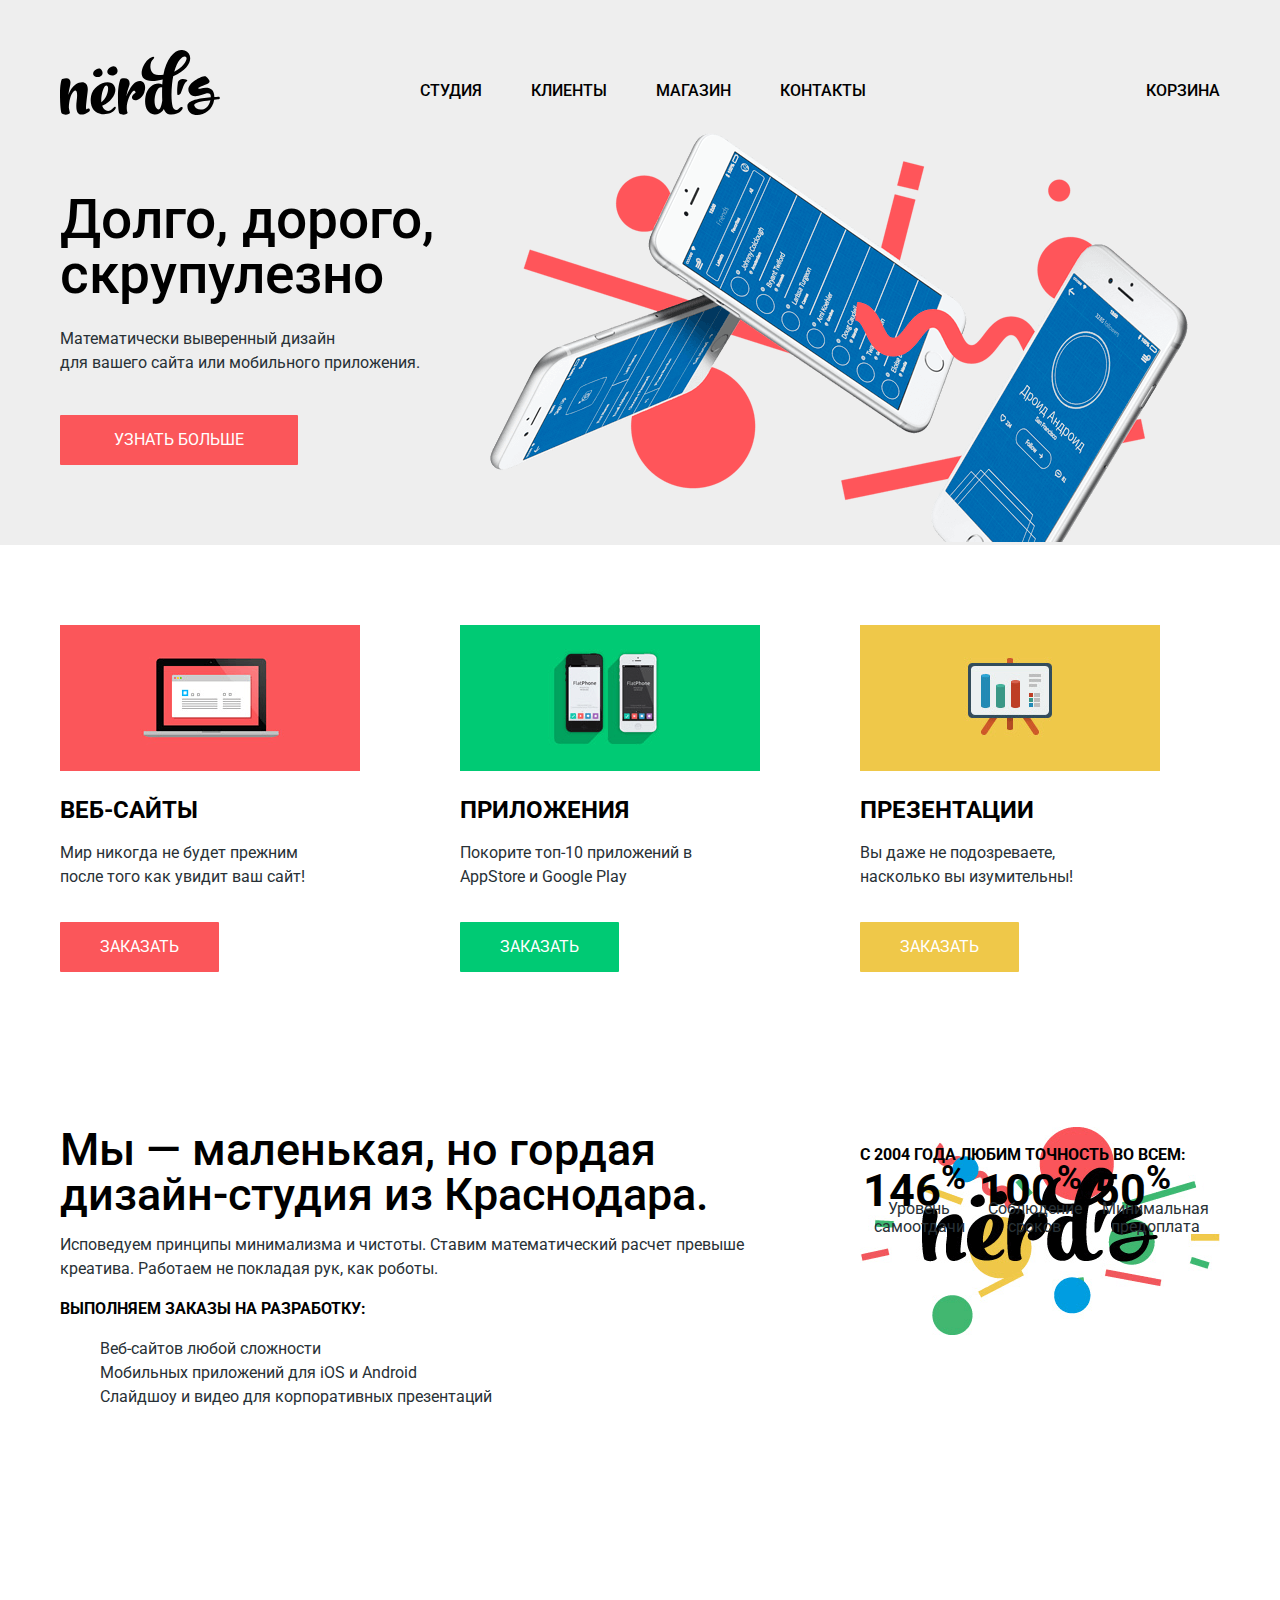
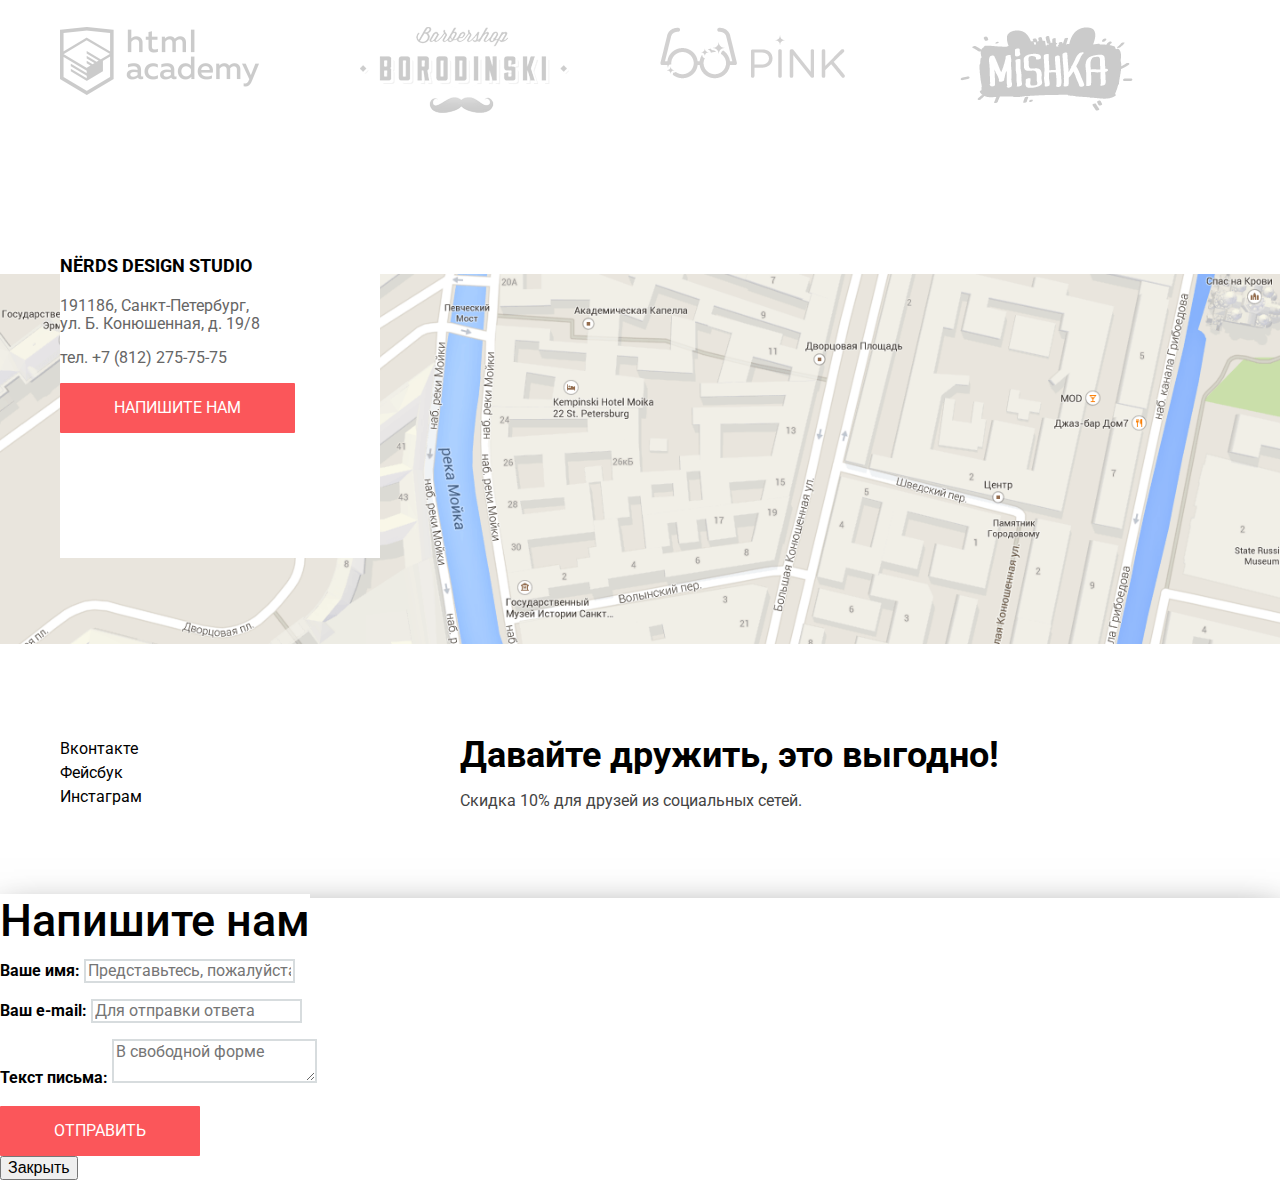
==== index.html @ 1c79da31 "Сделала сетку" ====
<!DOCTYPE html>
<html lang="ru">
  <head>
    <meta charset="utf-8">
    <title>Нёрдс</title>
    <link href="https://fonts.googleapis.com/css?family=Roboto:400,500,700&amp;subset=cyrillic" rel="stylesheet"> 
    <link href="css/normalize.css" rel="stylesheet">
    <link href="css/style.css" rel="stylesheet">
  </head>
  <body>
	<header class="main-header">
		<div class="container">
			<div class="main-header-top">
				<nav class="main-navigation">
					<a class="main-header-logo">
						<img src="img/nerds-logo.svg" alt="Нёрдс" width="160" height="65">
					</a>

					<ul class="site-navigation">
						<li><a href="#">Студия</a></li>
						<li><a href="#">Клиенты</a></li>
						<li><a href="catalog.html">Магазин</a></li>
						<li><a href="#">Контакты</a></li>

					</ul>

					<ul class="user-navigation">
						<li><a class="user-block" href="#">Корзина</a></li>
					</ul>
				</nav>
			</div>
			<div class="main-header-bottom">
				<section class="slider">
					<!--<input type="radio" id="btn-1" name="toggle" checked>
					<input type="radio" id="btn-2" name="toggle">
					<input type="radio" id="btn-3" name="toggle">-->
					<div class="slides">
						<ul>
							<li class="slide slide-1">
								<b class="slide-title">Долго, дорого,
								скрупулезно</b>
								<p>Математически выверенный дизайн<br> 
								для вашего сайта или мобильного приложения.</p>
								<a class="btn" href="#">Узнать больше</a>
							</li>
							<!--<li class="slide slide-2">
								<b class="slide-title">Любим математику
								как никто другой</b>
								<p>Никакого креатива, только математические формулы 
								для расчета идеальных пропорций.</p>
								<a class="btn" href="#">Узнать больше</a>
							</li>
							<!--<li class="slide slide-3">
								<b class="slide-title">Только ночь,
								только хардкор</b>
								<p>Работать днем, как все? Мы против этого.
								Ближе к полуночи работа только начинается.</p>
								<a class="btn" href="#">Узнать больше</a>
							</li>-->
						</ul>
					</div>
					<div class="slider-controls">
						<label for="btn-1"></label>
						<label for="btn-2"></label>
						<label for="btn-3"></label>
					</div>
				</section>
			</div>
		</div>
	</header>
	<main>
		<div class="container">
		<h1 class="main-title visually-hidden">Студия Nerd's</h1>
			<section class="services">
			<h2 class="services-title visually-hidden">Услуги</h2>
				<ul>
					<li class="services-item services-item-red">
						<h3>Веб-сайты</h3> 
						<p>Мир никогда не будет прежним 
						после того как увидит ваш сайт!</p>
						<a class="btn" href="#">Заказать</a>
					</li>
					<li class="services-item services-item-green">
						<h3>Приложения</h3>
						<p>Покорите топ-10 приложений в 
						AppStore и Google Play</p>
						<a class="btn" href="#">Заказать</a>
					</li>
					<li class="services-item services-item-yellow">
						<h3>Презентации</h3>
						<p>Вы даже не подозреваете, 
						насколько вы изумительны!</p>
						<a class="btn" href="#">Заказать</a>
					</li>
				</ul>
			</section>
			<section class="about-company">
			<h2 class="about-company-title visually-hidden">О компании</h2>
				<div class="about-company-left">
					<b class="lead">Мы — маленькая, но гордая
					дизайн-студия из Краснодара.</b>
					<p class="slogan">Исповедуем принципы минимализма и чистоты. Ставим математический расчет
					превыше креатива. Работаем не покладая рук, как роботы.</p>
					<p class="orders-title">Выполняем заказы на разработку:</p>
					<ul class="orders">
						<li class="orders-item">Веб-сайтов любой сложности</li>
						<li class="orders-item">Мобильных приложений для iOS и Android</li>
						<li class="orders-item">Слайдшоу и видео для корпоративных презентаций</li>
					</ul>
				</div>
				<div class="about-company-right">
					<p class="features-title">C 2004 года Любим точность во всем:</p>
					<table class="features">
						<tr>
							<td>146<sup>%</sup></td>
							<td>100<sup>%</sup></td>
							<td>50<sup>%</sup></td>
						</tr>
						<tr>
							<th>Уровень самоотдачи</th>
							<th>Соблюдение сроков</th>
							<th>Минимальная предоплата</th>
						</tr>
					</table>
				</div>
			</section>
			<section class="partners">
			<h2 class="partners-title visually-hidden">Партнеры</h2>
				<ul>
					<li class="partners-item">
						<a href="https://htmlacademy.ru/intensive/htmlcss">
							<img src="img/logo-1.png" alt="HtmlAcademy" width="199" height="68"> 
						</a>
					</li>
					<li class="partners-item">
						<a href="#">
							<img src="img/logo-2.png" alt="Барбершоп Бородинский" width="209" height="90">
						</a>
					</li>
					<li class="partners-item">
						<a href="#">
							<img src="img/logo-3.png" alt="Pink" width="185" height="52">
						</a>
					</li>
					<li class="partners-item">
						<a href="#">
							<img src="img/logo-4.png" alt="Mishka" width="173" height="84">
						</a>
					</li> 
				</ul>
			</section>
		</div>
	</main>
	<div class="map"> 
		<div class="container"> 
			<section class="contacts"> 
			<h2 class="contacts-title visually-hidden">Контакты</h2>
				<b class="contacts-card-title">NЁRDS DESIGN STUDIO</b> 
				<p>191186, Санкт-Петербург, <br>
				ул. Б. Конюшенная, д. 19/8 </p>
				<p>тел. +7 (812) 275-75-75</p> 
				<a href="feedback.html" class="btn">Напишите нам</a>
			</section>
		</div>
	</div>
	<footer class="main-footer">
			<section class="footer-social container">
				<div class="footer-social-left">
					<ul>
						<li><a class="social-button" href="#">Вконтакте</a></li> 
						<li><a class="social-button" href="#">Фейсбук</a></li> 
						<li><a class="social-button" href="#">Инстаграм</a></li> 
					</ul>
				</div>
				<div class="footer-social-right">
					<b class="appeal">Давайте дружить, это выгодно!</b>
					<p>Скидка 10% для друзей из социальных сетей.</p>
				</div>
			</section>
	</footer>
	<section class="modal-feedback">
	<h2 class="modal-feedback-title visually-hidden">Обратная связь</h2>
		<b class="feedback-form-title">Напишите нам</b> 
		<form class="feedback-form" action="#" method="post">
			<p><label>Ваше имя:
				<input type="text" name="name" value="" placeholder="Представьтесь, пожалуйста">
			</label></p>
			<p><label>Ваш e-mail:
				<input type="email" name="email" value="" placeholder="Для отправки ответа">
			</label></p>
			<p><label>Текст письма:
				<textarea name="message" rows="#" cols="#" placeholder="В свободной форме"></textarea>
			</label></p>
			<button class="btn" type="submit">Отправить</button>
		</form> 
		<button class="modal-close" type="button">Закрыть</button>
	</section>
  </body>
</html>
---- css/style.css ----
html, body {
	min-width: 1160px;
	min-height: 2476px;
	margin: 0;
	padding: 0;

	font-family: Roboto, Arial, sans-serif;
	font-weight: 400;
	font-size: 16px;
	line-height: 24px;
	color: #283136;

	background-color: #ffffff;
}

.container {
	width: 1160px;
	margin: 0 auto;
	padding: 0 10px;
}

.visually-hidden {
  position: absolute;
  width: 1px;
  height: 1px;
  margin: -1px;
  border: 0;
  padding: 0;
  clip: rect(0 0 0 0);
  overflow: hidden;
}

a {
	text-decoration: none;
}

.btn {
	display: inline-block;
	padding: 16px 54px;

	font: inherit;
	font-size: 16px;
	line-height: 18px;
	text-align: center;
    color: #ffffff;
    vertical-align: top;
    text-transform: uppercase;

    background-color: #fb565a;
    border: none;
	border-radius: 1px;
}

.btn:hover {
	background-color: #e74246;
}

.btn:active {
	color: rgba(255,255,255,0.3);

	background-color: #d7373b; 
}

.main-header {
	margin-bottom: 80px;

	background-color: #eeeeee;
}

.inner-page .main-header {
	margin-bottom: 57px;
}

.main-navigation {
	display: flex;
	align-items: flex-end;

	min-height: 115px; /*для сетки*/

	font-size: 16px;
	line-height: 30px;
	font-weight: 500;
	color: #000000;
	text-transform: uppercase;
}

.main-header-logo {
	width: 160px;
	height: 65px;
	margin-right: 200px;
}

.main-header-logo:hover {
	opacity: 0.8;
}

.main-header-logo:active {
	opacity: 0.3;
}

.site-navigation,
.user-navigation {
	list-style: none;
}

.site-navigation a,
.user-navigation a {
	color: #000000;
}

.site-navigation a:hover,
.user-navigation a:hover {
	color: #fb565a;
}

.site-navigation a:active,
.user-navigation a:active {
	color: #000000;
	opacity: 0.3;
}

.site-navigation {
	display: flex;
	align-items: center;

	width: 600px;
	min-height: 48px; /*для сетки*/ 
	margin: 0;
	margin-right: 40px;
	padding: 0;

	list-style: none;
}

.site-navigation a{
	margin-right: 49px;
}

.user-navigation {
	display: flex;
	justify-content: flex-end;
	align-items: center;

	width: 160px;
	min-height: 48px; /*для сетки*/
	margin: 0;
	padding: 0;

	list-style: none;
}

.main-header-bottom {
	min-height: 430px; /*для сетки*/
}

.slides ul {
	margin: 0;
	padding: 0;

	list-style: none;
}

.slide {
	padding-top: 77px;
	padding-bottom: 77px;

	background-repeat: no-repeat;
}

.slide-1 {
	background-image: url("../img/slide1.png");
	background-position: 430px 18px;	
}

.slide-2 {
	background-image: url("../img/slide2.png");
	background-position: 500px top;	
}

.slide-3 {
	background-image: url("../img/slide3.png");
	background-position: 400px 19px;
} 

.slide-title {
	display: block;
	max-width: 560px;
	margin-bottom: 25px;

	font-size: 55px;
	line-height: 55px;
	font-weight: 500;
	color: #000000;
}

.slide-3 .slide-title {
	max-width: 500px;
}

.slide p {
	max-width: 500px;
	margin-bottom: 40px;
}

.inner-page .main-header-bottom {
	min-height: 240px; /*для сетки*/
}

.inner-page .main-title {
	margin: 0;
	padding: 0;
	padding-top: 76px;
	padding-bottom: 103px;

	font-size: 55px;
	line-height: 55px;
	font-weight: 500;
	color: #000000;

	text-align: center;
}

.services ul {
	display: flex;
	justify-content: space-between;

	width: 1100px; 
	margin: 0;
	margin-bottom: 155px;
	padding: 0;

	list-style: none;
}

.services-item {
	width: 300px;
	min-height: 347px; /*для сетки*/

	background-repeat: no-repeat;
	background-position: left top;
}

.services-item-red {
	background-image: url("../img/illustration-1.png");
}

.services-item-green {
	background-image: url("../img/illustration-2.png");
}

.services-item-yellow {
	background-image: url("../img/illustration-3.png");
} 

.services-item h3 {
	margin: 0;
	padding: 0;
	padding-top: 170px;

	font-size: 24px;
	line-height: 30px;
	font-weight: 700;
	text-transform: uppercase;
	color: #000000;
}

.services-item p {
	max-width: 260px;
	margin-bottom: 33px;
}

.services-item .btn {
	padding: 16px 40px;
}

.services-item-green .btn {
	background-color: #00ca74;
}

.services-item-yellow .btn {
	background-color: #efc849;
}

.services-item-green .btn:hover {
	background-color: #00bc6c;
}

.services-item-yellow .btn:hover {
	background-color: #eab534;
}

.services-item-green .btn:active {
	color: rgba(255,255,255,0.3);
	background-color: #00aa62; 
}

.services-item-yellow .btn:active {
	color: rgba(255,255,255,0.3);

	background-color: #e5a722; 
}

.about-company {
	display: flex;

	margin-bottom: 123px;
}

.about-company-left {
	width: 760px;
	min-height: 377px; /*для сетки*/
	margin-right: 40px;
}

.about-company .lead {
	font-weight: 500;
	font-size: 45px;
	line-height: 45px;
	color: #000000;
}

.orders-title,
.features-title {
	font-weight: 700;
	font-size: 16px;
	line-height: 24px;
	color: #000000;
	text-transform: uppercase;
}

.orders {
	list-style: none
}

.about-company-right {
	width: 360px;
	min-height: 377px; /*для сетки*/
}

.about-company th {
	font-weight: 400;
	font-size: 16px;
	line-height: 18px;
	color: #283136;
}

.about-company td {
	font-weight: 700;
	font-size: 45px;
	line-height: 10.06px;
	color: #000000;
}

.about-company-right {
	background-image: url("../img/nerds-illustration.png");
	background-repeat: no-repeat;
} 

.partners ul {
	display: flex;
	justify-content: space-between;

	margin: 0;
	margin-bottom: 127px;
	padding: 0;

	list-style: none;
}

.partners-item {
	width: 260px;
	min-height: 90px; /*для сетки*/
}

.partners-item a {
	opacity: 0.2;
} 

.partners-item a:hover {
	opacity: 1;
}

.partners-item a:active {
	opacity: 0.1;
}

.catalog-content {
	display: flex;
}

.catalog-content-left {
	flex-basis: 300px;
	margin-right: 100px;
	min-height: 780px; /*для сетки*/
}

.catalog-filters fieldset {
	border: none;
}

.price-filter legend {
	font-weight: 700;
	font-size: 18px;
	line-height: 30px;
	color: #000000;
	text-transform: uppercase;
	letter-spacing: 0.01em;
}

.grid-filter legend,
.features-filter legend {
	font-weight: 700;
	font-size: 18px;
	line-height: 30px;
	color: #000000;
	text-transform: uppercase;
}

.grid-filter label,
.features-filter label {
	font-weight: 400;
	font-size: 16px;
	line-height: 20px;
	color: #283136;
}

.catalog-filters .btn {
	color: #000000;

	background-color: #eeeeee;
	padding: 16px 88px;
}

.catalog-filters .btn:hover {
	background-color: #dfdfdf;
}

.catalog-filters .btn:active {
	color: rgba(0,0,0,0.3);

	background-color: #d5d5d5;
	box-shadow: inset 0 3px 0 0 rgba(0,1,1,0.1);
}

.catalog-content-right {
	flex-basis: 760px;
}

.catalog-sorting {
	display: flex;
	min-height: 21px; /*для сетки*/
	margin-bottom: 92px;
}

.sorting-title {
	width: 160px;

	font-weight: 700;
	font-size: 18px;
	line-height: 18px;
	color: #000000;
	text-transform: uppercase;
}

.sorting-type {
	display: flex;
	justify-content: space-between;
	width: 272px;
	margin: 0;
	padding: 0;

	list-style: none;
}

.sorting-type a {
	font-weight: 400;
	font-size: 14px;
	line-height: 18px;
	color: rgba(0,0,0,0.3);
	text-transform: uppercase;
}

.sorting-type a:hover {
	font-weight: 400;
	font-size: 14px;
	line-height: 18px;
	color: rgba(0,0,0,0.6);
	text-transform: uppercase;
}

.sorting-type a.active,
.sorting-type a:active {
	font-weight: 400;
	font-size: 14px;
	line-height: 18px;
	color: rgba(0,0,0,1);
	text-transform: uppercase;
}

.pointers {
	display: flex;
	width: 40px;
	margin: 0;
	padding: 0;

	list-style: none;
}

.projects ul {
	display: flex;
	flex-wrap: wrap;
	margin: 0;
	margin-bottom: 53px;
	padding: 0; 

	list-style: none;
}

.projects-item {
	flex-basis: 360px;
	margin-bottom: 67px;
	margin-right: 39px;
}

.projects-item:nth-child(2n) {
	margin-right: 0;
}

.projects-item:nth-last-child(1),
.projects-item:nth-last-child(2) {
	margin-bottom: 0;
}

.cart-block {
	position: relative;
}

.cart-block::before {
	content: "";
	position: absolute;

	width: 360px;
	height: 40px;

	background-image: url("../img/browser.svg");
	opacity: 0.12;
	top: -40px;
}

.cart-block:hover::before {
	opacity: 1;
}

.hover-block {
	display: none;
	position: absolute;
	bottom: 7px;
	width: 360px;
	min-height: 230px;

	text-align: center;
	background-color: #eeeeee;
}

.cart-block:hover .hover-block{
	display: block;
}

.project-title {
	font-weight: 700;
	font-size: 18px;
	line-height: 30px;
	color: #000000;
	text-transform: uppercase;
}

.hover-block h3 {
	margin: 0;
	margin-top: 32px;
	margin-bottom: 21px;
	padding: 0;
}

.hover-block p {
	max-width: 240px;
	margin: 0 auto;
	margin-bottom: 30px;
}

.project-title:hover {
	color: #fb565a;
}

.project-title:active {
	color: rgba(0,0,0,0.3); 
}

.hover-block p {
	font-weight: 400;
	font-size: 16px;
	line-height: 18px;
	color: #666666;
}

.hover-block .btn {
	padding: 16px 60px;
}

.hover-block .btn:active {
	color: #ffffff;
}

.page-numbers ul {
	display: flex;
	min-height: 50px; /*для сетки*/
	margin: 0;
	margin-bottom: 60px;
	padding: 0;

	list-style: none;
}

.page-number-item{
	font-weight: 500;
	font-size: 16px;
	line-height: 18px;
	color: #000000;
	text-align: center;

	background-color: #eeeeee;
}

.page-number-item:hover {
	background-color: #dfdfdf;
}

.page-number-item:active {
	color: rgba(0,0,0,0.3);

	background-color: #d5d5d5;
	box-shadow: inset 0 3px 0 0 rgba(0,1,1,0.1)
}

.active-page {
	background-color: #ffffff;
	outline: 3px solid #dbdbdb;
}

.map {
	min-height: 416px; 
	background-image: url("../img/map.png");
	background-repeat: no-repeat;
	background-position: center center;
	background-size: 100%;
}

.contacts {
	width: 320px;
	min-height: 307px; /*для сетки*/
	background-color: #ffffff;
}

.contacts-card-title {
	font-weight: 700;
	font-size: 18px;
	line-height: 30px;
	color: #000000;
	text-transform: uppercase;
}

.contacts p {
	font-weight: 400;
	font-size: 16px;
	line-height: 18px;
	color: #666666;
}

.main-footer {
	min-height: 217px; /*для сетки*/
}

.footer-social {
	display: flex;

	padding: 70px 0;
}

.footer-social-left {
	width: 360px;
	min-height: 80px; /*для сетки*/
	margin-right: 40px;
}

.footer-social-left ul {
	margin: 0;
	padding: 0;

	list-style: none;
}

.footer-social-left a {
	color: #000000; 
}

.appeal {
	font-weight: 700;
	font-size: 36px;
	line-height: 36px;
	color: #000000;
} 

.footer-social-right {
	width: 660px;
	min-height: 80px; /*для сетки*/
}

.footer-social-right p {
	font-weight: 400;
	font-size: 16px;
	line-height: 22px;
	color: #444444;
}

.modal-feedback {
	background-color: #ffffff;
	box-shadow: 0 20px 40px rgba(0,1,1,0.75);
}

.feedback-form-title {
	font-weight: 500;
	font-size: 45px;
	line-height: 45px;
	color: #000000;

	background-color: #ffffff; 
}

.feedback-form label {
	font-weight: 700;
	font-size: 16px;
	line-height: 18px;
	color: #000000;
}

.feedback-form input,
.feedback-form textarea {
	font: inherit;

	font-weight: 400;
	font-size: 16px;
	line-height: 18px;
	color: rgba(68,68,68,0.5);

	border: 2px solid #d7dcde;
}

.feedback-form input:hover,
.feedback-form textarea:hover {
	border: 2px solid #b4b9bb;
}

.feedback-form input:focus,
.feedback-form textarea:focus {
	color: rgb(68,68,68);

	border: 2px solid #000000;
}

.feedback-form input:invalid,
.feedback-form textarea:invalid {
	color: #e74246;

	border: 2px solid #e74246;
}
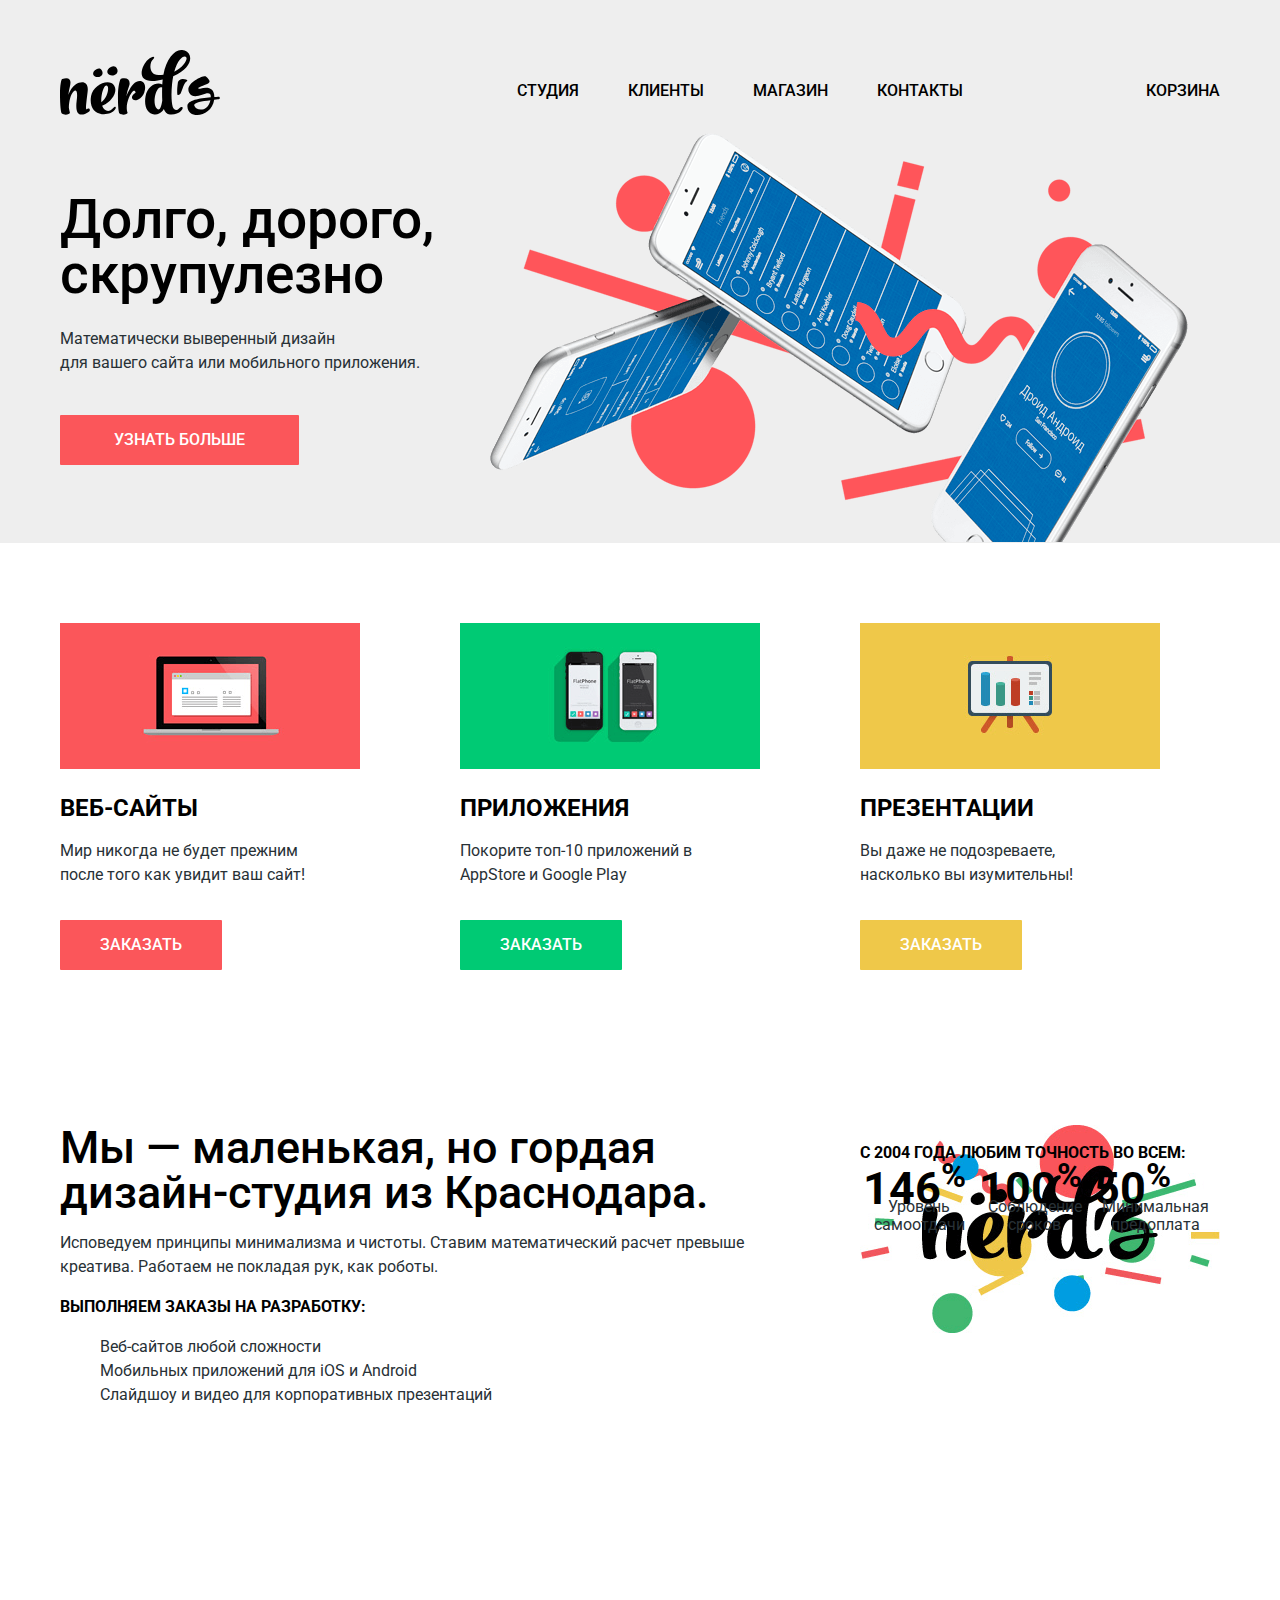
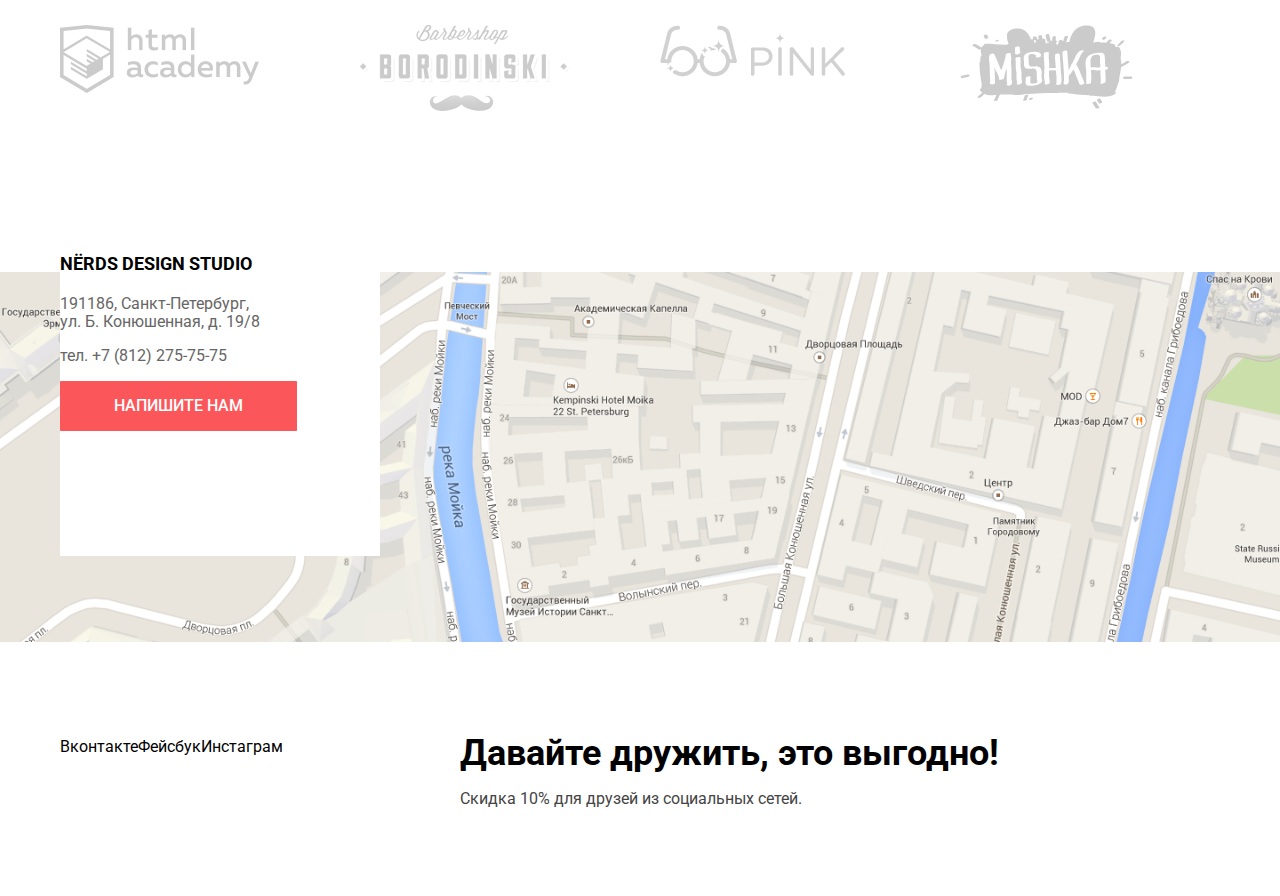
==== commit 495725ea: "Исправила сетку" ====
--- a/index.html
+++ b/index.html
@@ -10,7 +10,6 @@
   <body>
 	<header class="main-header">
 		<div class="container">
-			<div class="main-header-top">
 				<nav class="main-navigation">
 					<a class="main-header-logo">
 						<img src="img/nerds-logo.svg" alt="Нёрдс" width="160" height="65">
@@ -28,8 +27,6 @@
 						<li><a class="user-block" href="#">Корзина</a></li>
 					</ul>
 				</nav>
-			</div>
-			<div class="main-header-bottom">
 				<section class="slider">
 					<!--<input type="radio" id="btn-1" name="toggle" checked>
 					<input type="radio" id="btn-2" name="toggle">
@@ -65,7 +62,6 @@
 						<label for="btn-3"></label>
 					</div>
 				</section>
-			</div>
 		</div>
 	</header>
 	<main>
--- a/css/style.css
+++ b/css/style.css
@@ -16,7 +16,7 @@
 .container {
 	width: 1160px;
 	margin: 0 auto;
-	padding: 0 10px;
+	padding: 0 20px;
 }
 
 .visually-hidden {
@@ -39,6 +39,7 @@
 	padding: 16px 54px;
 
 	font: inherit;
+	font-weight: 500;
 	font-size: 16px;
 	line-height: 18px;
 	text-align: center;
@@ -65,6 +66,7 @@
 	margin-bottom: 80px;
 
 	background-color: #eeeeee;
+	border-bottom: 1px solid transparent;
 }
 
 .inner-page .main-header {
@@ -74,7 +76,7 @@
 .main-navigation {
 	display: flex;
 	align-items: flex-end;
-
+	justify-content: space-between;
 	min-height: 115px; /*для сетки*/
 
 	font-size: 16px;
@@ -123,10 +125,8 @@
 	display: flex;
 	align-items: center;
 
-	width: 600px;
 	min-height: 48px; /*для сетки*/ 
 	margin: 0;
-	margin-right: 40px;
 	padding: 0;
 
 	list-style: none;
@@ -136,21 +136,21 @@
 	margin-right: 49px;
 }
 
+.site-navigation li:last-child a {
+	margin-right: 0;
+}
+
 .user-navigation {
 	display: flex;
 	justify-content: flex-end;
+	flex-basis: 160px;
 	align-items: center;
 
-	width: 160px;
 	min-height: 48px; /*для сетки*/
 	margin: 0;
 	padding: 0;
 
 	list-style: none;
-}
-
-.main-header-bottom {
-	min-height: 430px; /*для сетки*/
 }
 
 .slides ul {
@@ -202,15 +202,11 @@
 	margin-bottom: 40px;
 }
 
-.inner-page .main-header-bottom {
-	min-height: 240px; /*для сетки*/
-}
-
 .inner-page .main-title {
 	margin: 0;
 	padding: 0;
-	padding-top: 76px;
-	padding-bottom: 103px;
+	margin-top: 76px;
+	margin-bottom: 107px;
 
 	font-size: 55px;
 	line-height: 55px;
@@ -254,8 +250,8 @@
 
 .services-item h3 {
 	margin: 0;
-	padding: 0;
-	padding-top: 170px;
+	margin-top: 170px;
+	padding: 0;
 
 	font-size: 24px;
 	line-height: 30px;
@@ -359,7 +355,6 @@
 .partners ul {
 	display: flex;
 	justify-content: space-between;
-
 	margin: 0;
 	margin-bottom: 127px;
 	padding: 0;
@@ -396,6 +391,8 @@
 
 .catalog-filters fieldset {
 	border: none;
+	margin: 0;
+	padding: 0;
 }
 
 .price-filter legend {
@@ -454,6 +451,7 @@
 
 .sorting-title {
 	width: 160px;
+	margin-right: 240px;
 
 	font-weight: 700;
 	font-size: 18px;
@@ -499,18 +497,21 @@
 
 .pointers {
 	display: flex;
+	justify-content: space-between;
 	width: 40px;
 	margin: 0;
-	padding: 0;
-
-	list-style: none;
-}
-
-.projects ul {
+	margin-left: auto;
+	padding: 0;
+
+	list-style: none;
+}
+
+.projects .projects-list {
 	display: flex;
 	flex-wrap: wrap;
-	margin: 0;
-	margin-bottom: 53px;
+	justify-content: space-between;
+	margin: 0;
+	margin-bottom: 60px;
 	padding: 0; 
 
 	list-style: none;
@@ -518,13 +519,9 @@
 
 .projects-item {
 	flex-basis: 360px;
-	margin-bottom: 67px;
-	margin-right: 39px;
-}
-
-.projects-item:nth-child(2n) {
-	margin-right: 0;
-}
+	margin-bottom: 73px;
+}
+
 
 .projects-item:nth-last-child(1),
 .projects-item:nth-last-child(2) {
@@ -535,6 +532,10 @@
 	position: relative;
 }
 
+.cart-block img {
+	display: block;
+}
+
 .cart-block::before {
 	content: "";
 	position: absolute;
@@ -554,7 +555,7 @@
 .hover-block {
 	display: none;
 	position: absolute;
-	bottom: 7px;
+	bottom: 0;
 	width: 360px;
 	min-height: 230px;
 
@@ -610,7 +611,7 @@
 	color: #ffffff;
 }
 
-.page-numbers ul {
+.page-numbers .page-numbers-list {
 	display: flex;
 	min-height: 50px; /*для сетки*/
 	margin: 0;
@@ -648,10 +649,11 @@
 
 .map {
 	min-height: 416px; 
+
 	background-image: url("../img/map.png");
 	background-repeat: no-repeat;
 	background-position: center center;
-	background-size: 100%;
+	background-size: contain;
 }
 
 .contacts {
@@ -681,7 +683,6 @@
 
 .footer-social {
 	display: flex;
-
 	padding: 70px 0;
 }
 
@@ -694,6 +695,7 @@
 .footer-social-left ul {
 	margin: 0;
 	padding: 0;
+	display: flex;
 
 	list-style: none;
 }
@@ -722,6 +724,7 @@
 }
 
 .modal-feedback {
+	display: none;
 	background-color: #ffffff;
 	box-shadow: 0 20px 40px rgba(0,1,1,0.75);
 }
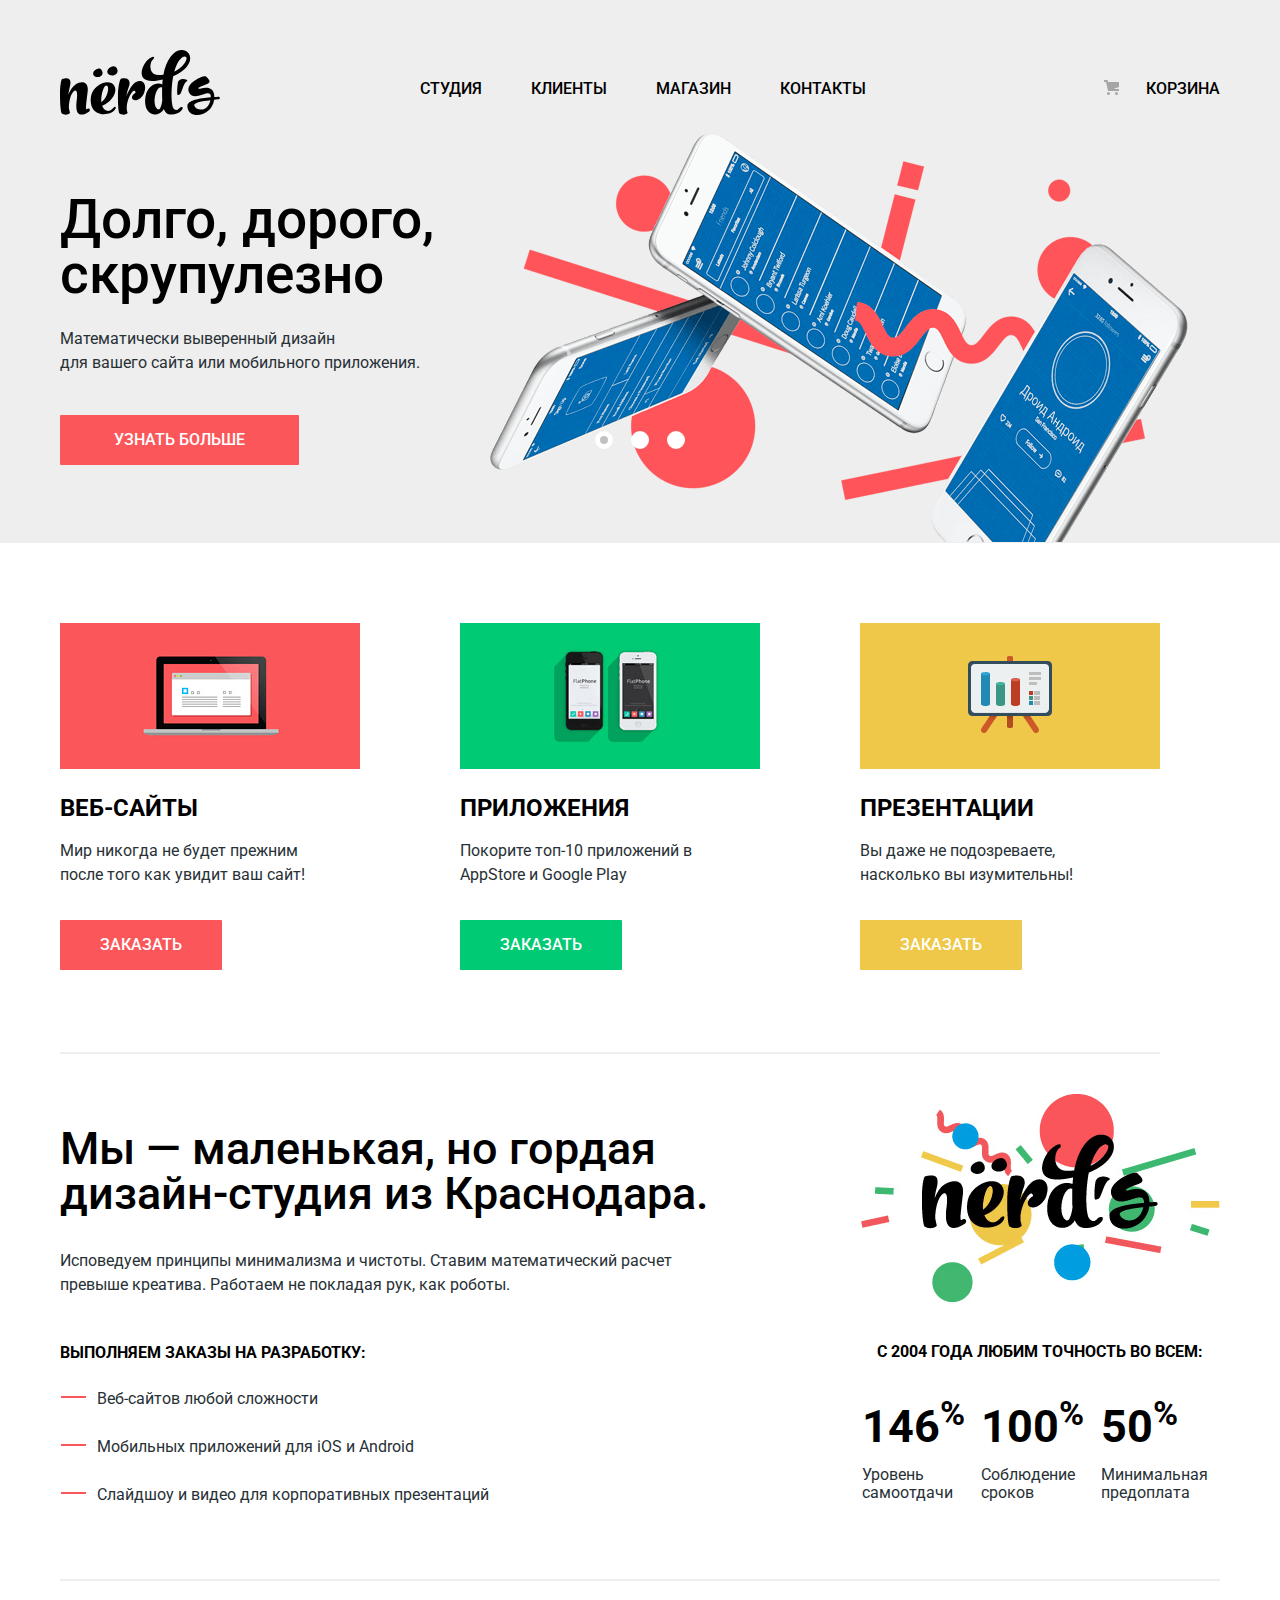
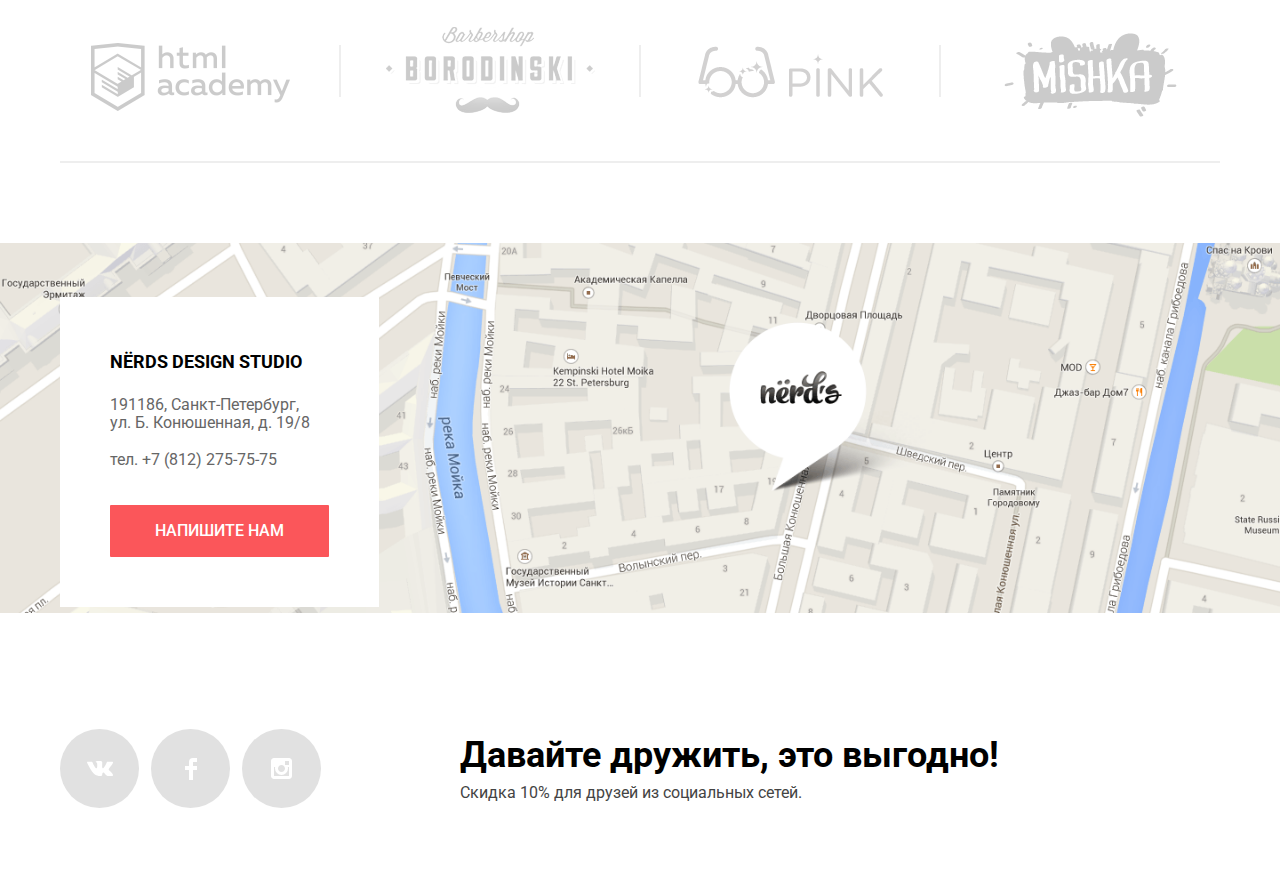
==== commit ec283d21: "Почти все дооформила" ====
--- a/index.html
+++ b/index.html
@@ -24,13 +24,21 @@
 					</ul>
 
 					<ul class="user-navigation">
-						<li><a class="user-block" href="#">Корзина</a></li>
+						<li><a class="basket-link" href="#">Корзина</a></li>
 					</ul>
 				</nav>
 				<section class="slider">
-					<!--<input type="radio" id="btn-1" name="toggle" checked>
+					<input type="radio" id="btn-1" name="toggle" checked>
 					<input type="radio" id="btn-2" name="toggle">
-					<input type="radio" id="btn-3" name="toggle">-->
+					<input type="radio" id="btn-3" name="toggle">
+					<div class="slider-controls">
+						<label for="btn-1"></label> 
+						<label for="btn-2"></label>
+						<label for="btn-3"></label>
+						<i class="active"></i>
+						<i></i>
+						<i></i>
+					</div>
 					<div class="slides">
 						<ul>
 							<li class="slide slide-1">
@@ -40,26 +48,21 @@
 								для вашего сайта или мобильного приложения.</p>
 								<a class="btn" href="#">Узнать больше</a>
 							</li>
-							<!--<li class="slide slide-2">
+							<li class="slide slide-2">
 								<b class="slide-title">Любим математику
 								как никто другой</b>
 								<p>Никакого креатива, только математические формулы 
 								для расчета идеальных пропорций.</p>
 								<a class="btn" href="#">Узнать больше</a>
 							</li>
-							<!--<li class="slide slide-3">
+							<li class="slide slide-3">
 								<b class="slide-title">Только ночь,
 								только хардкор</b>
 								<p>Работать днем, как все? Мы против этого.
 								Ближе к полуночи работа только начинается.</p>
 								<a class="btn" href="#">Узнать больше</a>
-							</li>-->
+							</li>
 						</ul>
-					</div>
-					<div class="slider-controls">
-						<label for="btn-1"></label>
-						<label for="btn-2"></label>
-						<label for="btn-3"></label>
 					</div>
 				</section>
 		</div>
@@ -123,22 +126,22 @@
 			<section class="partners">
 			<h2 class="partners-title visually-hidden">Партнеры</h2>
 				<ul>
-					<li class="partners-item">
+					<li class="partners-item htmlacademy-partner">
 						<a href="https://htmlacademy.ru/intensive/htmlcss">
 							<img src="img/logo-1.png" alt="HtmlAcademy" width="199" height="68"> 
 						</a>
 					</li>
-					<li class="partners-item">
+					<li class="partners-item barbershop-partner">
 						<a href="#">
 							<img src="img/logo-2.png" alt="Барбершоп Бородинский" width="209" height="90">
 						</a>
 					</li>
-					<li class="partners-item">
+					<li class="partners-item pink-partner">
 						<a href="#">
 							<img src="img/logo-3.png" alt="Pink" width="185" height="52">
 						</a>
 					</li>
-					<li class="partners-item">
+					<li class="partners-item mishka-partner">
 						<a href="#">
 							<img src="img/logo-4.png" alt="Mishka" width="173" height="84">
 						</a>
@@ -163,9 +166,9 @@
 			<section class="footer-social container">
 				<div class="footer-social-left">
 					<ul>
-						<li><a class="social-button" href="#">Вконтакте</a></li> 
-						<li><a class="social-button" href="#">Фейсбук</a></li> 
-						<li><a class="social-button" href="#">Инстаграм</a></li> 
+						<li><a class="social-button vk-social" href="#"><span class="visually-hidden">Вконтакте</span></a></li> 
+						<li><a class="social-button fb-social" href="#"><span class="visually-hidden">Фейсбук</span></a></li> 
+						<li><a class="social-button insta-social" href="#"><span class="visually-hidden">Инстаграм</span></a></li> 
 					</ul>
 				</div>
 				<div class="footer-social-right">
--- a/css/style.css
+++ b/css/style.css
@@ -19,19 +19,31 @@
 	padding: 0 20px;
 }
 
-.visually-hidden {
+.visually-hidden:not(:focus):not(:active),
+input[type="checkbox"].visually-hidden,
+input[type="radio"].visually-hidden {
   position: absolute;
+
   width: 1px;
   height: 1px;
   margin: -1px;
   border: 0;
   padding: 0;
+
+  white-space: nowrap;
+
+  clip-path: inset(100%);
   clip: rect(0 0 0 0);
   overflow: hidden;
 }
 
 a {
 	text-decoration: none;
+}
+
+img {
+  max-width: 100%;
+  height: auto;
 }
 
 .btn {
@@ -63,6 +75,7 @@
 }
 
 .main-header {
+	border-top: 1px solid transparent;
 	margin-bottom: 80px;
 
 	background-color: #eeeeee;
@@ -77,7 +90,7 @@
 	display: flex;
 	align-items: flex-end;
 	justify-content: space-between;
-	min-height: 115px; /*для сетки*/
+	margin-top: 49px;
 
 	font-size: 16px;
 	line-height: 30px;
@@ -89,7 +102,6 @@
 .main-header-logo {
 	width: 160px;
 	height: 65px;
-	margin-right: 200px;
 }
 
 .main-header-logo:hover {
@@ -100,13 +112,9 @@
 	opacity: 0.3;
 }
 
-.site-navigation,
-.user-navigation {
-	list-style: none;
-}
-
 .site-navigation a,
 .user-navigation a {
+	position: relative;
 	color: #000000;
 }
 
@@ -121,13 +129,26 @@
 	opacity: 0.3;
 }
 
+.site-navigation a.active::after,
+.user-navigation a.active::after {
+	position: absolute;
+	bottom: -12px;
+	left: -2px;
+	content: "";
+	width: 100%;
+	height: 3px;
+
+	background-image: linear-gradient(to right, #fb565a, #fb565a);
+    background-position: 0 0;
+    background-repeat: no-repeat;
+}
+
 .site-navigation {
 	display: flex;
-	align-items: center;
-
-	min-height: 48px; /*для сетки*/ 
-	margin: 0;
-	padding: 0;
+	flex-wrap: wrap;
+	margin: 0;
+	padding: 0;
+	padding: 11px 0;
 
 	list-style: none;
 }
@@ -142,15 +163,89 @@
 
 .user-navigation {
 	display: flex;
-	justify-content: flex-end;
-	flex-basis: 160px;
-	align-items: center;
-
-	min-height: 48px; /*для сетки*/
-	margin: 0;
-	padding: 0;
+	margin: 0;
+	padding: 0;
+	padding-top: 11px;
+	padding-bottom: 11px;
+	padding-left: 38px;
 
 	list-style: none;
+}
+
+.user-navigation .basket-link {
+	display: block;
+	position: relative;
+	padding-left: 42px;
+}
+
+.basket-link::before {
+	content: "";
+
+	position: absolute;
+	top: 6px;
+	left: 0px;
+	width: 15px;
+	height: 15px;
+
+	background-image: url("../img/cart-icon.svg");
+	background-repeat: no-repeat;
+    background-position: 0 0;
+}
+
+.slider {
+	position: relative;
+	width: 1160px;
+}
+
+.slider input[type=radio] {
+	position: absolute;
+	opacity: 0;
+}
+
+.slider-controls {
+	font-size: 0;
+	position: absolute;
+	bottom: 93px;
+	left: 50%;
+	width: 200px;
+	height: 18px;
+	margin-left: -100px;
+	text-align: center;
+	z-index: 100;
+}
+    
+.slider-controls label {
+	display: inline-block;
+	width: 8px;
+	height: 8px;
+	margin: 0 9px;
+	background-color: white;
+	border: 5px solid white;
+	vertical-align: top;
+	border-radius: 50%;
+	cursor:pointer;
+}
+
+#btn-1:checked ~ .slider-controls label[for="btn-1"],
+#btn-2:checked ~ .slider-controls label[for="btn-2"],
+#btn-3:checked ~ .slider-controls label[for="btn-3"] { 
+    background:#c1c1c1;
+}
+
+.slide{
+    display:none;
+}
+
+#btn-1:checked ~ .slides .slide:nth-child(1) { 
+    display: block;
+}
+
+#btn-2:checked ~ .slides .slide:nth-child(2) { 
+    display: block;
+}
+
+#btn-3:checked ~ .slides .slide:nth-child(3) { 
+    display: block;
 }
 
 .slides ul {
@@ -222,15 +317,15 @@
 
 	width: 1100px; 
 	margin: 0;
-	margin-bottom: 155px;
-	padding: 0;
-
+	padding: 0;
+	padding-bottom: 82px;
+
+	border-bottom: 2px solid #eeeeee;
 	list-style: none;
 }
 
 .services-item {
 	width: 300px;
-	min-height: 347px; /*для сетки*/
 
 	background-repeat: no-repeat;
 	background-position: left top;
@@ -298,14 +393,15 @@
 
 .about-company {
 	display: flex;
-
-	margin-bottom: 123px;
+	padding-bottom: 72px;
+
+	border-bottom: 2px solid #eeeeee;
 }
 
 .about-company-left {
 	width: 760px;
-	min-height: 377px; /*для сетки*/
 	margin-right: 40px;
+	margin-top: 72px;
 }
 
 .about-company .lead {
@@ -313,6 +409,13 @@
 	font-size: 45px;
 	line-height: 45px;
 	color: #000000;
+}
+
+.slogan {
+	max-width: 660px;
+	margin: 0;
+	margin-top: 33px;
+	margin-bottom: 44px;
 }
 
 .orders-title,
@@ -325,15 +428,69 @@
 }
 
 .orders {
-	list-style: none
+	margin: 0;
+	margin-top: 22px;
+	padding: 0;
+	padding-left: 37px;
+
+	list-style: none;
+}
+
+.orders-item {
+	position: relative;
+	margin-bottom: 24px;
+}
+
+.orders-item:last-child {
+	margin-bottom: 0;
+}
+
+.orders-item::before {
+	position: absolute;
+	width: 25px;
+	height: 2px;
+	top: 9px;
+	left: -36px;
+	content: "";
+
+    background-image: linear-gradient(to right, #fb565a, #fb565a);
+    background-position: 0 0;
+    background-repeat: no-repeat;
 }
 
 .about-company-right {
+	margin-top: 40px;
 	width: 360px;
-	min-height: 377px; /*для сетки*/
-}
-
+
+	background-image: url("../img/nerds-illustration.png");
+	background-repeat: no-repeat;
+	background-position: 0 0;
+}
+
+.features-title {
+	margin: 0;
+	margin-top: 246px;
+	margin-left: 17px;
+
+}
+
+.about-company table {
+	width: 100%;
+	margin-top: 56px;
+}
+
+.about-company td,
 .about-company th {
+	width: 33.3%;
+	padding: 0;
+
+	text-align: left;
+
+}
+
+.about-company th {
+	padding-top: 32px;
+
 	font-weight: 400;
 	font-size: 16px;
 	line-height: 18px;
@@ -356,20 +513,59 @@
 	display: flex;
 	justify-content: space-between;
 	margin: 0;
-	margin-bottom: 127px;
-	padding: 0;
-
+	padding: 0;
+	padding-top: 46px;
+	padding-bottom: 44px;
+
+	border-bottom: 2px solid #eeeeee;
 	list-style: none;
 }
 
 .partners-item {
+	position: relative;
+	display: flex;
 	width: 260px;
-	min-height: 90px; /*для сетки*/
+}
+
+.partners-item::after {
+	position: absolute;
+	top: 18px;
+	left: 279px;
+	content: "";
+	width: 2px;
+	height: 52px; 
+
+	background-image: linear-gradient(to bottom, #eeeeee, #eeeeee);
+    background-position: 0 0;
+    background-repeat: no-repeat;
+}
+
+.partners-item:last-child::after {
+	content: none;
+}
+
+.partners-item img {
+	display: block;
 }
 
 .partners-item a {
 	opacity: 0.2;
+	margin: auto;
 } 
+
+.htmlacademy-partner a {
+	margin-top: 16px;
+	margin-bottom: 6px;
+}
+
+.mishka-partner a {
+	margin-top: 6px;
+}
+
+.partners-item:first-child a {
+	margin-top: 16px;
+	margin-bottom: 6px;
+}
 
 .partners-item a:hover {
 	opacity: 1;
@@ -386,7 +582,6 @@
 .catalog-content-left {
 	flex-basis: 300px;
 	margin-right: 100px;
-	min-height: 780px; /*для сетки*/
 }
 
 .catalog-filters fieldset {
@@ -396,6 +591,8 @@
 }
 
 .price-filter legend {
+	margin-bottom: 47px;
+
 	font-weight: 700;
 	font-size: 18px;
 	line-height: 30px;
@@ -404,13 +601,131 @@
 	letter-spacing: 0.01em;
 }
 
+.price-filter .range-filter {
+	width: 260px;
+	margin-bottom: 106px;
+}
+
+.range-controls {
+	border-top: 1px solid transparent;
+	position: relative;
+	height: 80px;
+	margin-bottom: 13px;
+	padding: 0 20px;
+	background-color: #eeeeee;
+	border-radius: 5px;
+}
+
+.range-controls .scale {
+	margin-top: 38px;
+	height: 2px;
+	background-color: #d7dcde;
+}
+
+.range-controls .bar {
+	height: 2px;
+	background-color: #00ca74;
+}
+
+.range-controls .toggle {
+	position: absolute;
+	top: 29px;
+	width: 20px;
+	height: 23px;
+
+	background-image: url("../img/filter-button.svg");
+	background-repeat: no-repeat;
+	cursor: pointer;
+}
+
+.range-controls .min-toggle {
+	left: 18px;
+}
+
+.range-controls .max-toggle {
+	left: 160px;
+}
+
+.price-controls {
+	position: relative;
+	text-transform: uppercase;
+}
+
+.price-controls input {
+	width: 60px;
+	padding: 9px 10px;
+	margin-left: 9px;
+
+	font-family: Roboto, Arial, sans-serif;
+	font-weight: 400;
+	font-size: 16px;
+	line-height: 22px;
+	text-align: center;
+	color: #283136;
+
+	border: 0;
+	border-radius: 5px;
+	background-color: #eeeeee;
+}
+
+.price-controls .min-price {
+	position: absolute;
+	left: 0;
+} 
+
+.price-controls .max-price {
+	position: absolute;
+	right: 0;
+}  
+
 .grid-filter legend,
 .features-filter legend {
+	margin: 0;
+	margin-bottom: 12px;
+
 	font-weight: 700;
 	font-size: 18px;
 	line-height: 30px;
 	color: #000000;
 	text-transform: uppercase;
+}
+
+.filters-item {
+	position: relative;
+	margin: 0;
+	padding-top: 1px;
+	margin-bottom: 15px;
+	padding-left: 36px;
+}
+
+.grid-filter .filters-item:last-child {
+	margin-bottom: 44px;
+}
+
+.grid-filter .filters-item::before {
+	position: absolute;
+	left: 0;
+	content: "";
+	width: 25px;
+	height: 25px;
+
+	background-image: url("../img/radio-off.svg");
+	background-repeat: no-repeat;
+	background-position: 0 0;
+	opacity: 0.4;
+}
+
+.features-filter .filters-item::before {
+	position: absolute;
+	left: 0;
+	content: "";
+	width: 23px;
+	height: 23px;
+
+	background-image: url("../img/checkbox-off.svg");
+	background-repeat: no-repeat;
+	background-position: 0 0;
+	opacity: 0.4;
 }
 
 .grid-filter label,
@@ -422,10 +737,11 @@
 }
 
 .catalog-filters .btn {
-	color: #000000;
-
+	margin-top: 33px;
+	padding: 16px 88px;
+
+	color: #000000;
 	background-color: #eeeeee;
-	padding: 16px 88px;
 }
 
 .catalog-filters .btn:hover {
@@ -445,7 +761,6 @@
 
 .catalog-sorting {
 	display: flex;
-	min-height: 21px; /*для сетки*/
 	margin-bottom: 92px;
 }
 
@@ -501,9 +816,44 @@
 	width: 40px;
 	margin: 0;
 	margin-left: auto;
-	padding: 0;
 
 	list-style: none;
+}
+
+.pointer {
+	display: inline-block;
+	width: 0;
+	height: 0;
+}
+
+.pointer-down {
+	border-left: 5px solid transparent;
+	border-right: 5px solid transparent;
+	border-top: 10px solid rgba(0,0,0,0.3);
+}
+
+.pointer-up {
+	border-left: 5px solid transparent;
+	border-right: 5px solid transparent;
+	border-bottom: 10px solid rgba(0,0,0,0.3);
+}
+
+.pointer-down:hover {
+	border-top: 10px solid rgba(0,0,0,0.6);
+}
+
+.pointer-up:hover {
+	border-bottom: 10px solid rgba(0,0,0,0.6);
+}
+
+.pointer-down.active,
+.pointer-down:active {
+	border-top: 10px solid rgba(0,0,0,1);
+}
+
+.pointer-up.active,
+.pointer-up:active {
+	border-bottom: 10px solid rgba(0,0,0,1);
 }
 
 .projects .projects-list {
@@ -511,7 +861,7 @@
 	flex-wrap: wrap;
 	justify-content: space-between;
 	margin: 0;
-	margin-bottom: 60px;
+	margin-bottom: 61px;
 	padding: 0; 
 
 	list-style: none;
@@ -521,7 +871,6 @@
 	flex-basis: 360px;
 	margin-bottom: 73px;
 }
-
 
 .projects-item:nth-last-child(1),
 .projects-item:nth-last-child(2) {
@@ -611,22 +960,28 @@
 	color: #ffffff;
 }
 
-.page-numbers .page-numbers-list {
-	display: flex;
-	min-height: 50px; /*для сетки*/
-	margin: 0;
-	margin-bottom: 60px;
+.page-numbers-list {
+	display: flex;
+	align-items: center;
+	margin: 0;
 	padding: 0;
 
 	list-style: none;
 }
 
-.page-number-item{
+.page-number-item {
+	display: block;
+	height: 18px;
+	min-width: 10px;
+	padding: 15px 20px;
+	margin-right: 11px;
+
 	font-weight: 500;
 	font-size: 16px;
 	line-height: 18px;
 	color: #000000;
 	text-align: center;
+	text-transform: uppercase;
 
 	background-color: #eeeeee;
 }
@@ -643,22 +998,38 @@
 }
 
 .active-page {
+	height: 18px;
+	min-width: 12px;
+	padding: 13px 16px;
+
 	background-color: #ffffff;
-	outline: 3px solid #dbdbdb;
+	border: 3px solid #dbdbdb;
+}
+
+.next-page {
+	padding: 15px 79px;
 }
 
 .map {
+	position: relative;
 	min-height: 416px; 
-
-	background-image: url("../img/map.png");
-	background-repeat: no-repeat;
-	background-position: center center;
-	background-size: contain;
+	margin-top: 80px;
+
+	background-image: url("../img/map-and-marker.png");
+	background-repeat: no-repeat;
+	background-position: top center;
+	background-size: 100%;
+}
+
+.inner-page .map {
+	margin-top: 60px;
 }
 
 .contacts {
-	width: 320px;
-	min-height: 307px; /*для сетки*/
+	position: absolute;
+	top: 54px;
+	padding: 50px;
+
 	background-color: #ffffff;
 }
 
@@ -671,14 +1042,18 @@
 }
 
 .contacts p {
+	margin: 0;
+	margin-top: 19px;
+
 	font-weight: 400;
 	font-size: 16px;
 	line-height: 18px;
 	color: #666666;
 }
 
-.main-footer {
-	min-height: 217px; /*для сетки*/
+.contacts .btn {
+	margin-top: 36px;
+	padding: 17px 45px;
 }
 
 .footer-social {
@@ -688,35 +1063,87 @@
 
 .footer-social-left {
 	width: 360px;
-	min-height: 80px; /*для сетки*/
 	margin-right: 40px;
 }
 
 .footer-social-left ul {
-	margin: 0;
-	padding: 0;
-	display: flex;
+	display: flex;
+	margin: 0;
+	padding: 0;
 
 	list-style: none;
 }
 
-.footer-social-left a {
+.footer-social-left .social-button {
+	display: block;
+	width: 79px;
+	height: 79px;
+	margin-right: 12px;
+
+	border-radius: 50%;
 	color: #000000; 
-}
-
-.appeal {
+	background-color: #e1e1e1;
+}
+
+.footer-social-left .vk-social {
+	background-image: url("../img/vk-icon.svg");
+	background-repeat: no-repeat;
+	background-position: center center;
+}
+
+.footer-social-left .fb-social {
+	background-image: url("../img/fb-icon.svg");
+	background-repeat: no-repeat;
+	background-position: center center;
+}
+
+.footer-social-left .insta-social {
+	background-image: url("../img/insta-icon.svg");
+	background-repeat: no-repeat;
+	background-position: center center;
+}
+
+.footer-social-left .social-button:hover {
+	background-color: #e74246;
+}
+
+.footer-social-left .vk-social:active {
+	background-color: #d7373b;
+	background-image: url("../img/vk-icon-active.svg");
+	background-repeat: no-repeat;
+	background-position: center center;
+}
+
+.footer-social-left .fb-social:active {
+	background-color: #d7373b;
+	background-image: url("../img/fb-icon-active.svg");
+	background-repeat: no-repeat;
+	background-position: center center;
+}
+
+.footer-social-left .insta-social:active {
+	background-color: #d7373b;
+	background-image: url("../img/insta-icon-active.svg");
+	background-repeat: no-repeat;
+	background-position: center center;
+}
+
+.footer-social-right {
+	margin-top: 8px;
+	width: 660px;
+}
+
+.footer-social-right .appeal {
 	font-weight: 700;
 	font-size: 36px;
 	line-height: 36px;
 	color: #000000;
 } 
 
-.footer-social-right {
-	width: 660px;
-	min-height: 80px; /*для сетки*/
-}
-
 .footer-social-right p {
+	margin: 0;
+	margin-top: 8px;
+
 	font-weight: 400;
 	font-size: 16px;
 	line-height: 22px;
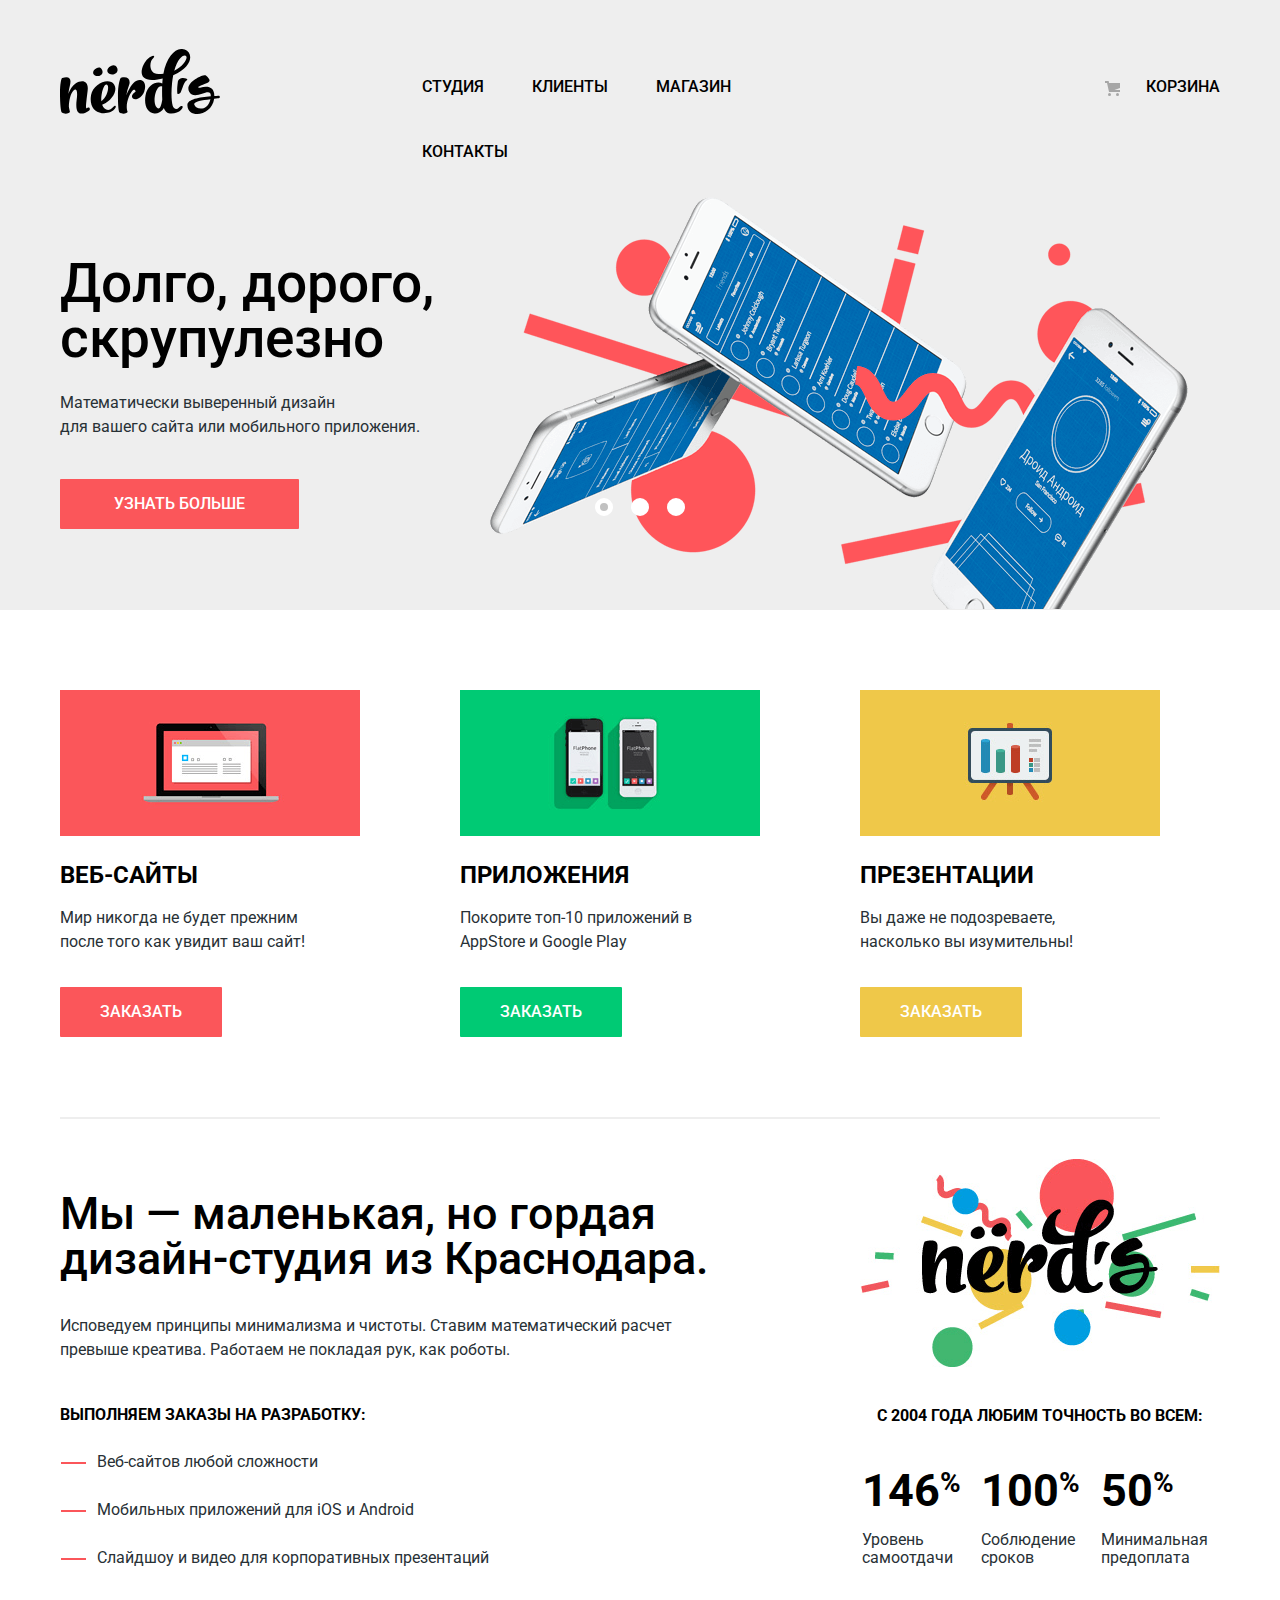
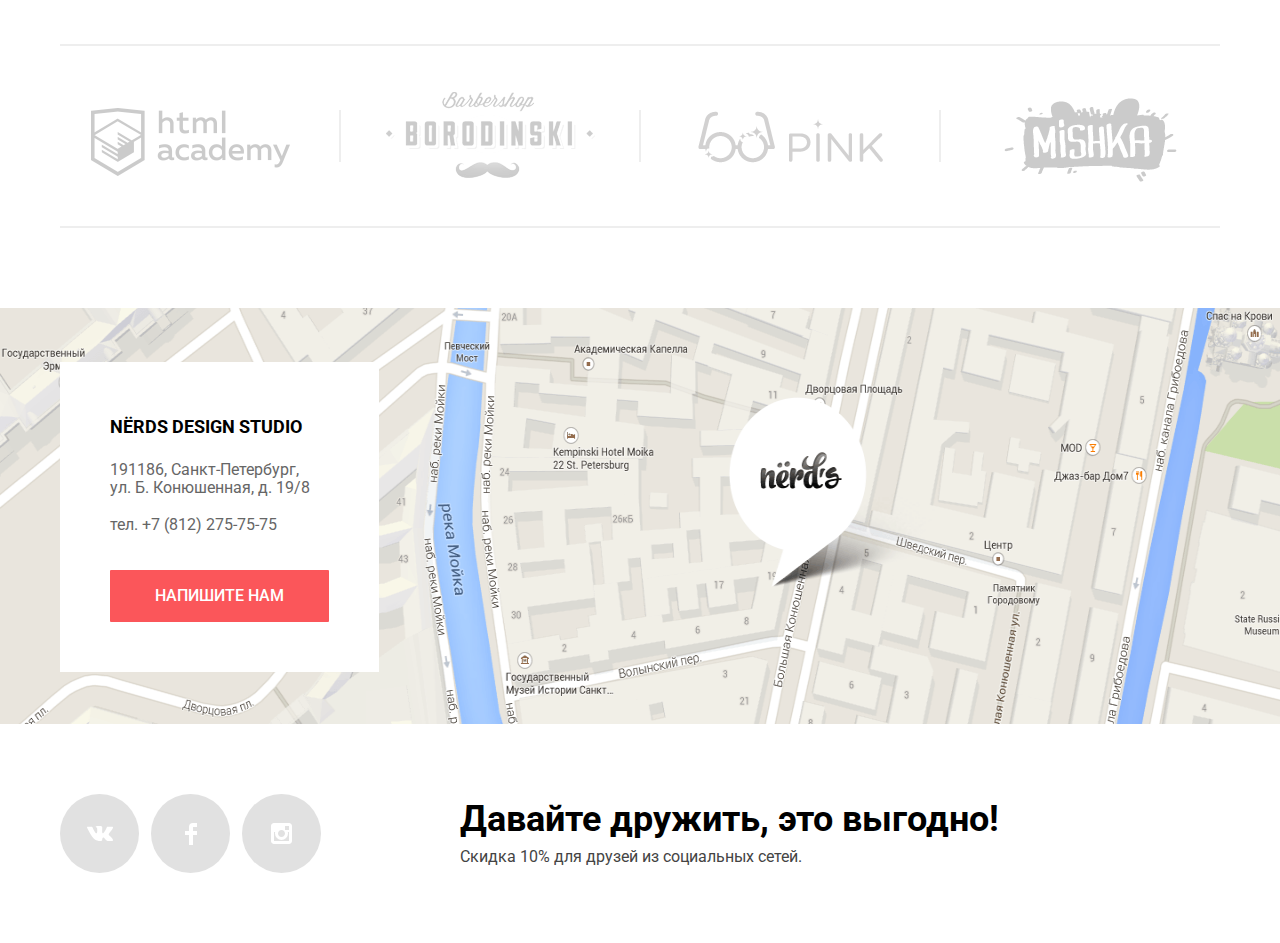
==== commit 0244aa29: "доделала оформление" ====
--- a/index.html
+++ b/index.html
@@ -4,8 +4,8 @@
     <meta charset="utf-8">
     <title>Нёрдс</title>
     <link href="https://fonts.googleapis.com/css?family=Roboto:400,500,700&amp;subset=cyrillic" rel="stylesheet"> 
-    <link href="css/normalize.css" rel="stylesheet">
-    <link href="css/style.css" rel="stylesheet">
+    <link rel="stylesheet" href="css/normalize.css">
+    <link rel="stylesheet" href="css/style.css">
   </head>
   <body>
 	<header class="main-header">
@@ -20,7 +20,6 @@
 						<li><a href="#">Клиенты</a></li>
 						<li><a href="catalog.html">Магазин</a></li>
 						<li><a href="#">Контакты</a></li>
-
 					</ul>
 
 					<ul class="user-navigation">
@@ -35,9 +34,6 @@
 						<label for="btn-1"></label> 
 						<label for="btn-2"></label>
 						<label for="btn-3"></label>
-						<i class="active"></i>
-						<i></i>
-						<i></i>
 					</div>
 					<div class="slides">
 						<ul>
@@ -181,15 +177,17 @@
 	<h2 class="modal-feedback-title visually-hidden">Обратная связь</h2>
 		<b class="feedback-form-title">Напишите нам</b> 
 		<form class="feedback-form" action="#" method="post">
-			<p><label>Ваше имя:
-				<input type="text" name="name" value="" placeholder="Представьтесь, пожалуйста">
-			</label></p>
-			<p><label>Ваш e-mail:
-				<input type="email" name="email" value="" placeholder="Для отправки ответа">
-			</label></p>
-			<p><label>Текст письма:
-				<textarea name="message" rows="#" cols="#" placeholder="В свободной форме"></textarea>
-			</label></p>
+			<div class="customer-information">
+				<p><label for="name-field">Ваше имя:</label>
+					<input type="text" name="name" id="name-field" placeholder="Представьтесь, пожалуйста">
+				</p>
+				<p><label for="email-field">Ваш e-mail:</label>
+					<input type="email" name="email" id="email-field" placeholder="Для отправки ответа">
+				</p>
+			</div>
+			<p><label for="message-field">Текст письма:</label>
+				<textarea name="message" id="message-field" placeholder="В свободной форме"></textarea>
+			</p>
 			<button class="btn" type="submit">Отправить</button>
 		</form> 
 		<button class="modal-close" type="button">Закрыть</button>
--- a/css/style.css
+++ b/css/style.css
@@ -68,6 +68,11 @@
 	background-color: #e74246;
 }
 
+.btn:focus {
+	outline: none;  
+	box-shadow: 0 0 2px 3px #85cbe9; 
+}
+
 .btn:active {
 	color: rgba(255,255,255,0.3);
 
@@ -76,9 +81,11 @@
 
 .main-header {
 	border-top: 1px solid transparent;
+	padding-top: 48px;
 	margin-bottom: 80px;
 
 	background-color: #eeeeee;
+	background-size: 100%;
 	border-bottom: 1px solid transparent;
 }
 
@@ -88,9 +95,7 @@
 
 .main-navigation {
 	display: flex;
-	align-items: flex-end;
-	justify-content: space-between;
-	margin-top: 49px;
+	align-items: flex-start;
 
 	font-size: 16px;
 	line-height: 30px;
@@ -99,9 +104,15 @@
 	text-transform: uppercase;
 }
 
+.main-navigation a:focus {
+	outline: none;  
+	box-shadow: 0 6px 2px -3px #85cbe9;
+}
+
 .main-header-logo {
 	width: 160px;
 	height: 65px;
+	margin-right: 178px;
 }
 
 .main-header-logo:hover {
@@ -114,8 +125,15 @@
 
 .site-navigation a,
 .user-navigation a {
+	display: block;
 	position: relative;
 	color: #000000;
+	padding-top: 23px;
+	padding-bottom: 12px;
+}
+
+.site-navigation li {
+	padding: 0 24px;
 }
 
 .site-navigation a:hover,
@@ -132,11 +150,11 @@
 .site-navigation a.active::after,
 .user-navigation a.active::after {
 	position: absolute;
-	bottom: -12px;
-	left: -2px;
+	bottom: 4px;
+	left: 1px;
 	content: "";
 	width: 100%;
-	height: 3px;
+	height: 2px;
 
 	background-image: linear-gradient(to right, #fb565a, #fb565a);
     background-position: 0 0;
@@ -146,27 +164,18 @@
 .site-navigation {
 	display: flex;
 	flex-wrap: wrap;
-	margin: 0;
-	padding: 0;
-	padding: 11px 0;
+	width: 484px;
+	margin: 0;
+	padding: 0;
 
 	list-style: none;
 }
 
-.site-navigation a{
-	margin-right: 49px;
-}
-
-.site-navigation li:last-child a {
-	margin-right: 0;
-}
-
 .user-navigation {
 	display: flex;
 	margin: 0;
-	padding: 0;
-	padding-top: 11px;
-	padding-bottom: 11px;
+	margin-left: auto;
+	padding: 0;
 	padding-left: 38px;
 
 	list-style: none;
@@ -182,8 +191,8 @@
 	content: "";
 
 	position: absolute;
-	top: 6px;
-	left: 0px;
+	top: 32px;
+	left: 1px;
 	width: 15px;
 	height: 15px;
 
@@ -229,11 +238,15 @@
 #btn-1:checked ~ .slider-controls label[for="btn-1"],
 #btn-2:checked ~ .slider-controls label[for="btn-2"],
 #btn-3:checked ~ .slider-controls label[for="btn-3"] { 
-    background:#c1c1c1;
-}
-
-.slide{
-    display:none;
+    background-color: #c1c1c1;   
+}
+
+#btn-1:focus ~ .slider-controls label[for="btn-1"],
+#btn-2:focus ~ .slider-controls label[for="btn-2"],
+#btn-3:focus ~ .slider-controls label[for="btn-3"] {
+	outline: none;  
+	box-shadow: 0 0 2px 3px #85cbe9;
+
 }
 
 #btn-1:checked ~ .slides .slide:nth-child(1) { 
@@ -256,8 +269,10 @@
 }
 
 .slide {
+	display:none;
+
 	padding-top: 77px;
-	padding-bottom: 77px;
+	padding-bottom: 80px;
 
 	background-repeat: no-repeat;
 }
@@ -301,7 +316,7 @@
 	margin: 0;
 	padding: 0;
 	margin-top: 76px;
-	margin-bottom: 107px;
+	margin-bottom: 109px;
 
 	font-size: 55px;
 	line-height: 55px;
@@ -318,7 +333,7 @@
 	width: 1100px; 
 	margin: 0;
 	padding: 0;
-	padding-bottom: 82px;
+	padding-bottom: 80px;
 
 	border-bottom: 2px solid #eeeeee;
 	list-style: none;
@@ -393,7 +408,7 @@
 
 .about-company {
 	display: flex;
-	padding-bottom: 72px;
+	padding-bottom: 74px;
 
 	border-bottom: 2px solid #eeeeee;
 }
@@ -415,7 +430,7 @@
 	max-width: 660px;
 	margin: 0;
 	margin-top: 33px;
-	margin-bottom: 44px;
+	margin-bottom: 41px;
 }
 
 .orders-title,
@@ -429,7 +444,7 @@
 
 .orders {
 	margin: 0;
-	margin-top: 22px;
+	margin-top: 23px;
 	padding: 0;
 	padding-left: 37px;
 
@@ -449,7 +464,7 @@
 	position: absolute;
 	width: 25px;
 	height: 2px;
-	top: 9px;
+	top: 12px;
 	left: -36px;
 	content: "";
 
@@ -469,7 +484,7 @@
 
 .features-title {
 	margin: 0;
-	margin-top: 246px;
+	margin-top: 245px;
 	margin-left: 17px;
 
 }
@@ -486,6 +501,11 @@
 
 	text-align: left;
 
+}
+
+.about-company sup {
+	font-size: 28px;
+	vertical-align: center;
 }
 
 .about-company th {
@@ -565,6 +585,12 @@
 .partners-item:first-child a {
 	margin-top: 16px;
 	margin-bottom: 6px;
+}
+
+.partners-item a:focus {
+	outline: none;  
+	box-shadow: 0 0 2px 3px #85cbe9;
+	opacity: 1;
 }
 
 .partners-item a:hover {
@@ -690,58 +716,115 @@
 	text-transform: uppercase;
 }
 
+.features-filter legend {
+	margin-bottom: 13px;
+}
+
 .filters-item {
+	margin: 0;
+	margin-bottom: 18px;
+	padding-top: 2px;
+}
+
+.grid-filter .filters-item:last-child {
+	margin-bottom: 45px;
+}
+
+.grid-filters-item,
+.features-filters-item {
 	position: relative;
-	margin: 0;
-	padding-top: 1px;
-	margin-bottom: 15px;
 	padding-left: 36px;
-}
-
-.grid-filter .filters-item:last-child {
-	margin-bottom: 44px;
-}
-
-.grid-filter .filters-item::before {
-	position: absolute;
-	left: 0;
-	content: "";
-	width: 25px;
-	height: 25px;
-
-	background-image: url("../img/radio-off.svg");
-	background-repeat: no-repeat;
-	background-position: 0 0;
-	opacity: 0.4;
-}
-
-.features-filter .filters-item::before {
-	position: absolute;
-	left: 0;
-	content: "";
-	width: 23px;
-	height: 23px;
-
-	background-image: url("../img/checkbox-off.svg");
-	background-repeat: no-repeat;
-	background-position: 0 0;
-	opacity: 0.4;
-}
-
-.grid-filter label,
-.features-filter label {
+
 	font-weight: 400;
 	font-size: 16px;
 	line-height: 20px;
 	color: #283136;
 }
 
+.filters-item label {
+	cursor: pointer;
+}
+
+.filters-item input:disabled + label {
+	cursor: default;
+}
+
+.filters-item:hover input:not(:disabled) + label {
+	color: #000000;
+}
+
+.filters-item input:disabled + label {
+	opacity: 0.3;
+}
+
+.grid-filters-item input + label .radio-indicator {
+	position: absolute;
+	left: 0;
+	top: 0;
+	width: 25px;
+	height: 25px;
+
+	background-image: url("../img/radio-off.svg");
+	background-position: 0 0;
+	background-repeat: no-repeat;
+	opacity: 0.4;
+}
+
+.grid-filters-item:hover input:not(:disabled) + label .radio-indicator {
+	opacity: 1;
+}
+
+.grid-filters-item input:focus + label .radio-indicator {
+    outline: none;  
+	box-shadow: 0 0 2px 3px #85cbe9; 
+	opacity: 1;
+} 
+
+grid-filters-item input:focus + label {
+	color: #000000;
+}
+
+.grid-filters-item input:checked + label .radio-indicator {
+	background-image: url("../img/radio-on.svg");
+}
+
+.features-filters-item input + label .checkbox-indicator {
+	position: absolute;
+	left: 0;
+	top: 1px;
+	width: 25px;
+	height: 25px;
+
+	background-image: url("../img/checkbox-off.svg");
+	background-position: 0 0;
+	background-repeat: no-repeat;
+	opacity: 0.4;
+}
+
+.features-filters-item:hover input:not(:disabled) + label .checkbox-indicator {
+	opacity: 1;
+}
+
+.features-filters-item input:hover + label .checkbox-indicator {
+	opacity: 1;
+}
+
+.features-filters-item input:focus + label .checkbox-indicator {
+    outline: none;  
+	box-shadow: 0 0 2px 3px #85cbe9; 
+} 
+
+.features-filters-item input:checked + label .checkbox-indicator {
+	background-image: url("../img/checkbox-on.svg");
+}
+
 .catalog-filters .btn {
 	margin-top: 33px;
 	padding: 16px 88px;
 
 	color: #000000;
 	background-color: #eeeeee;
+	cursor: pointer;
 }
 
 .catalog-filters .btn:hover {
@@ -793,21 +876,19 @@
 	text-transform: uppercase;
 }
 
+.sorting-type a:focus {
+	outline: none;  
+	box-shadow: 0 0 2px 3px #85cbe9;
+	color: rgba(0,0,0,0.6); 
+}
+
 .sorting-type a:hover {
-	font-weight: 400;
-	font-size: 14px;
-	line-height: 18px;
 	color: rgba(0,0,0,0.6);
-	text-transform: uppercase;
 }
 
 .sorting-type a.active,
 .sorting-type a:active {
-	font-weight: 400;
-	font-size: 14px;
-	line-height: 18px;
 	color: rgba(0,0,0,1);
-	text-transform: uppercase;
 }
 
 .pointers {
@@ -824,18 +905,31 @@
 	display: inline-block;
 	width: 0;
 	height: 0;
+	/*vertical-align: top;*/
 }
 
 .pointer-down {
-	border-left: 5px solid transparent;
-	border-right: 5px solid transparent;
+	border-left: 6px solid transparent;
+	border-right: 6px solid transparent;
 	border-top: 10px solid rgba(0,0,0,0.3);
 }
 
 .pointer-up {
-	border-left: 5px solid transparent;
-	border-right: 5px solid transparent;
+	border-left: 6px solid transparent;
+	border-right: 6px solid transparent;
 	border-bottom: 10px solid rgba(0,0,0,0.3);
+}
+
+.pointer-down:focus {
+	outline: none;
+	box-shadow: 0 0 2px 3px #85cbe9; 
+	border-top: 10px solid rgba(0,0,0,0.6);
+}
+
+.pointer-up:focus {
+	outline: none;
+	box-shadow: 0 0 2px 3px #85cbe9; 
+	border-bottom: 10px solid rgba(0,0,0,0.6);
 }
 
 .pointer-down:hover {
@@ -916,44 +1010,50 @@
 	display: block;
 }
 
-.project-title {
+.hover-block .project-title {
 	font-weight: 700;
 	font-size: 18px;
 	line-height: 30px;
 	color: #000000;
 	text-transform: uppercase;
-}
-
-.hover-block h3 {
-	margin: 0;
-	margin-top: 32px;
-	margin-bottom: 21px;
+
+	margin: 0;
+	margin-top: 26px;
+	margin-bottom: 16px;
 	padding: 0;
 }
 
 .hover-block p {
 	max-width: 240px;
+	max-height: 380px;
 	margin: 0 auto;
 	margin-bottom: 30px;
-}
-
-.project-title:hover {
-	color: #fb565a;
-}
-
-.project-title:active {
-	color: rgba(0,0,0,0.3); 
-}
-
-.hover-block p {
+
 	font-weight: 400;
 	font-size: 16px;
 	line-height: 18px;
 	color: #666666;
+
+	overflow: auto;
+}
+
+.projects-item:nth-child(1) .hover-block p,
+.projects-item:nth-child(3) .hover-block p,
+.projects-item:nth-child(4) .hover-block p {
+	max-width: 200px;
+}
+
+.project-title:hover {
+	color: #fb565a;
+}
+
+.project-title:active {
+	color: rgba(0,0,0,0.3); 
 }
 
 .hover-block .btn {
 	padding: 16px 60px;
+	margin-bottom: 43px;
 }
 
 .hover-block .btn:active {
@@ -962,7 +1062,6 @@
 
 .page-numbers-list {
 	display: flex;
-	align-items: center;
 	margin: 0;
 	padding: 0;
 
@@ -986,11 +1085,17 @@
 	background-color: #eeeeee;
 }
 
-.page-number-item:hover {
+.page-number-item:not(.active-page):focus {
+	outline: none;
+	box-shadow: 0 0 2px 3px #85cbe9;
 	background-color: #dfdfdf;
-}
-
-.page-number-item:active {
+} 
+
+.page-number-item:not(.active-page):hover {
+	background-color: #dfdfdf;
+}
+
+.page-number-item:not(.active-page):active {
 	color: rgba(0,0,0,0.3);
 
 	background-color: #d5d5d5;
@@ -1018,7 +1123,7 @@
 	background-image: url("../img/map-and-marker.png");
 	background-repeat: no-repeat;
 	background-position: top center;
-	background-size: 100%;
+	background-size: 100% 100%;
 }
 
 .inner-page .map {
@@ -1103,7 +1208,13 @@
 	background-position: center center;
 }
 
-.footer-social-left .social-button:hover {
+.footer-social-left .social-button:focus {
+	outline: none;  
+	box-shadow: 0 0 2px 3px #85cbe9;
+}
+
+.footer-social-left .social-button:hover,
+.footer-social-left .social-button:focus {
 	background-color: #e74246;
 }
 
@@ -1129,7 +1240,7 @@
 }
 
 .footer-social-right {
-	margin-top: 8px;
+	margin-top: 7px;
 	width: 660px;
 }
 
@@ -1152,11 +1263,23 @@
 
 .modal-feedback {
 	display: none;
+	position: fixed;
+	top: 20px; /**/
+	left: 50%;
+	width: 760px;
+	padding: 67px 100px 83px 100px;
+	margin-left: -480px;
+
 	background-color: #ffffff;
 	box-shadow: 0 20px 40px rgba(0,1,1,0.75);
+	z-index: 1000;
 }
 
 .feedback-form-title {
+	display: block;
+	margin: 0;
+	margin-bottom: 40px;
+
 	font-weight: 500;
 	font-size: 45px;
 	line-height: 45px;
@@ -1165,7 +1288,22 @@
 	background-color: #ffffff; 
 }
 
+.feedback-form .customer-information {
+	display: flex;
+	flex-direction: row;
+	justify-content: space-between;
+
+	margin-bottom: 34px;
+}
+
+.feedback-form p {
+	margin: 0;
+}
+
 .feedback-form label {
+	display: block;
+	margin-bottom: 10px;
+
 	font-weight: 700;
 	font-size: 16px;
 	line-height: 18px;
@@ -1184,6 +1322,24 @@
 	border: 2px solid #d7dcde;
 }
 
+.feedback-form input[type="text"],
+.feedback-form input[type="email"] {
+	box-sizing: border-box;
+	width: 360px;
+	padding: 15px;
+}
+
+.feedback-form textarea {
+	box-sizing: border-box;
+	width: 760px;
+	min-height: 116px;
+	padding-top: 9px;
+	padding-left: 15px;
+	margin-bottom: 44px;
+
+	resize: none;
+}
+
 .feedback-form input:hover,
 .feedback-form textarea:hover {
 	border: 2px solid #b4b9bb;
@@ -1203,23 +1359,33 @@
 	border: 2px solid #e74246;
 }
 
-
-
-
-
-
-
-
-
-
-
-
-
-
-
-
-
-
-
-
-
+.feedback-form .btn {
+	padding: 16px 85px;
+}
+
+.modal-close {
+	position: absolute;
+	right: 89px;
+	top: 78px;
+	width: 21px;
+	height: 21px;
+
+	font-size: 0;
+
+	background-color: transparent;
+	background-image: url("../img/close-cross.svg");
+	background-repeat: no-repeat;
+	background-position: 0 0;
+	opacity: 0.3;
+	border: 0;
+	cursor: pointer;
+}
+
+.modal-close:hover {
+	opacity: 1;
+}
+
+.modal-close:active {
+	opacity: 0.1;
+}
+
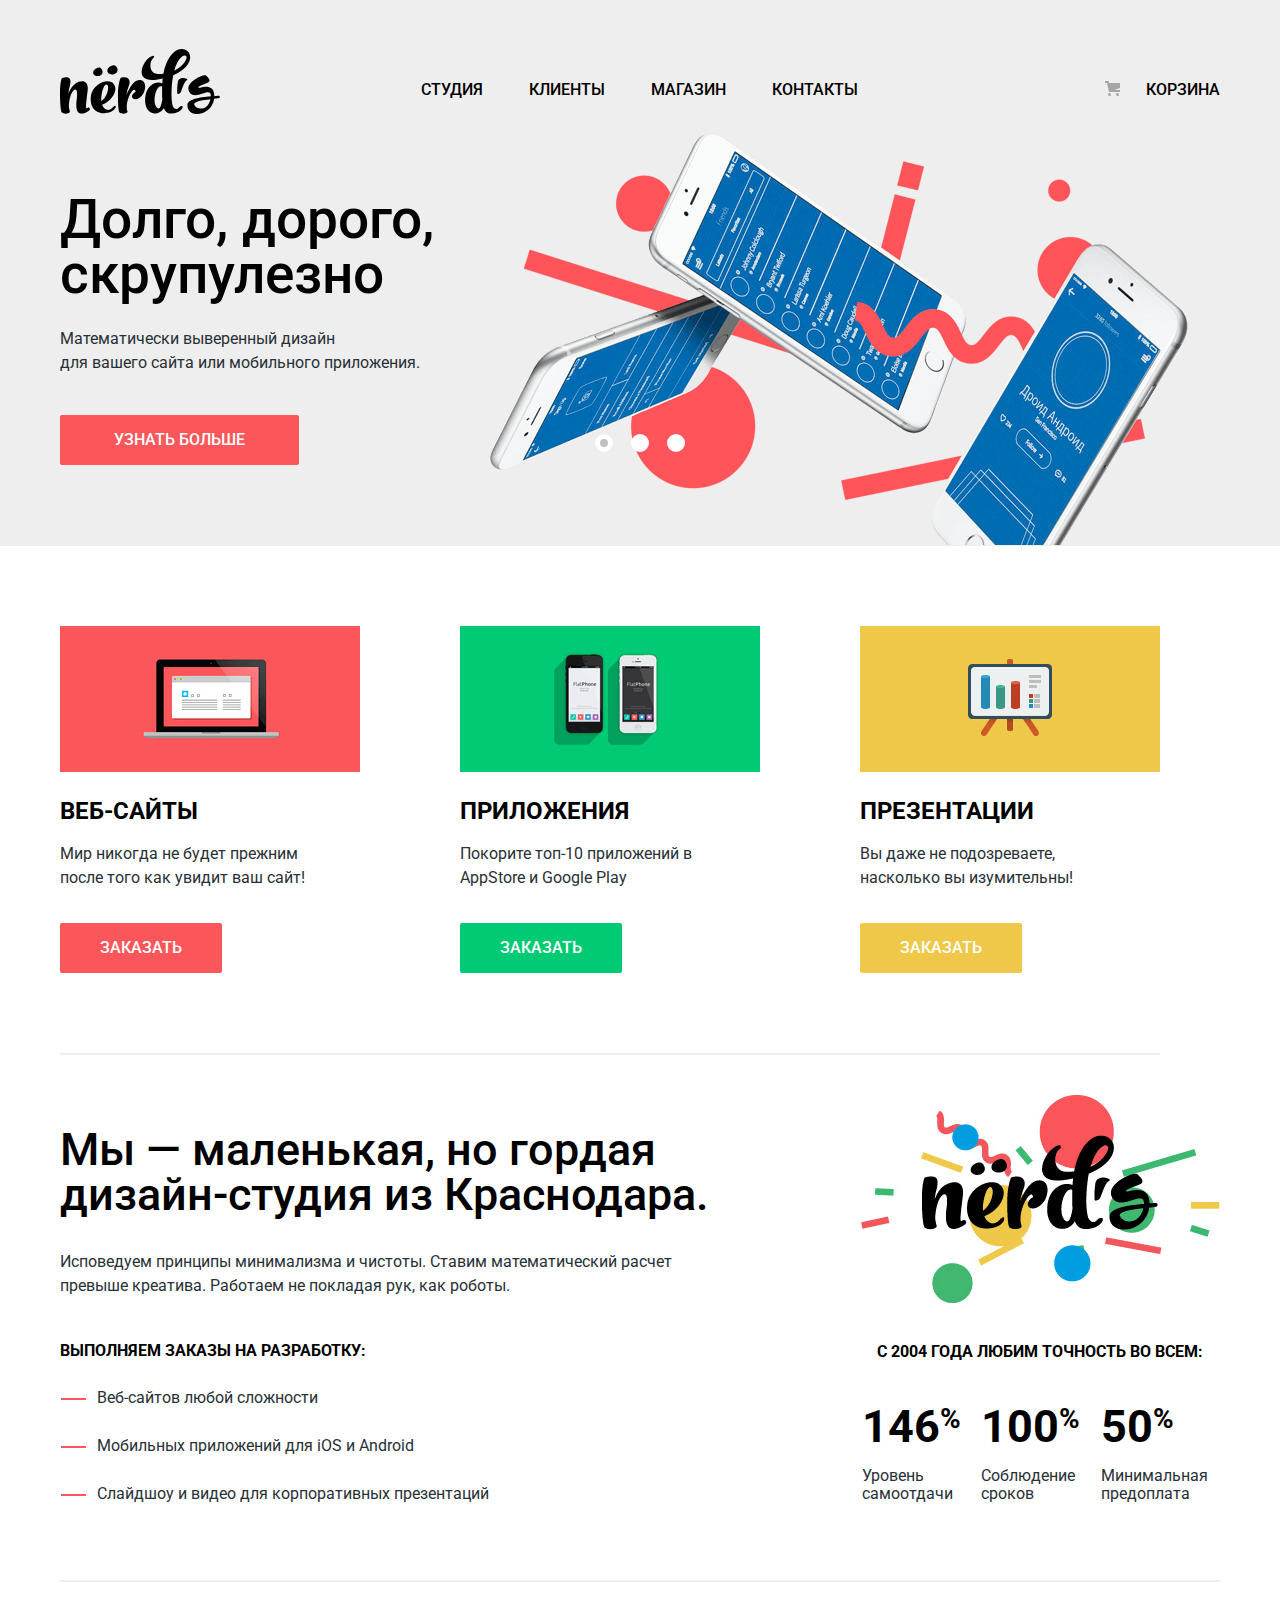
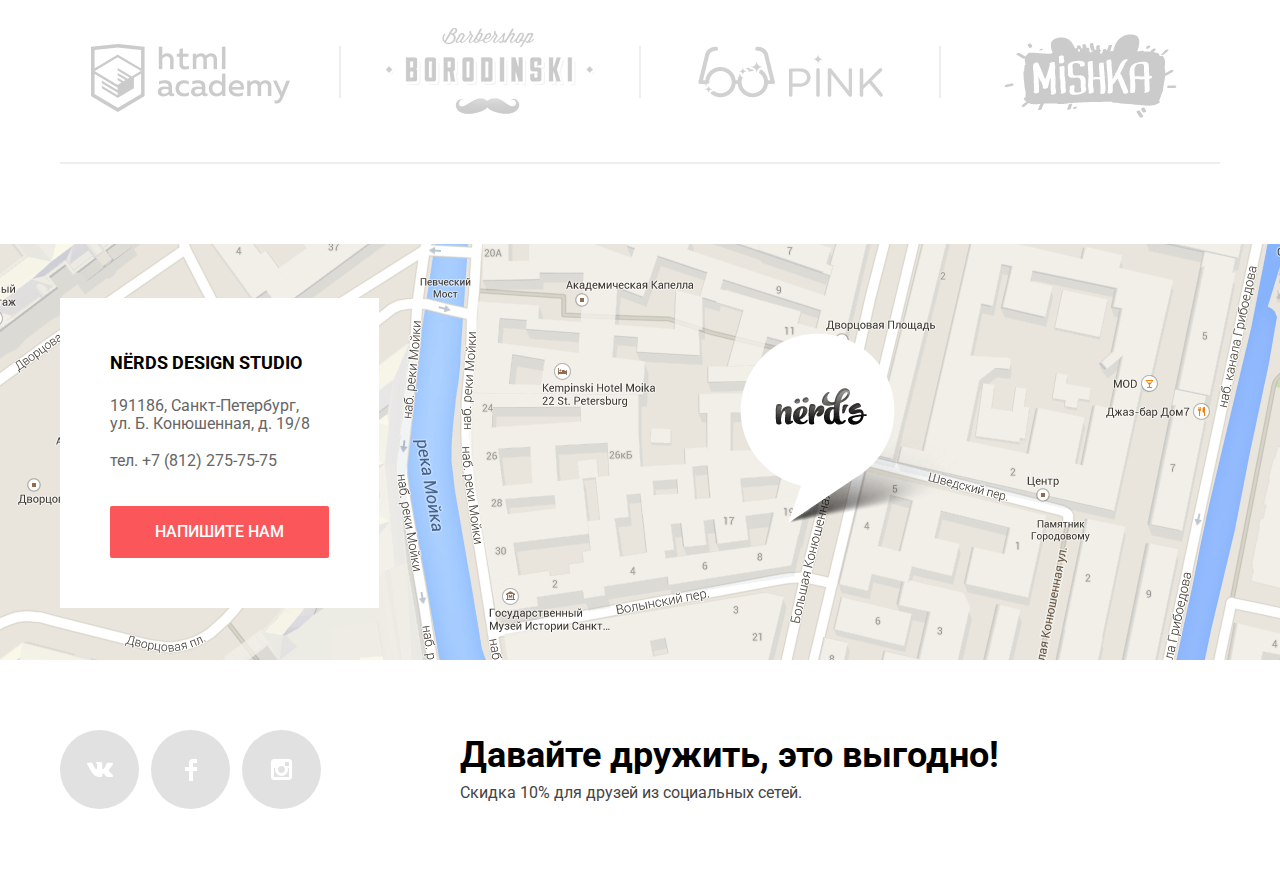
==== commit e4d0f63d: "Исправила ошибки, добавила минимайзер, оформила код" ====
--- a/index.html
+++ b/index.html
@@ -1,196 +1,199 @@
 <!DOCTYPE html>
 <html lang="ru">
-  <head>
+<head>
     <meta charset="utf-8">
     <title>Нёрдс</title>
-    <link href="https://fonts.googleapis.com/css?family=Roboto:400,500,700&amp;subset=cyrillic" rel="stylesheet"> 
+    <link href="https://fonts.googleapis.com/css?family=Roboto:400,500,700&amp;subset=cyrillic" rel="stylesheet">
     <link rel="stylesheet" href="css/normalize.css">
     <link rel="stylesheet" href="css/style.css">
-  </head>
-  <body>
-	<header class="main-header">
-		<div class="container">
-				<nav class="main-navigation">
-					<a class="main-header-logo">
-						<img src="img/nerds-logo.svg" alt="Нёрдс" width="160" height="65">
-					</a>
-
-					<ul class="site-navigation">
-						<li><a href="#">Студия</a></li>
-						<li><a href="#">Клиенты</a></li>
-						<li><a href="catalog.html">Магазин</a></li>
-						<li><a href="#">Контакты</a></li>
-					</ul>
-
-					<ul class="user-navigation">
-						<li><a class="basket-link" href="#">Корзина</a></li>
-					</ul>
-				</nav>
-				<section class="slider">
-					<input type="radio" id="btn-1" name="toggle" checked>
-					<input type="radio" id="btn-2" name="toggle">
-					<input type="radio" id="btn-3" name="toggle">
-					<div class="slider-controls">
-						<label for="btn-1"></label> 
-						<label for="btn-2"></label>
-						<label for="btn-3"></label>
-					</div>
-					<div class="slides">
-						<ul>
-							<li class="slide slide-1">
-								<b class="slide-title">Долго, дорого,
+</head>
+<body>
+    <header class="main-header">
+        <div class="container">
+            <nav class="main-navigation">
+                <a class="main-header-logo">
+                    <img src="img/nerds-logo.svg" alt="Нёрдс" width="160" height="65">
+                </a>
+                <ul class="site-navigation">
+                    <li><a href="#">Студия</a>
+                    </li>
+                    <li><a href="#">Клиенты</a>
+                    </li>
+                    <li><a href="catalog.html">Магазин</a>
+                    </li>
+                    <li><a href="#">Контакты</a>
+                    </li>
+                </ul>
+                <ul class="user-navigation">
+                    <li><a class="basket-link" href="#">Корзина</a>
+                    </li>
+                </ul>
+            </nav>
+            <section class="slider">
+                <input type="radio" id="btn-1" name="toggle" checked>
+                <input type="radio" id="btn-2" name="toggle">
+                <input type="radio" id="btn-3" name="toggle">
+                <div class="slider-controls">
+                    <label for="btn-1"></label>
+                    <label for="btn-2"></label>
+                    <label for="btn-3"></label>
+                </div>
+                <div class="slides">
+                    <ul>
+                        <li class="slide slide-1">
+                            <b class="slide-title">Долго, дорого,
 								скрупулезно</b>
-								<p>Математически выверенный дизайн<br> 
-								для вашего сайта или мобильного приложения.</p>
-								<a class="btn" href="#">Узнать больше</a>
-							</li>
-							<li class="slide slide-2">
-								<b class="slide-title">Любим математику
+                            <p>Математически выверенный дизайн для&#160;вашего сайта или мобильного приложения.</p>
+                            <a class="btn" href="#">Узнать больше</a>
+                        </li>
+                        <li class="slide slide-2">
+                            <b class="slide-title">Любим математику
 								как никто другой</b>
-								<p>Никакого креатива, только математические формулы 
-								для расчета идеальных пропорций.</p>
-								<a class="btn" href="#">Узнать больше</a>
-							</li>
-							<li class="slide slide-3">
-								<b class="slide-title">Только ночь,
+                            <p>Никакого креатива, только математические формулы для расчета идеальных пропорций.</p>
+                            <a class="btn" href="#">Узнать больше</a>
+                        </li>
+                        <li class="slide slide-3">
+                            <b class="slide-title">Только ночь,
 								только хардкор</b>
-								<p>Работать днем, как все? Мы против этого.
-								Ближе к полуночи работа только начинается.</p>
-								<a class="btn" href="#">Узнать больше</a>
-							</li>
-						</ul>
-					</div>
-				</section>
-		</div>
-	</header>
-	<main>
-		<div class="container">
-		<h1 class="main-title visually-hidden">Студия Nerd's</h1>
-			<section class="services">
-			<h2 class="services-title visually-hidden">Услуги</h2>
-				<ul>
-					<li class="services-item services-item-red">
-						<h3>Веб-сайты</h3> 
-						<p>Мир никогда не будет прежним 
-						после того как увидит ваш сайт!</p>
-						<a class="btn" href="#">Заказать</a>
-					</li>
-					<li class="services-item services-item-green">
-						<h3>Приложения</h3>
-						<p>Покорите топ-10 приложений в 
-						AppStore и Google Play</p>
-						<a class="btn" href="#">Заказать</a>
-					</li>
-					<li class="services-item services-item-yellow">
-						<h3>Презентации</h3>
-						<p>Вы даже не подозреваете, 
-						насколько вы изумительны!</p>
-						<a class="btn" href="#">Заказать</a>
-					</li>
-				</ul>
-			</section>
-			<section class="about-company">
-			<h2 class="about-company-title visually-hidden">О компании</h2>
-				<div class="about-company-left">
-					<b class="lead">Мы — маленькая, но гордая
+                            <p>Работать днем, как все? Мы против этого.<br> Ближе к полуночи работа только начинается.</p>
+                            <a class="btn" href="#">Узнать больше</a>
+                        </li>
+                    </ul>
+                </div>
+            </section>
+        </div>
+    </header>
+    <main class="container">
+        <h1 class="main-title visually-hidden">Студия Nerd's</h1>
+        <section class="services">
+            <h2 class="services-title visually-hidden">Услуги</h2>
+            <ul>
+                <li class="services-item services-item-red">
+                    <h3>Веб-сайты</h3>
+                    <p>Мир никогда не будет прежним после того как увидит ваш сайт!</p>
+                    <a class="btn" href="#">Заказать</a>
+                </li>
+                <li class="services-item services-item-green">
+                    <h3>Приложения</h3>
+                    <p>Покорите топ-10 приложений в AppStore и Google Play</p>
+                    <a class="btn" href="#">Заказать</a>
+                </li>
+                <li class="services-item services-item-yellow">
+                    <h3>Презентации</h3>
+                    <p>Вы даже не подозреваете, насколько вы изумительны!</p>
+                    <a class="btn" href="#">Заказать</a>
+                </li>
+            </ul>
+        </section>
+        <section class="about-company">
+            <h2 class="about-company-title visually-hidden">О компании</h2>
+            <div class="about-company-left">
+                <b class="lead">Мы — маленькая, но гордая
 					дизайн-студия из Краснодара.</b>
-					<p class="slogan">Исповедуем принципы минимализма и чистоты. Ставим математический расчет
-					превыше креатива. Работаем не покладая рук, как роботы.</p>
-					<p class="orders-title">Выполняем заказы на разработку:</p>
-					<ul class="orders">
-						<li class="orders-item">Веб-сайтов любой сложности</li>
-						<li class="orders-item">Мобильных приложений для iOS и Android</li>
-						<li class="orders-item">Слайдшоу и видео для корпоративных презентаций</li>
-					</ul>
-				</div>
-				<div class="about-company-right">
-					<p class="features-title">C 2004 года Любим точность во всем:</p>
-					<table class="features">
-						<tr>
-							<td>146<sup>%</sup></td>
-							<td>100<sup>%</sup></td>
-							<td>50<sup>%</sup></td>
-						</tr>
-						<tr>
-							<th>Уровень самоотдачи</th>
-							<th>Соблюдение сроков</th>
-							<th>Минимальная предоплата</th>
-						</tr>
-					</table>
-				</div>
-			</section>
-			<section class="partners">
-			<h2 class="partners-title visually-hidden">Партнеры</h2>
-				<ul>
-					<li class="partners-item htmlacademy-partner">
-						<a href="https://htmlacademy.ru/intensive/htmlcss">
-							<img src="img/logo-1.png" alt="HtmlAcademy" width="199" height="68"> 
-						</a>
-					</li>
-					<li class="partners-item barbershop-partner">
-						<a href="#">
-							<img src="img/logo-2.png" alt="Барбершоп Бородинский" width="209" height="90">
-						</a>
-					</li>
-					<li class="partners-item pink-partner">
-						<a href="#">
-							<img src="img/logo-3.png" alt="Pink" width="185" height="52">
-						</a>
-					</li>
-					<li class="partners-item mishka-partner">
-						<a href="#">
-							<img src="img/logo-4.png" alt="Mishka" width="173" height="84">
-						</a>
-					</li> 
-				</ul>
-			</section>
-		</div>
-	</main>
-	<div class="map"> 
-		<div class="container"> 
-			<section class="contacts"> 
-			<h2 class="contacts-title visually-hidden">Контакты</h2>
-				<b class="contacts-card-title">NЁRDS DESIGN STUDIO</b> 
-				<p>191186, Санкт-Петербург, <br>
-				ул. Б. Конюшенная, д. 19/8 </p>
-				<p>тел. +7 (812) 275-75-75</p> 
-				<a href="feedback.html" class="btn">Напишите нам</a>
-			</section>
-		</div>
-	</div>
-	<footer class="main-footer">
-			<section class="footer-social container">
-				<div class="footer-social-left">
-					<ul>
-						<li><a class="social-button vk-social" href="#"><span class="visually-hidden">Вконтакте</span></a></li> 
-						<li><a class="social-button fb-social" href="#"><span class="visually-hidden">Фейсбук</span></a></li> 
-						<li><a class="social-button insta-social" href="#"><span class="visually-hidden">Инстаграм</span></a></li> 
-					</ul>
-				</div>
-				<div class="footer-social-right">
-					<b class="appeal">Давайте дружить, это выгодно!</b>
-					<p>Скидка 10% для друзей из социальных сетей.</p>
-				</div>
-			</section>
-	</footer>
-	<section class="modal-feedback">
-	<h2 class="modal-feedback-title visually-hidden">Обратная связь</h2>
-		<b class="feedback-form-title">Напишите нам</b> 
-		<form class="feedback-form" action="#" method="post">
-			<div class="customer-information">
-				<p><label for="name-field">Ваше имя:</label>
-					<input type="text" name="name" id="name-field" placeholder="Представьтесь, пожалуйста">
-				</p>
-				<p><label for="email-field">Ваш e-mail:</label>
-					<input type="email" name="email" id="email-field" placeholder="Для отправки ответа">
-				</p>
-			</div>
-			<p><label for="message-field">Текст письма:</label>
-				<textarea name="message" id="message-field" placeholder="В свободной форме"></textarea>
-			</p>
-			<button class="btn" type="submit">Отправить</button>
-		</form> 
-		<button class="modal-close" type="button">Закрыть</button>
-	</section>
-  </body>
-</html>
+                <p class="slogan">Исповедуем принципы минимализма и чистоты. Ставим математический расчет превыше креатива. Работаем не покладая рук, как роботы.</p>
+                <p class="orders-title">Выполняем заказы на разработку:</p>
+                <ul class="orders">
+                    <li class="orders-item">Веб-сайтов любой сложности</li>
+                    <li class="orders-item">Мобильных приложений для iOS и Android</li>
+                    <li class="orders-item">Слайдшоу и видео для корпоративных презентаций</li>
+                </ul>
+            </div>
+            <div class="about-company-right">
+                <p class="features-title">C 2004 года Любим точность во всем:</p>
+                <table class="features">
+                    <tr>
+                        <td>146<sup>%</sup>
+                        </td>
+                        <td>100<sup>%</sup>
+                        </td>
+                        <td>50<sup>%</sup>
+                        </td>
+                    </tr>
+                    <tr>
+                        <th>Уровень самоотдачи</th>
+                        <th>Соблюдение сроков</th>
+                        <th>Минимальная предоплата</th>
+                    </tr>
+                </table>
+            </div>
+        </section>
+        <section class="partners">
+            <h2 class="partners-title visually-hidden">Партнеры</h2>
+            <ul>
+                <li class="partners-item htmlacademy-partner">
+                    <a href="https://htmlacademy.ru/intensive/htmlcss">
+                        <img src="img/logo-1.png" alt="HtmlAcademy" width="199" height="68">
+                    </a>
+                </li>
+                <li class="partners-item barbershop-partner">
+                    <a href="#">
+                        <img src="img/logo-2.png" alt="Барбершоп Бородинский" width="209" height="90">
+                    </a>
+                </li>
+                <li class="partners-item pink-partner">
+                    <a href="#">
+                        <img src="img/logo-3.png" alt="Pink" width="185" height="52">
+                    </a>
+                </li>
+                <li class="partners-item mishka-partner">
+                    <a href="#">
+                        <img src="img/logo-4.png" alt="Mishka" width="173" height="84">
+                    </a>
+                </li>
+            </ul>
+        </section>
+    </main>
+    <div class="map">
+        <div class="container">
+            <section class="contacts">
+                <h2 class="contacts-title visually-hidden">Контакты</h2>
+                <b class="contacts-card-title">NЁRDS DESIGN STUDIO</b>
+                <p>191186, Санкт-Петербург,<br>
+                   ул. Б. Конюшенная, д. 19/8 </p>
+                <p>тел. +7 (812) 275-75-75</p>
+                <a href="feedback.html" class="btn">Напишите нам</a>
+            </section>
+        </div>
+    </div>
+    <footer class="main-footer">
+        <section class="footer-social container">
+            <div class="footer-social-left">
+                <ul>
+                    <li><a class="social-button vk-social" href="#"><span class="visually-hidden">Вконтакте</span></a>
+                    </li>
+                    <li><a class="social-button fb-social" href="#"><span class="visually-hidden">Фейсбук</span></a>
+                    </li>
+                    <li><a class="social-button insta-social" href="#"><span class="visually-hidden">Инстаграм</span></a>
+                    </li>
+                </ul>
+            </div>
+            <div class="footer-social-right">
+                <b class="appeal">Давайте дружить, это выгодно!</b>
+                <p>Скидка 10% для друзей из социальных сетей.</p>
+            </div>
+        </section>
+    </footer>
+    <section class="modal-feedback">
+        <h2 class="modal-feedback-title visually-hidden">Обратная связь</h2>
+        <b class="feedback-form-title">Напишите нам</b>
+        <form class="feedback-form" action="#" method="post">
+            <div class="customer-information">
+                <p>
+                    <label for="name-field">Ваше имя:</label>
+                    <input type="text" name="name" id="name-field" placeholder="Представьтесь, пожалуйста">
+                </p>
+                <p>
+                    <label for="email-field">Ваш e-mail:</label>
+                    <input type="email" name="email" id="email-field" placeholder="Для отправки ответа">
+                </p>
+            </div>
+            <p>
+                <label for="message-field">Текст письма:</label>
+                <textarea name="message" id="message-field" placeholder="В свободной форме"></textarea>
+            </p>
+            <button class="btn" type="submit">Отправить</button>
+        </form>
+        <button class="modal-close" type="button">Закрыть</button>
+    </section>
+</body>
+</html>--- a/css/style.css
+++ b/css/style.css
@@ -1,1391 +1,1475 @@
-html, body {
-	min-width: 1160px;
-	min-height: 2476px;
-	margin: 0;
-	padding: 0;
-
-	font-family: Roboto, Arial, sans-serif;
-	font-weight: 400;
-	font-size: 16px;
-	line-height: 24px;
-	color: #283136;
-
-	background-color: #ffffff;
+html,
+body {
+    min-width: 1200px;
+    min-height: 2476px;
+    margin: 0;
+    padding: 0;
+  
+    font-family: Roboto, Arial, sans-serif;
+    font-weight: 400;
+    font-size: 16px;
+    line-height: 24px;
+    color: #283136;
+  
+    background-color: #ffffff;
 }
 
 .container {
-	width: 1160px;
-	margin: 0 auto;
-	padding: 0 20px;
+    width: 1160px;
+    margin: 0 auto;
+    padding: 0 20px;
 }
 
 .visually-hidden:not(:focus):not(:active),
 input[type="checkbox"].visually-hidden,
 input[type="radio"].visually-hidden {
-  position: absolute;
-
-  width: 1px;
-  height: 1px;
-  margin: -1px;
-  border: 0;
-  padding: 0;
-
-  white-space: nowrap;
-
-  clip-path: inset(100%);
-  clip: rect(0 0 0 0);
-  overflow: hidden;
+    position: absolute;
+    width: 1px;
+    height: 1px;
+    margin: -1px;
+    border: 0;
+    padding: 0;
+    white-space: nowrap;
+    -webkit-clip-path: inset(100%);
+   	        clip-path: inset(100%);
+    clip: rect(0 0 0 0);
+    overflow: hidden;
 }
 
 a {
-	text-decoration: none;
+    text-decoration: none;
 }
 
 img {
-  max-width: 100%;
-  height: auto;
+    max-width: 100%;
+    height: auto;
 }
 
 .btn {
-	display: inline-block;
-	padding: 16px 54px;
-
-	font: inherit;
-	font-weight: 500;
-	font-size: 16px;
-	line-height: 18px;
-	text-align: center;
+    display: inline-block;
+    padding: 16px 54px;
+  
+    font: inherit;
+    font-weight: 500;
+    font-size: 16px;
+    line-height: 18px;
+    text-align: center;
     color: #ffffff;
     vertical-align: top;
     text-transform: uppercase;
-
+  
     background-color: #fb565a;
     border: none;
-	border-radius: 1px;
+    border-radius: 2px;
+}
+
+.btn:focus {
+    outline: none;
+    -webkit-box-shadow: 0 0 2px 3px #85cbe9;
+  		    box-shadow: 0 0 2px 3px #85cbe9;
 }
 
 .btn:hover {
-	background-color: #e74246;
-}
-
-.btn:focus {
-	outline: none;  
-	box-shadow: 0 0 2px 3px #85cbe9; 
+    background-color: #e74246;
 }
 
 .btn:active {
-	color: rgba(255,255,255,0.3);
-
-	background-color: #d7373b; 
+    color: rgba(255, 255, 255, 0.3);
+    background-color: #d7373b;
 }
 
 .main-header {
-	border-top: 1px solid transparent;
-	padding-top: 48px;
-	margin-bottom: 80px;
-
-	background-color: #eeeeee;
-	background-size: 100%;
-	border-bottom: 1px solid transparent;
+    padding-top: 48px;
+    margin-bottom: 80px;
+  
+    background-color: #eeeeee;
+    background-size: 100%;
+    border-bottom: 1px solid transparent;
+    border-top: 1px solid transparent;
 }
 
 .inner-page .main-header {
-	margin-bottom: 57px;
-}
-
-.main-navigation {
-	display: flex;
-	align-items: flex-start;
-
-	font-size: 16px;
-	line-height: 30px;
-	font-weight: 500;
-	color: #000000;
-	text-transform: uppercase;
+    margin-bottom: 55px;
+}
+
+.main-header .main-navigation {
+    display: -webkit-box;
+    display: -ms-flexbox;
+ 		   display: flex;
+    -webkit-box-align: start;
+       -ms-flex-align: start;
+     align-items: flex-start;
+  
+    font-size: 16px;
+    line-height: 30px;
+    font-weight: 500;
+    color: #000000;
+    text-transform: uppercase;
 }
 
 .main-navigation a:focus {
-	outline: none;  
-	box-shadow: 0 6px 2px -3px #85cbe9;
+    outline: none;
+    -webkit-box-shadow: 0 6px 2px -3px #85cbe9;
+   		    box-shadow: 0 6px 2px -3px #85cbe9;
 }
 
 .main-header-logo {
-	width: 160px;
-	height: 65px;
-	margin-right: 178px;
+    width: 160px;
+    height: 65px;
+    margin-right: 178px;
 }
 
 .main-header-logo:hover {
-	opacity: 0.8;
+    opacity: 0.8;
 }
 
 .main-header-logo:active {
-	opacity: 0.3;
+    opacity: 0.3;
 }
 
 .site-navigation a,
 .user-navigation a {
-	display: block;
-	position: relative;
-	color: #000000;
-	padding-top: 23px;
-	padding-bottom: 12px;
+    position: relative;
+    display: block;
+    padding-top: 26px;
+    padding-bottom: 10px;
+  
+    color: #000000;
 }
 
 .site-navigation li {
-	padding: 0 24px;
+    padding: 0 23px;
 }
 
 .site-navigation a:hover,
 .user-navigation a:hover {
-	color: #fb565a;
+    color: #fb565a;
 }
 
 .site-navigation a:active,
 .user-navigation a:active {
-	color: #000000;
-	opacity: 0.3;
+    color: #000000;
+    opacity: 0.3;
+}
+
+.site-navigation a.active,
+.user-navigation a.active {
+    cursor: default;
 }
 
 .site-navigation a.active::after,
 .user-navigation a.active::after {
-	position: absolute;
-	bottom: 4px;
-	left: 1px;
-	content: "";
-	width: 100%;
-	height: 2px;
-
-	background-image: linear-gradient(to right, #fb565a, #fb565a);
+    position: absolute;
+    content: "";
+    bottom: 4px;
+    left: 1px;
+    width: 100%;
+    height: 2px;
+  
+    background-image: -webkit-gradient(linear, left top, right top, from(#fb565a), to(#fb565a));
+  							  background-image: -webkit-linear-gradient(left, #fb565a, #fb565a);
+							       background-image: -o-linear-gradient(left, #fb565a, #fb565a);
+ 							      background-image: linear-gradient(to right, #fb565a, #fb565a);
     background-position: 0 0;
     background-repeat: no-repeat;
 }
 
 .site-navigation {
-	display: flex;
-	flex-wrap: wrap;
-	width: 484px;
-	margin: 0;
-	padding: 0;
-
-	list-style: none;
+    display: -webkit-box;
+    display: -ms-flexbox;
+    	   display: flex;
+    -ms-flex-wrap: wrap;
+        flex-wrap: wrap;
+    margin: 0;
+    padding: 0;
+  
+    list-style: none;
 }
 
 .user-navigation {
-	display: flex;
-	margin: 0;
-	margin-left: auto;
-	padding: 0;
-	padding-left: 38px;
-
-	list-style: none;
+    display: -webkit-box;
+    display: -ms-flexbox;
+   		   display: flex;
+    margin: 0;
+    margin-left: auto;
+    padding: 0;
+    padding-left: 38px;
+  
+    list-style: none;
 }
 
 .user-navigation .basket-link {
-	display: block;
-	position: relative;
-	padding-left: 42px;
+    position: relative;  
+    display: block;
+    padding-left: 42px;
 }
 
 .basket-link::before {
-	content: "";
-
-	position: absolute;
-	top: 32px;
-	left: 1px;
-	width: 15px;
-	height: 15px;
-
-	background-image: url("../img/cart-icon.svg");
-	background-repeat: no-repeat;
+    position: absolute;
+    content: "";
+    top: 32px;
+    left: 1px;
+    width: 15px;
+    height: 15px;
+  
+    background-image: url("../img/cart-icon.svg");
+    background-repeat: no-repeat;
     background-position: 0 0;
 }
 
 .slider {
-	position: relative;
-	width: 1160px;
+    position: relative;
+    width: 1160px;
 }
 
 .slider input[type=radio] {
-	position: absolute;
-	opacity: 0;
-}
-
-.slider-controls {
-	font-size: 0;
-	position: absolute;
-	bottom: 93px;
-	left: 50%;
-	width: 200px;
-	height: 18px;
-	margin-left: -100px;
-	text-align: center;
-	z-index: 100;
-}
-    
+    position: absolute;
+    opacity: 0;
+}
+
+.slider-controls { 
+    position: absolute;
+    bottom: 93px;
+    left: 50%;
+    z-index: 100;
+    width: 200px;
+    height: 18px;
+    margin-left: -100px;
+  
+    text-align: center;
+    font-size: 0;
+}
+
 .slider-controls label {
-	display: inline-block;
-	width: 8px;
-	height: 8px;
-	margin: 0 9px;
-	background-color: white;
-	border: 5px solid white;
-	vertical-align: top;
-	border-radius: 50%;
-	cursor:pointer;
+    display: inline-block;
+    width: 8px;
+    height: 8px;
+    margin: 0 9px;
+  
+    background-color: white;
+    border: 5px solid white;
+    border-radius: 50%;
+    vertical-align: top;
+    cursor: pointer;
 }
 
 #btn-1:checked ~ .slider-controls label[for="btn-1"],
 #btn-2:checked ~ .slider-controls label[for="btn-2"],
-#btn-3:checked ~ .slider-controls label[for="btn-3"] { 
-    background-color: #c1c1c1;   
+#btn-3:checked ~ .slider-controls label[for="btn-3"] {
+    background-color: #c1c1c1;
 }
 
 #btn-1:focus ~ .slider-controls label[for="btn-1"],
 #btn-2:focus ~ .slider-controls label[for="btn-2"],
 #btn-3:focus ~ .slider-controls label[for="btn-3"] {
-	outline: none;  
-	box-shadow: 0 0 2px 3px #85cbe9;
-
-}
-
-#btn-1:checked ~ .slides .slide:nth-child(1) { 
+    outline: none;
+    -webkit-box-shadow: 0 0 2px 3px #85cbe9;
+    		box-shadow: 0 0 2px 3px #85cbe9;
+}
+
+#btn-1:checked ~ .slides .slide:nth-child(1) {
     display: block;
 }
 
-#btn-2:checked ~ .slides .slide:nth-child(2) { 
+#btn-2:checked ~ .slides .slide:nth-child(2) {
     display: block;
 }
 
-#btn-3:checked ~ .slides .slide:nth-child(3) { 
+#btn-3:checked ~ .slides .slide:nth-child(3) {
     display: block;
 }
 
 .slides ul {
-	margin: 0;
-	padding: 0;
-
-	list-style: none;
+    margin: 0;
+    padding: 0;
+  
+    list-style: none;
 }
 
 .slide {
-	display:none;
-
-	padding-top: 77px;
-	padding-bottom: 80px;
-
-	background-repeat: no-repeat;
+    display: none;
+    padding-top: 77px;
+    padding-bottom: 80px;
+  
+    background-repeat: no-repeat;
 }
 
 .slide-1 {
-	background-image: url("../img/slide1.png");
-	background-position: 430px 18px;	
+    background-image: url("../img/slide1.png");
+    background-position: 430px 18px;
 }
 
 .slide-2 {
-	background-image: url("../img/slide2.png");
-	background-position: 500px top;	
+    background-image: url("../img/slide2.png");
+    background-position: 500px top;
 }
 
 .slide-3 {
-	background-image: url("../img/slide3.png");
-	background-position: 400px 19px;
-} 
+    background-image: url("../img/slide3.png");
+    background-position: 400px 19px;
+}
 
 .slide-title {
-	display: block;
-	max-width: 560px;
-	margin-bottom: 25px;
-
-	font-size: 55px;
-	line-height: 55px;
-	font-weight: 500;
-	color: #000000;
+    display: block;
+    max-width: 560px;
+    margin-bottom: 25px;
+  
+    font-size: 55px;
+    line-height: 55px;
+    font-weight: 500;
+    color: #000000;
 }
 
 .slide-3 .slide-title {
-	max-width: 500px;
+    max-width: 500px;
 }
 
 .slide p {
-	max-width: 500px;
-	margin-bottom: 40px;
+    max-width: 365px;
+    margin-bottom: 40px;
+}
+
+.slide-2 p {
+    max-width: 420px;
 }
 
 .inner-page .main-title {
-	margin: 0;
-	padding: 0;
-	margin-top: 76px;
-	margin-bottom: 109px;
-
-	font-size: 55px;
-	line-height: 55px;
-	font-weight: 500;
-	color: #000000;
-
-	text-align: center;
+    margin: 0;
+    padding: 0;
+    margin-top: 76px;
+    margin-bottom: 109px;
+  
+    font-size: 55px;
+    line-height: 55px;
+    font-weight: 500;
+    color: #000000;
+    text-align: center;
 }
 
 .services ul {
-	display: flex;
-	justify-content: space-between;
-
-	width: 1100px; 
-	margin: 0;
-	padding: 0;
-	padding-bottom: 80px;
-
-	border-bottom: 2px solid #eeeeee;
-	list-style: none;
+    display: -webkit-box;
+    display: -ms-flexbox;
+  		   display: flex;
+   	     -webkit-box-pack: justify;
+   		    -ms-flex-pack: justify;
+    justify-content: space-between;
+    width: 1100px;
+    margin: 0;
+    padding: 0;
+    padding-bottom: 80px;
+  
+    border-bottom: 2px solid #eeeeee;
+    list-style: none;
 }
 
 .services-item {
-	width: 300px;
-
-	background-repeat: no-repeat;
-	background-position: left top;
+    width: 300px;
+  
+    background-repeat: no-repeat;
+    background-position: left top;
 }
 
 .services-item-red {
-	background-image: url("../img/illustration-1.png");
+    background-image: url("../img/illustration-1.png");
 }
 
 .services-item-green {
-	background-image: url("../img/illustration-2.png");
+    background-image: url("../img/illustration-2.png");
 }
 
 .services-item-yellow {
-	background-image: url("../img/illustration-3.png");
-} 
+    background-image: url("../img/illustration-3.png");
+}
 
 .services-item h3 {
-	margin: 0;
-	margin-top: 170px;
-	padding: 0;
-
-	font-size: 24px;
-	line-height: 30px;
-	font-weight: 700;
-	text-transform: uppercase;
-	color: #000000;
+    margin: 0;
+    margin-top: 170px;
+    padding: 0;
+  
+    font-size: 24px;
+    line-height: 30px;
+    font-weight: 700;
+    text-transform: uppercase;
+    color: #000000;
 }
 
 .services-item p {
-	max-width: 260px;
-	margin-bottom: 33px;
+    max-width: 260px;
+    margin-bottom: 33px;
 }
 
 .services-item .btn {
-	padding: 16px 40px;
+    padding: 16px 40px;
 }
 
 .services-item-green .btn {
-	background-color: #00ca74;
+    background-color: #00ca74;
 }
 
 .services-item-yellow .btn {
-	background-color: #efc849;
+    background-color: #efc849;
 }
 
 .services-item-green .btn:hover {
-	background-color: #00bc6c;
+    background-color: #00bc6c;
 }
 
 .services-item-yellow .btn:hover {
-	background-color: #eab534;
+    background-color: #eab534;
 }
 
 .services-item-green .btn:active {
-	color: rgba(255,255,255,0.3);
-	background-color: #00aa62; 
+    color: rgba(255, 255, 255, 0.3);
+    background-color: #00aa62;
 }
 
 .services-item-yellow .btn:active {
-	color: rgba(255,255,255,0.3);
-
-	background-color: #e5a722; 
+    color: rgba(255, 255, 255, 0.3);
+    background-color: #e5a722;
 }
 
 .about-company {
-	display: flex;
-	padding-bottom: 74px;
-
-	border-bottom: 2px solid #eeeeee;
+    display: -webkit-box;
+    display: -ms-flexbox;
+   		   display: flex;
+    padding-bottom: 74px;
+  
+    border-bottom: 2px solid #eeeeee;
 }
 
 .about-company-left {
-	width: 760px;
-	margin-right: 40px;
-	margin-top: 72px;
-}
-
-.about-company .lead {
-	font-weight: 500;
-	font-size: 45px;
-	line-height: 45px;
-	color: #000000;
-}
-
-.slogan {
-	max-width: 660px;
-	margin: 0;
-	margin-top: 33px;
-	margin-bottom: 41px;
-}
-
-.orders-title,
-.features-title {
-	font-weight: 700;
-	font-size: 16px;
-	line-height: 24px;
-	color: #000000;
-	text-transform: uppercase;
+    width: 760px;
+    margin-right: 40px;
+    margin-top: 72px;
+}
+
+.about-company-left .lead {
+    font-weight: 500;
+    font-size: 45px;
+    line-height: 45px;
+    color: #000000;
+}
+
+.about-company-left .slogan {
+    max-width: 660px;
+    margin: 0;
+    margin-top: 33px;
+    margin-bottom: 41px;
+}
+
+.about-company-left .orders-title,
+.about-company-right .features-title {
+    font-weight: 700;
+    font-size: 16px;
+    line-height: 24px;
+    color: #000000;
+    text-transform: uppercase;
 }
 
 .orders {
-	margin: 0;
-	margin-top: 23px;
-	padding: 0;
-	padding-left: 37px;
-
-	list-style: none;
+    margin: 0;
+    margin-top: 23px;
+    padding: 0;
+    padding-left: 37px;
+  
+    list-style: none;
 }
 
 .orders-item {
-	position: relative;
-	margin-bottom: 24px;
+    position: relative;
+    margin-bottom: 24px;
 }
 
 .orders-item:last-child {
-	margin-bottom: 0;
+    margin-bottom: 0;
 }
 
 .orders-item::before {
-	position: absolute;
-	width: 25px;
-	height: 2px;
-	top: 12px;
-	left: -36px;
-	content: "";
-
-    background-image: linear-gradient(to right, #fb565a, #fb565a);
+    position: absolute;
+    content: "";
+    top: 12px;
+    left: -36px;
+    width: 25px;
+    height: 2px;
+    
+    background-image: -webkit-gradient(linear, left top, right top, from(#fb565a), to(#fb565a));
+   							  background-image: -webkit-linear-gradient(left, #fb565a, #fb565a);
+ 								   background-image: -o-linear-gradient(left, #fb565a, #fb565a);
+ 							      background-image: linear-gradient(to right, #fb565a, #fb565a);
     background-position: 0 0;
     background-repeat: no-repeat;
 }
 
 .about-company-right {
-	margin-top: 40px;
-	width: 360px;
-
-	background-image: url("../img/nerds-illustration.png");
-	background-repeat: no-repeat;
-	background-position: 0 0;
-}
-
-.features-title {
-	margin: 0;
-	margin-top: 245px;
-	margin-left: 17px;
-
-}
-
-.about-company table {
-	width: 100%;
-	margin-top: 56px;
-}
-
-.about-company td,
-.about-company th {
-	width: 33.3%;
-	padding: 0;
-
-	text-align: left;
-
-}
-
-.about-company sup {
-	font-size: 28px;
-	vertical-align: center;
-}
-
-.about-company th {
-	padding-top: 32px;
-
-	font-weight: 400;
-	font-size: 16px;
-	line-height: 18px;
-	color: #283136;
-}
-
-.about-company td {
-	font-weight: 700;
-	font-size: 45px;
-	line-height: 10.06px;
-	color: #000000;
-}
-
-.about-company-right {
-	background-image: url("../img/nerds-illustration.png");
-	background-repeat: no-repeat;
-} 
+    width: 360px;
+    margin-top: 40px;
+  
+    background-image: url("../img/nerds-illustration.png");
+    background-repeat: no-repeat;
+    background-position: 0 0;
+}
+
+.about-company-right .features-title {
+    margin: 0;
+    margin-top: 245px;
+    margin-left: 17px;
+}
+
+.about-company-right table {
+    width: 100%;
+    margin-top: 56px;
+}
+
+.about-company-right td,
+.about-company-right th {
+    width: 33.3%;
+    padding: 0;
+  
+    text-align: left;
+}
+
+.about-company-right sup {
+    font-size: 28px;
+    vertical-align: center;
+}
+
+.about-company-right th {
+    padding-top: 32px;
+  
+    font-weight: 400;
+    font-size: 16px;
+    line-height: 18px;
+    color: #283136;
+}
+
+.about-company-right td {
+    font-weight: 700;
+    font-size: 45px;
+    line-height: 10.06px;
+    color: #000000;
+}
 
 .partners ul {
-	display: flex;
-	justify-content: space-between;
-	margin: 0;
-	padding: 0;
-	padding-top: 46px;
-	padding-bottom: 44px;
-
-	border-bottom: 2px solid #eeeeee;
-	list-style: none;
+    display: -webkit-box;
+    display: -ms-flexbox;
+   		   display: flex;
+   		 -webkit-box-pack: justify;
+   		    -ms-flex-pack: justify;
+    justify-content: space-between;
+    margin: 0;
+    padding: 0;
+    padding-top: 46px;
+    padding-bottom: 44px;
+  
+    border-bottom: 2px solid #eeeeee;
+    list-style: none;
 }
 
 .partners-item {
-	position: relative;
-	display: flex;
-	width: 260px;
+    position: relative;
+    display: -webkit-box;
+    display: -ms-flexbox;
+   		   display: flex;
+    width: 260px;
 }
 
 .partners-item::after {
-	position: absolute;
-	top: 18px;
-	left: 279px;
-	content: "";
-	width: 2px;
-	height: 52px; 
-
-	background-image: linear-gradient(to bottom, #eeeeee, #eeeeee);
+    position: absolute;
+    content: "";
+    top: 18px;
+    left: 279px;
+    width: 2px;
+    height: 52px;
+  
+    background-image: -webkit-gradient(linear, left top, left bottom, from(#eeeeee), to(#eeeeee));
+    							 background-image: -webkit-linear-gradient(top, #eeeeee, #eeeeee);
+  									  background-image: -o-linear-gradient(top, #eeeeee, #eeeeee);
+							       background-image: linear-gradient(to bottom, #eeeeee, #eeeeee);
     background-position: 0 0;
     background-repeat: no-repeat;
 }
 
 .partners-item:last-child::after {
-	content: none;
+    content: none;
 }
 
 .partners-item img {
-	display: block;
+    display: block;
 }
 
 .partners-item a {
-	opacity: 0.2;
-	margin: auto;
-} 
+    margin: auto;
+    opacity: 0.2;
+}
 
 .htmlacademy-partner a {
-	margin-top: 16px;
-	margin-bottom: 6px;
+    margin-top: 16px;
+    margin-bottom: 6px;
 }
 
 .mishka-partner a {
-	margin-top: 6px;
+    margin-top: 6px;
+}
+
+.pink-partner a {
+    margin-top: 18px;
 }
 
 .partners-item:first-child a {
-	margin-top: 16px;
-	margin-bottom: 6px;
+    margin-top: 16px;
+    margin-bottom: 6px;
 }
 
 .partners-item a:focus {
-	outline: none;  
-	box-shadow: 0 0 2px 3px #85cbe9;
-	opacity: 1;
+    outline: none;
+    -webkit-box-shadow: 0 0 2px 3px #85cbe9;
+            box-shadow: 0 0 2px 3px #85cbe9;
+    opacity: 1;
 }
 
 .partners-item a:hover {
-	opacity: 1;
+    opacity: 1;
 }
 
 .partners-item a:active {
-	opacity: 0.1;
+    opacity: 0.1;
 }
 
 .catalog-content {
-	display: flex;
+    display: -webkit-box;
+    display: -ms-flexbox;
+  	       display: flex;
 }
 
 .catalog-content-left {
-	flex-basis: 300px;
-	margin-right: 100px;
+    -ms-flex-preferred-size: 300px;
+                 flex-basis: 300px;
+    margin-right: 100px;
 }
 
 .catalog-filters fieldset {
-	border: none;
-	margin: 0;
-	padding: 0;
+    margin: 0;
+    padding: 0;
+  
+    border: none;
 }
 
 .price-filter legend {
-	margin-bottom: 47px;
-
-	font-weight: 700;
-	font-size: 18px;
-	line-height: 30px;
-	color: #000000;
-	text-transform: uppercase;
-	letter-spacing: 0.01em;
+    margin-bottom: 47px;
+  
+    font-weight: 700;
+    font-size: 18px;
+    line-height: 30px;
+    color: #000000;
+    text-transform: uppercase;
+    letter-spacing: 0.01em;
 }
 
 .price-filter .range-filter {
-	width: 260px;
-	margin-bottom: 106px;
+    width: 260px;
+    margin-bottom: 106px;
 }
 
 .range-controls {
-	border-top: 1px solid transparent;
-	position: relative;
-	height: 80px;
-	margin-bottom: 13px;
-	padding: 0 20px;
-	background-color: #eeeeee;
-	border-radius: 5px;
+    position: relative;
+    height: 80px;
+    margin-bottom: 13px;
+    padding: 0 20px;
+  
+    background-color: #eeeeee;
+    border-radius: 5px;
+    border-top: 1px solid transparent;
 }
 
 .range-controls .scale {
-	margin-top: 38px;
-	height: 2px;
-	background-color: #d7dcde;
+    margin-top: 38px;
+    height: 2px;
+  
+    background-color: #d7dcde;
 }
 
 .range-controls .bar {
-	height: 2px;
-	background-color: #00ca74;
+    height: 2px;
+    background-color: #00ca74;
 }
 
 .range-controls .toggle {
-	position: absolute;
-	top: 29px;
-	width: 20px;
-	height: 23px;
-
-	background-image: url("../img/filter-button.svg");
-	background-repeat: no-repeat;
-	cursor: pointer;
+    position: absolute;
+    top: 29px;
+    width: 20px;
+    height: 23px;
+  
+    background-image: url("../img/filter-button.svg");
+    background-repeat: no-repeat;
+    cursor: pointer;
 }
 
 .range-controls .min-toggle {
-	left: 18px;
+    left: 18px;
 }
 
 .range-controls .max-toggle {
-	left: 160px;
+    left: 160px;
 }
 
 .price-controls {
-	position: relative;
-	text-transform: uppercase;
+    position: relative;
+    text-transform: uppercase;
 }
 
 .price-controls input {
-	width: 60px;
-	padding: 9px 10px;
-	margin-left: 9px;
-
-	font-family: Roboto, Arial, sans-serif;
-	font-weight: 400;
-	font-size: 16px;
-	line-height: 22px;
-	text-align: center;
-	color: #283136;
-
-	border: 0;
-	border-radius: 5px;
-	background-color: #eeeeee;
+    width: 60px;
+    padding: 9px 10px;
+    margin-left: 9px;
+  
+    font-family: Roboto, Arial, sans-serif;
+    font-weight: 400;
+    font-size: 16px;
+    line-height: 22px;
+    text-align: center;
+    color: #283136;
+  
+    border: 0;
+    border-radius: 5px;
+    background-color: #eeeeee;
 }
 
 .price-controls .min-price {
-	position: absolute;
-	left: 0;
-} 
+    position: absolute;
+    left: 0;
+}
 
 .price-controls .max-price {
-	position: absolute;
-	right: 0;
-}  
+    position: absolute;
+    right: 0;
+}
 
 .grid-filter legend,
 .features-filter legend {
-	margin: 0;
-	margin-bottom: 12px;
-
-	font-weight: 700;
-	font-size: 18px;
-	line-height: 30px;
-	color: #000000;
-	text-transform: uppercase;
+    margin: 0;
+    margin-bottom: 12px;
+  
+    font-weight: 700;
+    font-size: 18px;
+    line-height: 30px;
+    color: #000000;
+    text-transform: uppercase;
 }
 
 .features-filter legend {
-	margin-bottom: 13px;
+    margin-bottom: 13px;
 }
 
 .filters-item {
-	margin: 0;
-	margin-bottom: 18px;
-	padding-top: 2px;
+    margin: 0;
+    margin-bottom: 18px;
+    padding-top: 2px;
 }
 
 .grid-filter .filters-item:last-child {
-	margin-bottom: 45px;
+    margin-bottom: 45px;
 }
 
 .grid-filters-item,
 .features-filters-item {
-	position: relative;
-	padding-left: 36px;
-
-	font-weight: 400;
-	font-size: 16px;
-	line-height: 20px;
-	color: #283136;
+    position: relative;
+    padding-left: 36px;
+  
+    font-weight: 400;
+    font-size: 16px;
+    line-height: 20px;
+    color: #283136;
 }
 
 .filters-item label {
-	cursor: pointer;
+    cursor: pointer;
 }
 
 .filters-item input:disabled + label {
-	cursor: default;
+    cursor: default;
 }
 
 .filters-item:hover input:not(:disabled) + label {
-	color: #000000;
+    color: #000000;
 }
 
 .filters-item input:disabled + label {
-	opacity: 0.3;
+    opacity: 0.3;
 }
 
 .grid-filters-item input + label .radio-indicator {
-	position: absolute;
-	left: 0;
-	top: 0;
-	width: 25px;
-	height: 25px;
-
-	background-image: url("../img/radio-off.svg");
-	background-position: 0 0;
-	background-repeat: no-repeat;
-	opacity: 0.4;
+    position: absolute;
+    left: 0;
+    top: 0;
+    width: 25px;
+    height: 25px;
+  
+    background-image: url("../img/radio-off.svg");
+    background-position: 0 0;
+    background-repeat: no-repeat;
+    opacity: 0.4;
 }
 
 .grid-filters-item:hover input:not(:disabled) + label .radio-indicator {
-	opacity: 1;
+    opacity: 1;
 }
 
 .grid-filters-item input:focus + label .radio-indicator {
-    outline: none;  
-	box-shadow: 0 0 2px 3px #85cbe9; 
-	opacity: 1;
-} 
+    outline: none;
+    -webkit-box-shadow: 0 0 2px 3px #85cbe9;
+            box-shadow: 0 0 2px 3px #85cbe9;
+    opacity: 1;
+}
 
 grid-filters-item input:focus + label {
-	color: #000000;
+    color: #000000;
 }
 
 .grid-filters-item input:checked + label .radio-indicator {
-	background-image: url("../img/radio-on.svg");
+    background-image: url("../img/radio-on.svg");
 }
 
 .features-filters-item input + label .checkbox-indicator {
-	position: absolute;
-	left: 0;
-	top: 1px;
-	width: 25px;
-	height: 25px;
-
-	background-image: url("../img/checkbox-off.svg");
-	background-position: 0 0;
-	background-repeat: no-repeat;
-	opacity: 0.4;
+    position: absolute;
+    left: 0;
+    top: 1px;
+    width: 25px;
+    height: 25px;
+  
+    background-image: url("../img/checkbox-off.svg");
+    background-position: 0 0;
+    background-repeat: no-repeat;
+    opacity: 0.4;
 }
 
 .features-filters-item:hover input:not(:disabled) + label .checkbox-indicator {
-	opacity: 1;
+    opacity: 1;
 }
 
 .features-filters-item input:hover + label .checkbox-indicator {
-	opacity: 1;
+    opacity: 1;
 }
 
 .features-filters-item input:focus + label .checkbox-indicator {
-    outline: none;  
-	box-shadow: 0 0 2px 3px #85cbe9; 
-} 
+    outline: none;
+    -webkit-box-shadow: 0 0 2px 3px #85cbe9;
+            box-shadow: 0 0 2px 3px #85cbe9;
+}
 
 .features-filters-item input:checked + label .checkbox-indicator {
-	background-image: url("../img/checkbox-on.svg");
+    background-image: url("../img/checkbox-on.svg");
 }
 
 .catalog-filters .btn {
-	margin-top: 33px;
-	padding: 16px 88px;
-
-	color: #000000;
-	background-color: #eeeeee;
-	cursor: pointer;
+    margin-top: 33px;
+    padding: 16px 88px;
+  
+    color: #000000;
+    background-color: #eeeeee;
+    cursor: pointer;
 }
 
 .catalog-filters .btn:hover {
-	background-color: #dfdfdf;
+    background-color: #dfdfdf;
 }
 
 .catalog-filters .btn:active {
-	color: rgba(0,0,0,0.3);
-
-	background-color: #d5d5d5;
-	box-shadow: inset 0 3px 0 0 rgba(0,1,1,0.1);
+    color: rgba(0, 0, 0, 0.3);
+    background-color: #d5d5d5;
+    -webkit-box-shadow: inset 0 3px 0 0 rgba(0, 1, 1, 0.1);
+            box-shadow: inset 0 3px 0 0 rgba(0, 1, 1, 0.1);
 }
 
 .catalog-content-right {
-	flex-basis: 760px;
+    -ms-flex-preferred-size: 760px;
+                 flex-basis: 760px;
 }
 
 .catalog-sorting {
-	display: flex;
-	margin-bottom: 92px;
+    display: -webkit-box;
+    display: -ms-flexbox;
+           display: flex;
+    margin-bottom: 92px;
 }
 
 .sorting-title {
-	width: 160px;
-	margin-right: 240px;
-
-	font-weight: 700;
-	font-size: 18px;
-	line-height: 18px;
-	color: #000000;
-	text-transform: uppercase;
+    width: 160px;
+    margin-right: 240px;
+  
+    font-weight: 700;
+    font-size: 18px;
+    line-height: 18px;
+    color: #000000;
+    text-transform: uppercase;
 }
 
 .sorting-type {
-	display: flex;
-	justify-content: space-between;
-	width: 272px;
-	margin: 0;
-	padding: 0;
-
-	list-style: none;
+    display: -webkit-box;
+    display: -ms-flexbox;
+           display: flex;
+         -webkit-box-pack: justify;
+            -ms-flex-pack: justify;
+    justify-content: space-between;
+    width: 272px;
+    margin: 0;
+    padding: 0;
+  
+    list-style: none;
 }
 
 .sorting-type a {
-	font-weight: 400;
-	font-size: 14px;
-	line-height: 18px;
-	color: rgba(0,0,0,0.3);
-	text-transform: uppercase;
+    font-weight: 400;
+    font-size: 14px;
+    line-height: 18px;
+    color: rgba(0, 0, 0, 0.3);
+    text-transform: uppercase;
 }
 
 .sorting-type a:focus {
-	outline: none;  
-	box-shadow: 0 0 2px 3px #85cbe9;
-	color: rgba(0,0,0,0.6); 
+    outline: none;
+    -webkit-box-shadow: 0 0 2px 3px #85cbe9;
+            box-shadow: 0 0 2px 3px #85cbe9;
+    color: rgba(0, 0, 0, 0.6);
 }
 
 .sorting-type a:hover {
-	color: rgba(0,0,0,0.6);
+    color: rgba(0, 0, 0, 0.6);
 }
 
 .sorting-type a.active,
 .sorting-type a:active {
-	color: rgba(0,0,0,1);
+    color: rgba(0, 0, 0, 1);
 }
 
 .pointers {
-	display: flex;
-	justify-content: space-between;
-	width: 40px;
-	margin: 0;
-	margin-left: auto;
-
-	list-style: none;
-}
-
+    display: -webkit-box;
+    display: -ms-flexbox;
+           display: flex;
+         -webkit-box-pack: justify;
+            -ms-flex-pack: justify;
+    justify-content: space-between;
+    width: 40px;
+    margin: 0;
+    margin-left: auto;
+  
+    list-style: none;
+}
 .pointer {
-	display: inline-block;
-	width: 0;
-	height: 0;
-	/*vertical-align: top;*/
+    display: inline-block;
+    width: 0;
+    height: 0;
 }
 
 .pointer-down {
-	border-left: 6px solid transparent;
-	border-right: 6px solid transparent;
-	border-top: 10px solid rgba(0,0,0,0.3);
+    border-left: 6px solid transparent;
+    border-right: 6px solid transparent;
+    border-top: 10px solid rgba(0, 0, 0, 0.3);
 }
 
 .pointer-up {
-	border-left: 6px solid transparent;
-	border-right: 6px solid transparent;
-	border-bottom: 10px solid rgba(0,0,0,0.3);
+    border-left: 6px solid transparent;
+    border-right: 6px solid transparent;
+    border-bottom: 10px solid rgba(0, 0, 0, 0.3);
 }
 
 .pointer-down:focus {
-	outline: none;
-	box-shadow: 0 0 2px 3px #85cbe9; 
-	border-top: 10px solid rgba(0,0,0,0.6);
+    outline: none;
+    -webkit-box-shadow: 0 0 2px 3px #85cbe9;
+            box-shadow: 0 0 2px 3px #85cbe9;
+    border-top: 10px solid rgba(0, 0, 0, 0.6);
 }
 
 .pointer-up:focus {
-	outline: none;
-	box-shadow: 0 0 2px 3px #85cbe9; 
-	border-bottom: 10px solid rgba(0,0,0,0.6);
+    outline: none;
+    -webkit-box-shadow: 0 0 2px 3px #85cbe9;
+            box-shadow: 0 0 2px 3px #85cbe9;
+    border-bottom: 10px solid rgba(0, 0, 0, 0.6);
 }
 
 .pointer-down:hover {
-	border-top: 10px solid rgba(0,0,0,0.6);
+    border-top: 10px solid rgba(0, 0, 0, 0.6);
 }
 
 .pointer-up:hover {
-	border-bottom: 10px solid rgba(0,0,0,0.6);
+    border-bottom: 10px solid rgba(0, 0, 0, 0.6);
 }
 
 .pointer-down.active,
 .pointer-down:active {
-	border-top: 10px solid rgba(0,0,0,1);
+    border-top: 10px solid rgba(0, 0, 0, 1);
 }
 
 .pointer-up.active,
 .pointer-up:active {
-	border-bottom: 10px solid rgba(0,0,0,1);
+    border-bottom: 10px solid rgba(0, 0, 0, 1);
 }
 
 .projects .projects-list {
-	display: flex;
-	flex-wrap: wrap;
-	justify-content: space-between;
-	margin: 0;
-	margin-bottom: 61px;
-	padding: 0; 
-
-	list-style: none;
+    display: -webkit-box;
+    display: -ms-flexbox;
+   		   display: flex;
+    -ms-flex-wrap: wrap;
+   	    flex-wrap: wrap;
+   		 -webkit-box-pack: justify;
+   		    -ms-flex-pack: justify;
+    justify-content: space-between;
+    margin: 0;
+    margin-bottom: 61px;
+    padding: 0;
+  
+    list-style: none;
 }
 
 .projects-item {
-	flex-basis: 360px;
-	margin-bottom: 73px;
+    -ms-flex-preferred-size: 360px;
+  			     flex-basis: 360px;
+    margin-bottom: 73px;
 }
 
 .projects-item:nth-last-child(1),
 .projects-item:nth-last-child(2) {
-	margin-bottom: 0;
-}
-
-.cart-block {
-	position: relative;
+    margin-bottom: 0;
+}
+
+.projects-item .cart-block {
+    position: relative;
 }
 
 .cart-block img {
-	display: block;
+    display: block;
 }
 
 .cart-block::before {
-	content: "";
-	position: absolute;
-
-	width: 360px;
-	height: 40px;
-
-	background-image: url("../img/browser.svg");
-	opacity: 0.12;
-	top: -40px;
+    position: absolute;
+    content: "";
+    top: -40px;
+    width: 360px;
+    height: 40px;
+  
+    background-image: url("../img/browser.svg");
+    opacity: 0.12;
 }
 
 .cart-block:hover::before {
-	opacity: 1;
-}
-
-.hover-block {
-	display: none;
-	position: absolute;
-	bottom: 0;
-	width: 360px;
-	min-height: 230px;
-
-	text-align: center;
-	background-color: #eeeeee;
-}
-
-.cart-block:hover .hover-block{
-	display: block;
+    opacity: 1;
+}
+
+.cart-block .hover-block {
+    position: absolute;
+    bottom: 0;
+    display: none;
+    width: 360px;
+    min-height: 230px;
+  
+    text-align: center;
+    background-color: #eeeeee;
+}
+
+.cart-block:hover .hover-block {
+    display: block;
 }
 
 .hover-block .project-title {
-	font-weight: 700;
-	font-size: 18px;
-	line-height: 30px;
-	color: #000000;
-	text-transform: uppercase;
-
-	margin: 0;
-	margin-top: 26px;
-	margin-bottom: 16px;
-	padding: 0;
+    margin: 0;
+    margin-top: 26px;
+    margin-bottom: 16px;
+    padding: 0;
+  
+    font-weight: 700;
+    font-size: 18px;
+    line-height: 30px;
+    color: #000000;
+    text-transform: uppercase; 
 }
 
 .hover-block p {
-	max-width: 240px;
-	max-height: 380px;
-	margin: 0 auto;
-	margin-bottom: 30px;
-
-	font-weight: 400;
-	font-size: 16px;
-	line-height: 18px;
-	color: #666666;
-
-	overflow: auto;
+    max-width: 240px;
+    max-height: 380px;
+    margin: 0 auto;
+    margin-bottom: 30px;
+  
+    font-weight: 400;
+    font-size: 16px;
+    line-height: 18px;
+    color: #666666;
+  
+    overflow-y: scroll;
 }
 
 .projects-item:nth-child(1) .hover-block p,
 .projects-item:nth-child(3) .hover-block p,
 .projects-item:nth-child(4) .hover-block p {
-	max-width: 200px;
+    max-width: 200px;
 }
 
 .project-title:hover {
-	color: #fb565a;
+    color: #fb565a;
 }
 
 .project-title:active {
-	color: rgba(0,0,0,0.3); 
+    color: rgba(0, 0, 0, 0.3);
 }
 
 .hover-block .btn {
-	padding: 16px 60px;
-	margin-bottom: 43px;
+    padding: 16px 60px;
+    margin-bottom: 43px;
 }
 
 .hover-block .btn:active {
-	color: #ffffff;
+    color: #ffffff;
 }
 
 .page-numbers-list {
-	display: flex;
-	margin: 0;
-	padding: 0;
-
-	list-style: none;
+    display: -webkit-box;
+    display: -ms-flexbox;
+   		   display: flex;
+    margin: 0;
+    padding: 0;
+  
+    list-style: none;
 }
 
 .page-number-item {
-	display: block;
-	height: 18px;
-	min-width: 10px;
-	padding: 15px 20px;
-	margin-right: 11px;
-
-	font-weight: 500;
-	font-size: 16px;
-	line-height: 18px;
-	color: #000000;
-	text-align: center;
-	text-transform: uppercase;
-
-	background-color: #eeeeee;
+    display: block;
+    height: 18px;
+    min-width: 10px;
+    padding: 15px 20px;
+    margin-right: 11px;
+  
+    font-weight: 500;
+    font-size: 16px;
+    line-height: 18px;
+    color: #000000;
+    text-align: center;
+    text-transform: uppercase;
+  
+    background-color: #eeeeee;
+    border-radius: 2px;
 }
 
 .page-number-item:not(.active-page):focus {
-	outline: none;
-	box-shadow: 0 0 2px 3px #85cbe9;
-	background-color: #dfdfdf;
-} 
+    outline: none;
+    -webkit-box-shadow: 0 0 2px 3px #85cbe9;
+   		    box-shadow: 0 0 2px 3px #85cbe9;
+    background-color: #dfdfdf;
+}
 
 .page-number-item:not(.active-page):hover {
-	background-color: #dfdfdf;
+    background-color: #dfdfdf;
 }
 
 .page-number-item:not(.active-page):active {
-	color: rgba(0,0,0,0.3);
-
-	background-color: #d5d5d5;
-	box-shadow: inset 0 3px 0 0 rgba(0,1,1,0.1)
-}
-
-.active-page {
-	height: 18px;
-	min-width: 12px;
-	padding: 13px 16px;
-
-	background-color: #ffffff;
-	border: 3px solid #dbdbdb;
-}
-
-.next-page {
-	padding: 15px 79px;
+    color: rgba(0, 0, 0, 0.3);
+    background-color: #d5d5d5;
+    -webkit-box-shadow: inset 0 3px 0 0 rgba(0, 1, 1, 0.1);
+    		box-shadow: inset 0 3px 0 0 rgba(0, 1, 1, 0.1);
+}
+
+.page-numbers-list .active-page {
+    height: 18px;
+    min-width: 12px;
+    padding: 13px 16px;
+  
+    background-color: #ffffff;
+    border: 3px solid #dbdbdb;
+}
+
+.page-numbers-list .next-page {
+    padding: 15px 79px;
 }
 
 .map {
-	position: relative;
-	min-height: 416px; 
-	margin-top: 80px;
-
-	background-image: url("../img/map-and-marker.png");
-	background-repeat: no-repeat;
-	background-position: top center;
-	background-size: 100% 100%;
-}
-
+    position: relative;
+    min-height: 416px;
+    margin-top: 80px;
+  
+    background-image: url("../img/map-and-marker.png");
+    background-repeat: no-repeat;
+    background-position: top center;
+    background-size: cover;
+}
 .inner-page .map {
-	margin-top: 60px;
-}
-
-.contacts {
-	position: absolute;
-	top: 54px;
-	padding: 50px;
-
-	background-color: #ffffff;
-}
-
-.contacts-card-title {
-	font-weight: 700;
-	font-size: 18px;
-	line-height: 30px;
-	color: #000000;
-	text-transform: uppercase;
+    margin-top: 60px;
+}
+
+.map .contacts {
+    position: absolute;
+    top: 54px;
+    padding: 50px;
+  
+    background-color: #ffffff;
+}
+
+.contacts .contacts-card-title {
+    font-weight: 700;
+    font-size: 18px;
+    line-height: 30px;
+    color: #000000;
+    text-transform: uppercase;
 }
 
 .contacts p {
-	margin: 0;
-	margin-top: 19px;
-
-	font-weight: 400;
-	font-size: 16px;
-	line-height: 18px;
-	color: #666666;
+    margin: 0;
+    margin-top: 19px;
+  
+    font-weight: 400;
+    font-size: 16px;
+    line-height: 18px;
+    color: #666666;
 }
 
 .contacts .btn {
-	margin-top: 36px;
-	padding: 17px 45px;
+    margin-top: 36px;
+    padding: 17px 45px;
 }
 
 .footer-social {
-	display: flex;
-	padding: 70px 0;
+    display: -webkit-box;
+    display: -ms-flexbox;
+    	   display: flex;
+    padding: 70px 0;
 }
 
 .footer-social-left {
-	width: 360px;
-	margin-right: 40px;
+    width: 360px;
+    margin-right: 40px;
 }
 
 .footer-social-left ul {
-	display: flex;
-	margin: 0;
-	padding: 0;
-
-	list-style: none;
+    display: -webkit-box;
+    display: -ms-flexbox;
+    	   display: flex;
+    margin: 0;
+    padding: 0;
+  
+    list-style: none;
 }
 
 .footer-social-left .social-button {
-	display: block;
-	width: 79px;
-	height: 79px;
-	margin-right: 12px;
-
-	border-radius: 50%;
-	color: #000000; 
-	background-color: #e1e1e1;
+    display: block;
+    width: 79px;
+    height: 79px;
+    margin-right: 12px;
+  
+    border-radius: 50%;
+    color: #000000;
+    background-color: #e1e1e1;
 }
 
 .footer-social-left .vk-social {
-	background-image: url("../img/vk-icon.svg");
-	background-repeat: no-repeat;
-	background-position: center center;
+    background-image: url("../img/vk-icon.svg");
+    background-repeat: no-repeat;
+    background-position: center center;
 }
 
 .footer-social-left .fb-social {
-	background-image: url("../img/fb-icon.svg");
-	background-repeat: no-repeat;
-	background-position: center center;
+    background-image: url("../img/fb-icon.svg");
+    background-repeat: no-repeat;
+    background-position: center center;
 }
 
 .footer-social-left .insta-social {
-	background-image: url("../img/insta-icon.svg");
-	background-repeat: no-repeat;
-	background-position: center center;
+    background-image: url("../img/insta-icon.svg");
+    background-repeat: no-repeat;
+    background-position: center center;
 }
 
 .footer-social-left .social-button:focus {
-	outline: none;  
-	box-shadow: 0 0 2px 3px #85cbe9;
+    outline: none;
+    -webkit-box-shadow: 0 0 2px 3px #85cbe9;
+   		    box-shadow: 0 0 2px 3px #85cbe9;
 }
 
 .footer-social-left .social-button:hover,
 .footer-social-left .social-button:focus {
-	background-color: #e74246;
+    background-color: #e74246;
 }
 
 .footer-social-left .vk-social:active {
-	background-color: #d7373b;
-	background-image: url("../img/vk-icon-active.svg");
-	background-repeat: no-repeat;
-	background-position: center center;
+    background-color: #d7373b;
+    background-image: url("../img/vk-icon-active.svg");
+    background-repeat: no-repeat;
+    background-position: center center;
 }
 
 .footer-social-left .fb-social:active {
-	background-color: #d7373b;
-	background-image: url("../img/fb-icon-active.svg");
-	background-repeat: no-repeat;
-	background-position: center center;
+    background-color: #d7373b;
+    background-image: url("../img/fb-icon-active.svg");
+    background-repeat: no-repeat;
+    background-position: center center;
 }
 
 .footer-social-left .insta-social:active {
-	background-color: #d7373b;
-	background-image: url("../img/insta-icon-active.svg");
-	background-repeat: no-repeat;
-	background-position: center center;
+    background-color: #d7373b;
+    background-image: url("../img/insta-icon-active.svg");
+    background-repeat: no-repeat;
+    background-position: center center;
 }
 
 .footer-social-right {
-	margin-top: 7px;
-	width: 660px;
+    margin-top: 7px;
+    width: 660px;
 }
 
 .footer-social-right .appeal {
-	font-weight: 700;
-	font-size: 36px;
-	line-height: 36px;
-	color: #000000;
-} 
+    font-weight: 700;
+    font-size: 36px;
+    line-height: 36px;
+    color: #000000;
+}
 
 .footer-social-right p {
-	margin: 0;
-	margin-top: 8px;
-
-	font-weight: 400;
-	font-size: 16px;
-	line-height: 22px;
-	color: #444444;
+    margin: 0;
+    margin-top: 8px;
+  
+    font-weight: 400;
+    font-size: 16px;
+    line-height: 22px;
+    color: #444444;
 }
 
 .modal-feedback {
-	display: none;
-	position: fixed;
-	top: 20px; /**/
-	left: 50%;
-	width: 760px;
-	padding: 67px 100px 83px 100px;
-	margin-left: -480px;
-
-	background-color: #ffffff;
-	box-shadow: 0 20px 40px rgba(0,1,1,0.75);
-	z-index: 1000;
+    position: fixed;
+    top: 20px;
+    left: 50%;
+    z-index: 1000;
+    display: none;
+    width: 760px;
+    padding: 67px 100px 83px 100px;
+    margin-left: -480px;
+ 
+    background-color: #ffffff;
+    -webkit-box-shadow: 0 20px 40px rgba(0, 1, 1, 0.75);
+  		    box-shadow: 0 20px 40px rgba(0, 1, 1, 0.75); 
 }
 
 .feedback-form-title {
-	display: block;
-	margin: 0;
-	margin-bottom: 40px;
-
-	font-weight: 500;
-	font-size: 45px;
-	line-height: 45px;
-	color: #000000;
-
-	background-color: #ffffff; 
+    display: block;
+    margin: 0;
+    margin-bottom: 40px;
+  
+    font-weight: 500;
+    font-size: 45px;
+    line-height: 45px;
+    color: #000000;
+  
+    background-color: #ffffff;
 }
 
 .feedback-form .customer-information {
-	display: flex;
-	flex-direction: row;
-	justify-content: space-between;
-
-	margin-bottom: 34px;
+    display: -webkit-box;
+    display: -ms-flexbox;
+  		   display: flex;
+    -webkit-box-orient: horizontal;
+     -webkit-box-direction: normal;
+   	       -ms-flex-direction: row;
+               flex-direction: row;
+        -webkit-box-pack: justify;
+           -ms-flex-pack: justify;
+    justify-content: space-between;
+    margin-bottom: 34px;
 }
 
 .feedback-form p {
-	margin: 0;
+    margin: 0;
 }
 
 .feedback-form label {
-	display: block;
-	margin-bottom: 10px;
-
-	font-weight: 700;
-	font-size: 16px;
-	line-height: 18px;
-	color: #000000;
+    display: block;
+    margin-bottom: 10px;
+  
+    font-weight: 700;
+    font-size: 16px;
+    line-height: 18px;
+    color: #000000;
 }
 
 .feedback-form input,
 .feedback-form textarea {
-	font: inherit;
-
-	font-weight: 400;
-	font-size: 16px;
-	line-height: 18px;
-	color: rgba(68,68,68,0.5);
-
-	border: 2px solid #d7dcde;
+    font: inherit;
+    font-weight: 400;
+    font-size: 16px;
+    line-height: 18px;
+    color: rgba(68, 68, 68, 0.5);
+  
+    border: 2px solid #d7dcde;
+    outline: none;
+}
+
+.feedback-form input::-webkit-input-placeholder,
+.feedback-form textarea::-webkit-input-placeholder {
+    color: rgba(68, 68, 68, 0.5);
+}
+
+.feedback-form input:-moz-placeholder,
+.feedback-form textarea::-webkit-input-placeholder {
+    color: rgba(68, 68, 68, 0.5);
 }
 
 .feedback-form input[type="text"],
 .feedback-form input[type="email"] {
-	box-sizing: border-box;
-	width: 360px;
-	padding: 15px;
+    -webkit-box-sizing: border-box;
+   	        box-sizing: border-box;
+    width: 360px;
+    padding: 15px;
 }
 
 .feedback-form textarea {
-	box-sizing: border-box;
-	width: 760px;
-	min-height: 116px;
-	padding-top: 9px;
-	padding-left: 15px;
-	margin-bottom: 44px;
-
-	resize: none;
+    -webkit-box-sizing: border-box;
+   		    box-sizing: border-box;
+    width: 760px;
+    min-height: 116px;
+    padding-top: 9px;
+    padding-left: 15px;
+    margin-bottom: 44px;
+  
+    resize: none;
 }
 
 .feedback-form input:hover,
 .feedback-form textarea:hover {
-	border: 2px solid #b4b9bb;
+    border: 2px solid #b4b9bb;
 }
 
 .feedback-form input:focus,
 .feedback-form textarea:focus {
-	color: rgb(68,68,68);
-
-	border: 2px solid #000000;
+    color: rgb(68, 68, 68);
+    border: 2px solid #000000;
 }
 
 .feedback-form input:invalid,
 .feedback-form textarea:invalid {
-	color: #e74246;
-
-	border: 2px solid #e74246;
+    color: #e74246;
+    border: 2px solid #e74246;
 }
 
 .feedback-form .btn {
-	padding: 16px 85px;
+    padding: 16px 85px;
+    cursor: pointer;
 }
 
 .modal-close {
-	position: absolute;
-	right: 89px;
-	top: 78px;
-	width: 21px;
-	height: 21px;
-
-	font-size: 0;
-
-	background-color: transparent;
-	background-image: url("../img/close-cross.svg");
-	background-repeat: no-repeat;
-	background-position: 0 0;
-	opacity: 0.3;
-	border: 0;
-	cursor: pointer;
+    position: absolute;
+    right: 89px;
+    top: 78px;
+    width: 21px;
+    height: 21px;
+  
+    font-size: 0;
+  
+    background-color: transparent;
+    background-image: url("../img/close-cross.svg");
+    background-repeat: no-repeat;
+    background-position: 0 0;
+    opacity: 0.3;
+    border: 0;
+    cursor: pointer;
 }
 
 .modal-close:hover {
-	opacity: 1;
+    opacity: 1;
 }
 
 .modal-close:active {
-	opacity: 0.1;
-}
-
+    opacity: 0.1;
+}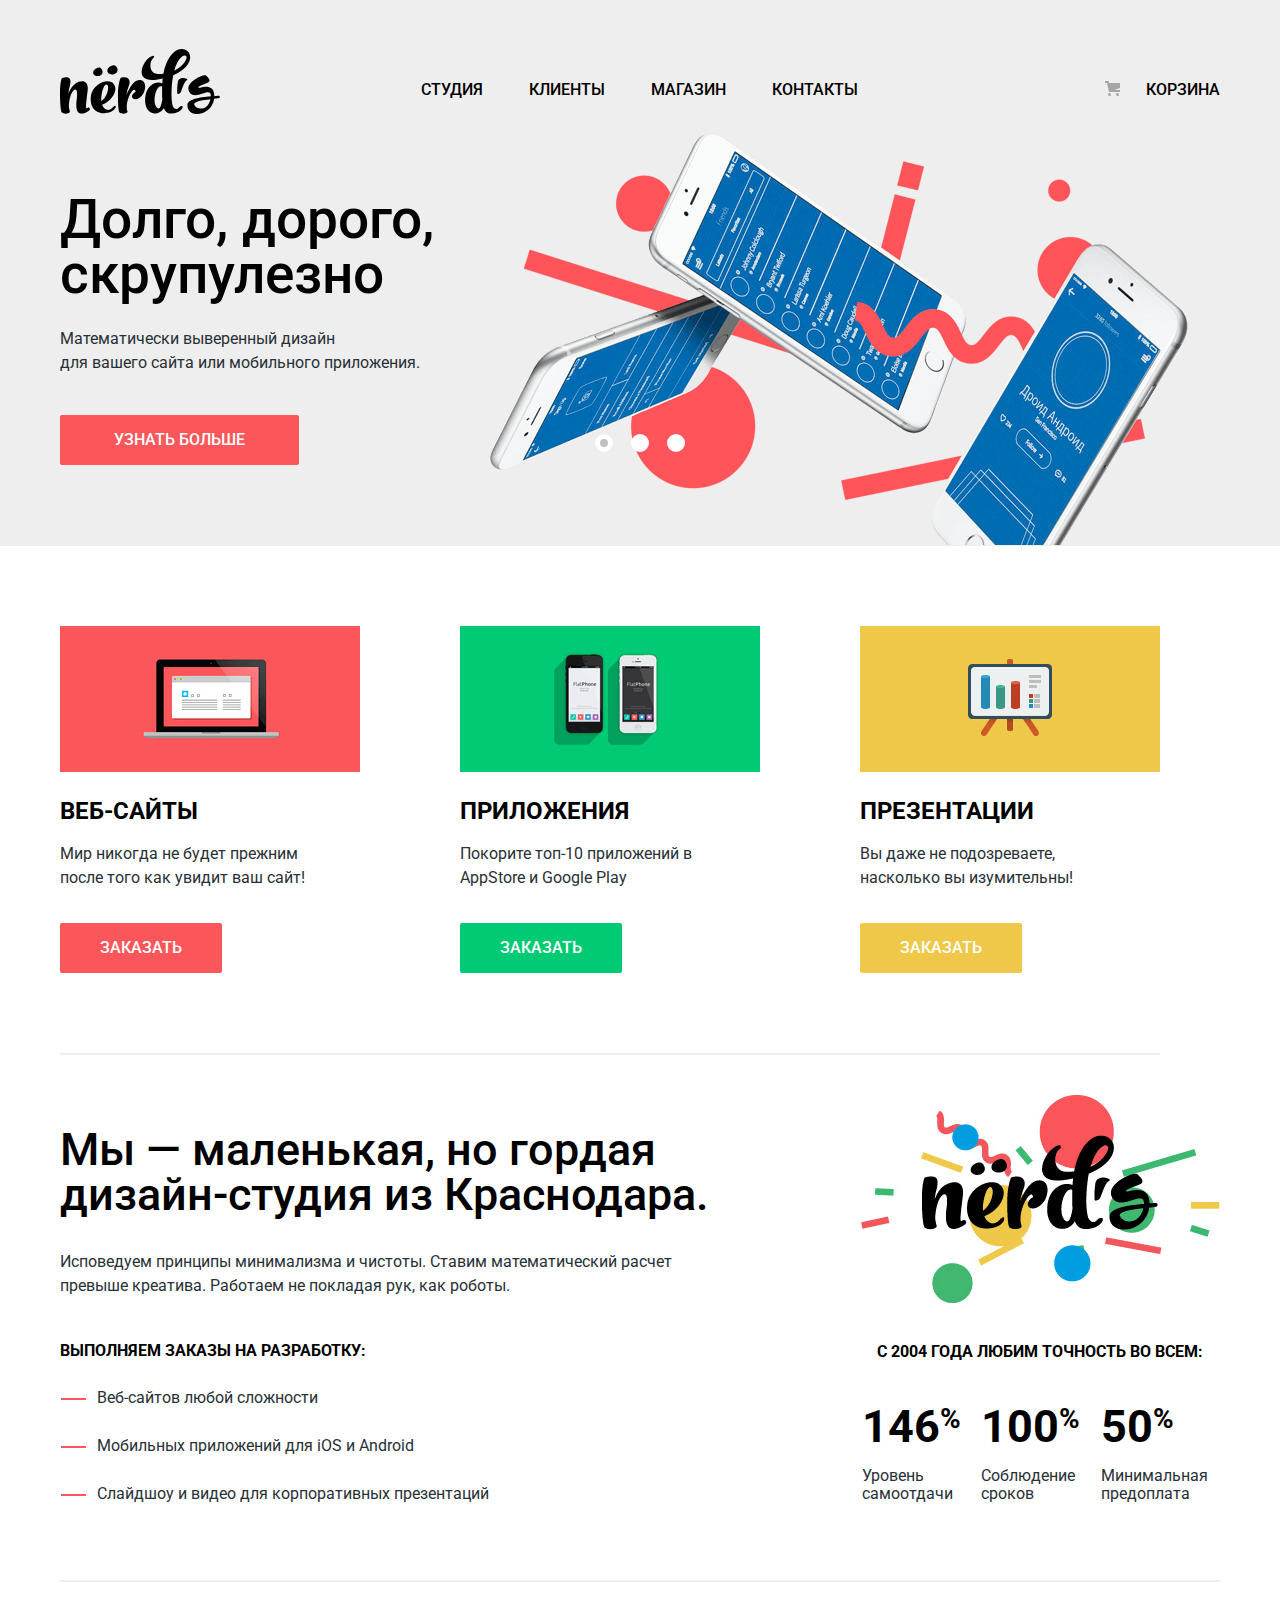
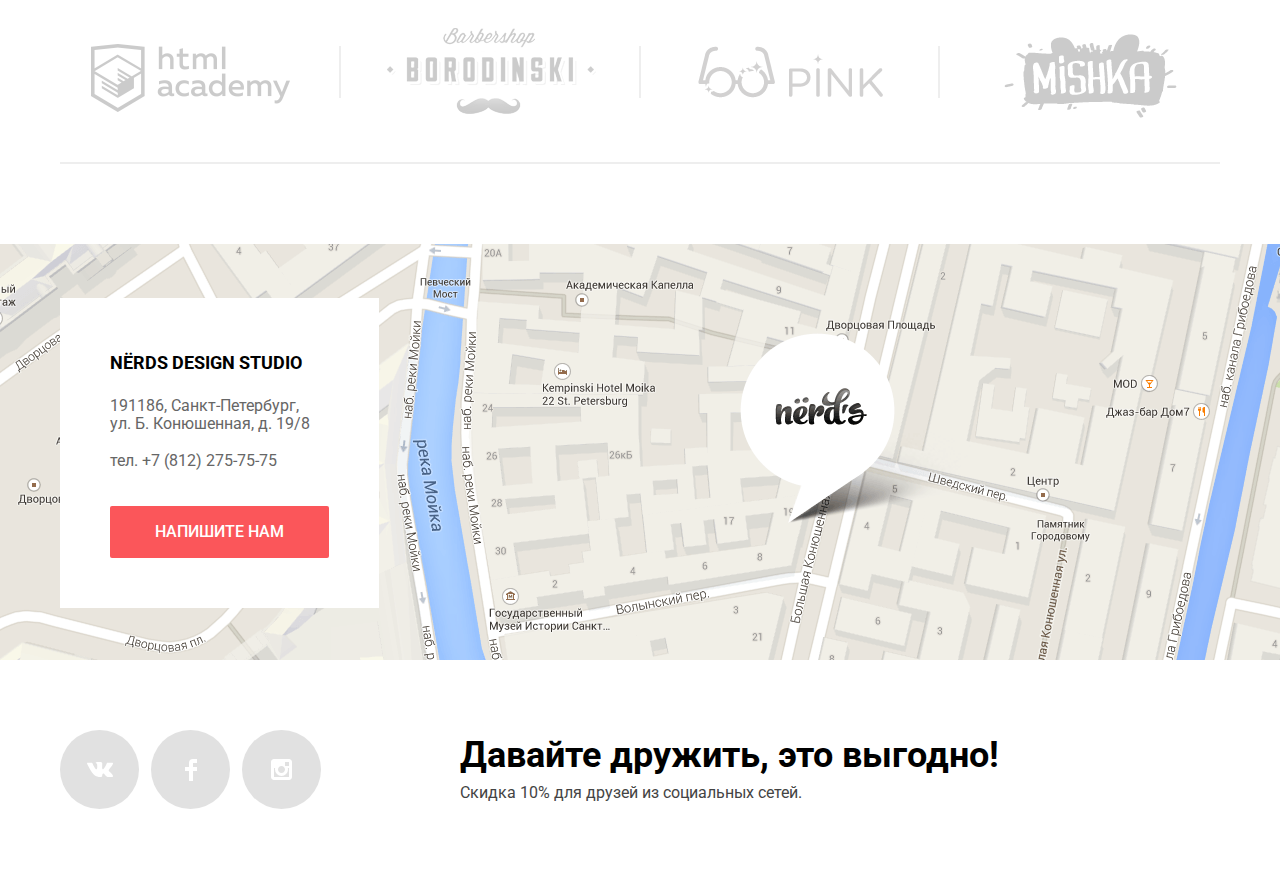
==== commit 01a218b0: "исправила iframe" ====
--- a/index.html
+++ b/index.html
@@ -5,7 +5,7 @@
     <title>Нёрдс</title>
     <link href="https://fonts.googleapis.com/css?family=Roboto:400,500,700&amp;subset=cyrillic" rel="stylesheet">
     <link rel="stylesheet" href="css/normalize.css">
-    <link rel="stylesheet" href="css/style.css">
+    <link rel="stylesheet" href="css/style.min.css">
 </head>
 <body>
     <header class="main-header">
@@ -144,6 +144,7 @@
         </section>
     </main>
     <div class="map">
+        <iframe src="https://www.google.com/maps/embed?pb=!1m18!1m12!1m3!1d1998.599104370521!2d30.320889251606634!3d59.93879418178727!2m3!1f0!2f0!3f0!3m2!1i1024!2i768!4f13.1!3m3!1m2!1s0x4696310fca5ba729%3A0xea9c53d4493c879f!2z0JHQvtC70YzRiNCw0Y8g0JrQvtC90Y7RiNC10L3QvdCw0Y8g0YPQuy4sIDE5LCDQodCw0L3QutGCLdCf0LXRgtC10YDQsdGD0YDQsywgMTkxMTg2!5e0!3m2!1sru!2sru!4v1504654485775" height="416" style="border:0" allowfullscreen></iframe>
         <div class="container">
             <section class="contacts">
                 <h2 class="contacts-title visually-hidden">Контакты</h2>
@@ -151,7 +152,7 @@
                 <p>191186, Санкт-Петербург,<br>
                    ул. Б. Конюшенная, д. 19/8 </p>
                 <p>тел. +7 (812) 275-75-75</p>
-                <a href="feedback.html" class="btn">Напишите нам</a>
+                <a class="write-us btn" href="feedback.html">Напишите нам</a>
             </section>
         </div>
     </div>
@@ -195,5 +196,6 @@
         </form>
         <button class="modal-close" type="button">Закрыть</button>
     </section>
+    <script src="js/script.min.js"></script>
 </body>
 </html>--- a/css/style.min.css
+++ b/css/style.min.css
@@ -0,0 +1 @@
+.basket-link::before,.site-navigation a.active::after,.user-navigation a.active::after{left:1px;background-position:0 0;background-repeat:no-repeat;content:""}.btn,.features-filter legend,.grid-filter legend,.main-header .main-navigation,.price-controls,.price-filter legend,.services-item h3{text-transform:uppercase}body,html{min-width:1200px;min-height:2476px;margin:0;padding:0;font-family:Roboto,Arial,sans-serif;font-weight:400;font-size:16px;line-height:24px;color:#283136;background-color:#fff}.container{width:1160px;margin:0 auto;padding:0 20px}.visually-hidden:not(:focus):not(:active),input[type=checkbox].visually-hidden,input[type=radio].visually-hidden{position:absolute;width:1px;height:1px;margin:-1px;border:0;padding:0;white-space:nowrap;-webkit-clip-path:inset(100%);clip-path:inset(100%);clip:rect(0 0 0 0);overflow:hidden}a{text-decoration:none}img{max-width:100%;height:auto}.btn{display:inline-block;padding:16px 54px;font:inherit;font-weight:500;font-size:16px;line-height:18px;text-align:center;color:#fff;vertical-align:top;background-color:#fb565a;border:none;border-radius:2px}.btn:focus{outline:0;-webkit-box-shadow:0 0 2px 3px #85cbe9;box-shadow:0 0 2px 3px #85cbe9}.btn:hover{background-color:#e74246}.btn:active{color:rgba(255,255,255,.3);background-color:#d7373b}.main-header{padding-top:48px;margin-bottom:80px;background-color:#eee;background-size:100%;border-bottom:1px solid transparent;border-top:1px solid transparent}.inner-page .main-header{margin-bottom:55px}.main-header .main-navigation{display:-webkit-box;display:-ms-flexbox;display:flex;-webkit-box-align:start;-ms-flex-align:start;align-items:flex-start;font-size:16px;line-height:30px;font-weight:500;color:#000}.main-navigation a:focus{outline:0;-webkit-box-shadow:0 6px 2px -3px #85cbe9;box-shadow:0 6px 2px -3px #85cbe9}.main-header-logo{width:160px;height:65px;margin-right:178px}.main-header-logo:hover{opacity:.8}.main-header-logo:active{opacity:.3}.site-navigation a,.user-navigation a{position:relative;display:block;padding-top:26px;padding-bottom:10px;color:#000}.site-navigation li{padding:0 23px}.site-navigation a:hover,.user-navigation a:hover{color:#fb565a}.site-navigation a:active,.user-navigation a:active{color:#000;opacity:.3}.site-navigation a.active,.user-navigation a.active{cursor:default}.site-navigation a.active::after,.user-navigation a.active::after{position:absolute;bottom:4px;width:100%;height:2px;background-image:-webkit-gradient(linear,left top,right top,from(#fb565a),to(#fb565a));background-image:-webkit-linear-gradient(left,#fb565a,#fb565a);background-image:-o-linear-gradient(left,#fb565a,#fb565a);background-image:linear-gradient(to right,#fb565a,#fb565a)}.site-navigation{display:-webkit-box;display:-ms-flexbox;display:flex;-ms-flex-wrap:wrap;flex-wrap:wrap;margin:0;padding:0;list-style:none}.services ul,.user-navigation{display:-webkit-box;display:-ms-flexbox;list-style:none}.user-navigation{display:flex;margin:0 0 0 auto;padding:0 0 0 38px}.user-navigation .basket-link{position:relative;display:block;padding-left:42px}.basket-link::before{position:absolute;top:32px;width:15px;height:15px;background-image:url(../img/cart-icon.svg)}.slider{position:relative;width:1160px}.slider input[type=radio]{position:absolute;opacity:0}.slider-controls{position:absolute;bottom:93px;left:50%;z-index:100;width:200px;height:18px;margin-left:-100px;text-align:center;font-size:0}.inner-page .main-title,.slide-title{font-size:55px;line-height:55px;font-weight:500;color:#000}.slider-controls label{display:inline-block;width:8px;height:8px;margin:0 9px;background-color:#fff;border:5px solid #fff;border-radius:50%;vertical-align:top;cursor:pointer}#btn-1:checked~.slider-controls label[for=btn-1],#btn-2:checked~.slider-controls label[for=btn-2],#btn-3:checked~.slider-controls label[for=btn-3]{background-color:#c1c1c1}#btn-1:focus~.slider-controls label[for=btn-1],#btn-2:focus~.slider-controls label[for=btn-2],#btn-3:focus~.slider-controls label[for=btn-3]{outline:0;-webkit-box-shadow:0 0 2px 3px #85cbe9;box-shadow:0 0 2px 3px #85cbe9}#btn-1:checked~.slides .slide:nth-child(1),#btn-2:checked~.slides .slide:nth-child(2),#btn-3:checked~.slides .slide:nth-child(3){display:block}.slides ul{margin:0;padding:0;list-style:none}.slide{display:none;padding-top:77px;padding-bottom:80px;background-repeat:no-repeat}.slide-1{background-image:url(../img/slide1.png);background-position:430px 18px}.slide-2{background-image:url(../img/slide2.png);background-position:500px top}.slide-3{background-image:url(../img/slide3.png);background-position:400px 19px}.slide-title{display:block;max-width:560px;margin-bottom:25px}.slide-3 .slide-title{max-width:500px}.slide p{max-width:365px;margin-bottom:40px}.slide-2 p{max-width:420px}.inner-page .main-title{margin:76px 0 109px;padding:0;text-align:center}.services ul{display:flex;-webkit-box-pack:justify;-ms-flex-pack:justify;justify-content:space-between;width:1100px;margin:0;padding:0 0 80px;border-bottom:2px solid #eee}.about-company,.partners ul{display:-webkit-box;display:-ms-flexbox;border-bottom:2px solid #eee}.services-item{position:relative;width:300px}.services-item-green::before,.services-item-red::before,.services-item-yellow::before{position:absolute;content:"";top:0;width:300px;height:146px;background-repeat:no-repeat;background-position:left top}.about-company-right,.orders-item::before,.partners-item::after{background-position:0 0;background-repeat:no-repeat}.services-item-red::before{background-color:#fb565a;background-image:url(../img/illustration-1.png)}.services-item-green::before{background-color:#00ca74;background-image:url(../img/illustration-2.png)}.services-item-yellow::before{background-color:#efc849;background-image:url(../img/illustration-3.png)}.services-item h3{margin:170px 0 0;padding:0;font-size:24px;line-height:30px;font-weight:700;color:#000}.services-item p{max-width:260px;margin-bottom:33px}.services-item .btn{padding:16px 40px}.services-item-green .btn{background-color:#00ca74}.services-item-yellow .btn{background-color:#efc849}.services-item-green .btn:hover{background-color:#00bc6c}.services-item-yellow .btn:hover{background-color:#eab534}.services-item-green .btn:active{color:rgba(255,255,255,.3);background-color:#00aa62}.services-item-yellow .btn:active{color:rgba(255,255,255,.3);background-color:#e5a722}.about-company{display:flex;padding-bottom:74px}.about-company-left{width:760px;margin-right:40px;margin-top:72px}.about-company-left .lead{font-weight:500;font-size:45px;line-height:45px;color:#000}.about-company-left .slogan{max-width:660px;margin:33px 0 41px}.about-company-left .orders-title,.about-company-right .features-title{font-weight:700;font-size:16px;line-height:24px;color:#000;text-transform:uppercase}.orders{margin:23px 0 0;padding:0 0 0 37px;list-style:none}.orders-item{position:relative;margin-bottom:24px}.orders-item:last-child{margin-bottom:0}.orders-item::before{position:absolute;content:"";top:12px;left:-36px;width:25px;height:2px;background-image:-webkit-gradient(linear,left top,right top,from(#fb565a),to(#fb565a));background-image:-webkit-linear-gradient(left,#fb565a,#fb565a);background-image:-o-linear-gradient(left,#fb565a,#fb565a);background-image:linear-gradient(to right,#fb565a,#fb565a)}.about-company-right{width:360px;margin-top:40px;background-image:url(../img/nerds-illustration.png)}.about-company-right .features-title{margin:245px 0 0 17px}.about-company-right table{width:100%;margin-top:56px}.about-company-right td,.about-company-right th{width:33.3%;padding:0;text-align:left}.about-company-right sup{font-size:28px;vertical-align:center}.about-company-right th{padding-top:32px;font-weight:400;font-size:16px;line-height:18px;color:#283136}.about-company-right td{font-weight:700;font-size:45px;line-height:10.06px;color:#000}.partners ul{display:flex;-webkit-box-pack:justify;-ms-flex-pack:justify;justify-content:space-between;-ms-flex-wrap:wrap;flex-wrap:wrap;margin:0;padding:46px 0 44px;list-style:none}.catalog-content,.partners-item{display:-webkit-box;display:-ms-flexbox}.partners-item{position:relative;display:flex}.partners-item::after{position:absolute;content:"";top:18px;right:0;width:2px;height:52px;background-image:-webkit-gradient(linear,left top,left bottom,from(#eee),to(#eee));background-image:-webkit-linear-gradient(top,#eee,#eee);background-image:-o-linear-gradient(top,#eee,#eee);background-image:linear-gradient(to bottom,#eee,#eee)}.partners-item:last-child::after{content:none}.partners-item img{display:block}.partners-item a{margin:auto;opacity:.2}.htmlacademy-partner a{margin-top:16px;margin-bottom:6px;padding-left:31px;padding-right:51px}.barbershop-partner a{padding:0 45px}.pink-partner a{margin-top:18px;padding:0 57px}.mishka-partner a{margin-top:6px;padding-left:63px;padding-right:43px}.partners-item:first-child a{margin-top:16px;margin-bottom:6px}.partners-item a:focus{outline:0;-webkit-box-shadow:0 0 2px 3px #85cbe9;box-shadow:0 0 2px 3px #85cbe9;opacity:1}.partners-item a:hover{opacity:1}.partners-item a:active{opacity:.1}.catalog-content{display:flex}.catalog-sorting,.sorting-type{display:-webkit-box;display:-ms-flexbox}.catalog-content-left{-ms-flex-preferred-size:300px;flex-basis:300px;margin-right:100px}.catalog-filters fieldset{margin:0;padding:0;border:none}.price-filter legend{margin-bottom:47px;font-weight:700;font-size:18px;line-height:30px;color:#000;letter-spacing:.01em}.price-filter .range-filter{width:260px;margin-bottom:42px}.range-controls{position:relative;height:80px;margin-bottom:13px;padding:0 20px;background-color:#eee;border-radius:5px;border-top:1px solid transparent}.range-controls .scale{margin-top:38px;height:2px;background-color:#d7dcde}.range-controls .bar{height:2px;background-color:#00ca74}.range-controls .toggle{position:absolute;top:29px;width:20px;height:23px;background-image:url(../img/filter-button.svg);background-repeat:no-repeat;cursor:pointer;vertical-align:top}.range-controls .min-toggle{left:18px}.range-controls .max-toggle{left:160px}.price-controls input{width:60px;padding:9px 10px;margin-left:9px;margin-bottom:10px;font-family:Roboto,Arial,sans-serif;font-weight:400;font-size:16px;line-height:22px;text-align:center;color:#283136;border:0;border-radius:5px;background-color:#eee}.pointer-down,.pointer-up{border-left:6px solid transparent;border-right:6px solid transparent}.price-controls .min-price{margin-right:26px}.features-filter legend,.grid-filter legend{margin:0 0 12px;font-weight:700;font-size:18px;line-height:30px;color:#000}.features-filter legend{margin-bottom:13px}.filters-item{margin:0 0 18px;padding-top:2px}.grid-filter .filters-item:last-child{margin-bottom:45px}.features-filters-item,.grid-filters-item{position:relative;padding-left:36px;font-weight:400;font-size:16px;line-height:20px;color:#283136}.features-filters-item input+label::before,.grid-filters-item input+label::before{position:absolute;content:"";width:25px;height:25px;background-position:0 0;left:0;background-repeat:no-repeat}.sorting-title,.sorting-type a{line-height:18px;text-transform:uppercase}.filters-item:hover input+label,grid-filters-item input:focus+label{color:#000}.filters-item label{cursor:pointer}.filters-item input:disabled+label{opacity:.3;cursor:default}.grid-filters-item input+label::before{top:0;background-image:url(../img/radio-off.svg);opacity:.4}.grid-filters-item:hover input+label::before{opacity:1}.grid-filters-item input:focus+label::before{outline:0;-webkit-box-shadow:0 0 2px 3px #85cbe9;box-shadow:0 0 2px 3px #85cbe9;opacity:1}.grid-filters-item input:checked+label::before{background-image:url(../img/radio-on.svg)}.features-filters-item input+label::before{top:1px;background-image:url(../img/checkbox-off.svg);opacity:.4}.features-filters-item input:hover+label::before,.features-filters-item:hover input+label::before{opacity:1}.features-filters-item input:focus+label::before{outline:0;-webkit-box-shadow:0 0 2px 3px #85cbe9;box-shadow:0 0 2px 3px #85cbe9}.features-filters-item input:checked+label::before{background-image:url(../img/checkbox-on.svg)}.catalog-filters .btn{margin-top:33px;padding:16px 88px;color:#000;background-color:#eee;cursor:pointer}.catalog-filters .btn:hover{background-color:#dfdfdf}.catalog-filters .btn:active{color:rgba(0,0,0,.3);background-color:#d5d5d5;-webkit-box-shadow:inset 0 3px 0 0 rgba(0,1,1,.1);box-shadow:inset 0 3px 0 0 rgba(0,1,1,.1)}.catalog-content-right{-ms-flex-preferred-size:760px;flex-basis:760px}.catalog-sorting{display:flex;margin-bottom:92px}.sorting-title{width:160px;margin-right:auto;-ms-flex-negative:0;flex-shrink:0;font-weight:700;font-size:18px;color:#000}.sorting-type{display:flex;-ms-flex-wrap:wrap;flex-wrap:wrap;margin:0 0 0 auto;padding:0;list-style:none}.sorting-type li{-ms-flex-negative:0;flex-shrink:0}.sorting-type a{margin-right:27px;font-weight:400;font-size:14px;color:rgba(0,0,0,.3)}.sorting-type a:focus{outline:0;-webkit-box-shadow:0 0 2px 3px #85cbe9;box-shadow:0 0 2px 3px #85cbe9;color:rgba(0,0,0,.6)}.pointer-down:focus,.pointer-up:focus{-webkit-box-shadow:0 0 2px 3px #85cbe9;outline:0}.sorting-type a:hover{color:rgba(0,0,0,.6)}.sorting-type a.active,.sorting-type a:active{color:rgba(0,0,0,1)}.pointers{display:-webkit-box;display:-ms-flexbox;display:flex;-webkit-box-pack:justify;-ms-flex-pack:justify;-ms-flex-negative:0;flex-shrink:0;justify-content:space-between;width:40px;margin:0;padding:0 0 0 20px;list-style:none}.pointer{-ms-flex-negative:0;flex-shrink:0;display:inline-block;width:0;height:0;vertical-align:center}.pointer-down{border-top:10px solid rgba(0,0,0,.3)}.pointer-down:focus,.pointer-down:hover{border-top:10px solid rgba(0,0,0,.6)}.pointer-up{border-bottom:10px solid rgba(0,0,0,.3)}.pointer-up:focus,.pointer-up:hover{border-bottom:10px solid rgba(0,0,0,.6)}.pointer-down:focus,.pointer-up:focus{box-shadow:0 0 2px 3px #85cbe9}.pointer-down.active,.pointer-down:active{border-top:10px solid rgba(0,0,0,1)}.pointer-up.active,.pointer-up:active{border-bottom:10px solid rgba(0,0,0,1)}.projects .projects-list{display:-webkit-box;display:-ms-flexbox;display:flex;-ms-flex-wrap:wrap;flex-wrap:wrap;-webkit-box-pack:justify;-ms-flex-pack:justify;justify-content:space-between;margin:0 0 61px;padding:0;list-style:none}.projects-item{-ms-flex-preferred-size:360px;flex-basis:360px;margin-bottom:73px}.projects-item:nth-last-child(1),.projects-item:nth-last-child(2){margin-bottom:0}.projects-item .cart-block{position:relative}.cart-block img{display:block}.cart-block::before{position:absolute;content:"\25CF \25CF \25CF";top:-38px;left:0;width:100%;height:38px;padding-left:14px;padding-top:6px;font-size:31px;letter-spacing:.15em;color:#fff;background-color:#4d4d4d;-webkit-box-sizing:border-box;box-sizing:border-box;border-radius:5px 5px 0 0;opacity:.12}.cart-block:hover::before{opacity:1}.cart-block .hover-block{position:absolute;bottom:0;display:none;width:360px;min-height:230px;text-align:center;background-color:#eee}.cart-block:hover .hover-block{display:block}.footer-social,.page-numbers-list{display:-webkit-box;display:-ms-flexbox}.hover-block .project-title{margin:26px 0 16px;padding:0;font-weight:700;font-size:18px;line-height:30px;color:#000;text-transform:uppercase}.hover-block p{max-width:240px;max-height:380px;margin:0 auto 30px;font-weight:400;font-size:16px;line-height:18px;color:#666;overflow-y:auto}.projects-item:nth-child(1) .hover-block p,.projects-item:nth-child(3) .hover-block p,.projects-item:nth-child(4) .hover-block p{max-width:200px}.project-title:hover{color:#fb565a}.project-title:active{color:rgba(0,0,0,.3)}.hover-block .btn{padding:16px 60px;margin-bottom:43px}.hover-block .btn:active{color:#fff}.page-numbers-list{display:flex;margin:0;padding:0;list-style:none}.page-number-item{display:block;height:18px;min-width:10px;padding:15px 20px;margin-right:11px;font-weight:500;font-size:16px;line-height:18px;color:#000;text-align:center;text-transform:uppercase;background-color:#eee;border-radius:2px}.page-number-item:not(.active-page):focus{outline:0;-webkit-box-shadow:0 0 2px 3px #85cbe9;box-shadow:0 0 2px 3px #85cbe9;background-color:#dfdfdf}.page-number-item:not(.active-page):hover{background-color:#dfdfdf}.page-number-item:not(.active-page):active{color:rgba(0,0,0,.3);background-color:#d5d5d5;-webkit-box-shadow:inset 0 3px 0 0 rgba(0,1,1,.1);box-shadow:inset 0 3px 0 0 rgba(0,1,1,.1)}.page-numbers-list .active-page{height:18px;min-width:12px;padding:13px 16px;background-color:#fff;border:3px solid #dbdbdb}.map,.map iframe{position:relative;height:416px}.page-numbers-list .next-page{padding:15px 79px}.map{margin-top:80px;background-color:#e9e5dc;background-image:url(../img/map-and-marker.png);background-repeat:no-repeat;background-position:top center;background-size:cover}.footer-social-left .fb-social,.footer-social-left .insta-social,.footer-social-left .vk-social{background-repeat:no-repeat;background-position:center center}.map iframe{top:0;left:50%;z-index:2;min-width:1200px;width:100%;border:none;-webkit-transform:translate(-50%);-ms-transform:translate(-50%);transform:translate(-50%)}.inner-page .map{margin-top:60px}.map .contacts{position:absolute;top:54px;z-index:3;padding:50px;background-color:#fff}.contacts .contacts-card-title{font-weight:700;font-size:18px;line-height:30px;color:#000;text-transform:uppercase}.contacts p{margin:19px 0 0;font-weight:400;font-size:16px;line-height:18px;color:#666}.contacts .btn{margin-top:36px;padding:17px 45px}.footer-social{display:flex;padding:70px 0 50px}.footer-social-left{width:360px;margin-right:40px}.footer-social-left ul{display:-webkit-box;display:-ms-flexbox;display:flex;-ms-flex-wrap:wrap;flex-wrap:wrap;margin:0;padding:0;list-style:none}.footer-social-left .social-button{display:block;width:79px;height:79px;margin-right:12px;margin-bottom:20px;border-radius:50%;color:#000;background-color:#e1e1e1}.footer-social-left .vk-social{background-image:url(../img/vk-icon.svg)}.footer-social-left .fb-social{background-image:url(../img/fb-icon.svg)}.footer-social-left .insta-social{background-image:url(../img/insta-icon.svg)}.footer-social-left .social-button:focus{outline:0;-webkit-box-shadow:0 0 2px 3px #85cbe9;box-shadow:0 0 2px 3px #85cbe9}.footer-social-left .social-button:focus,.footer-social-left .social-button:hover{background-color:#e74246}.footer-social-left .fb-social:active,.footer-social-left .insta-social:active,.footer-social-left .vk-social:active{background-color:#d7373b;background-position:center center;background-repeat:no-repeat}.footer-social-left .vk-social:active{background-image:url(../img/vk-icon-active.svg)}.footer-social-left .fb-social:active{background-image:url(../img/fb-icon-active.svg)}.footer-social-left .insta-social:active{background-image:url(../img/insta-icon-active.svg)}.footer-social-right{margin-top:7px;width:660px}.footer-social-right .appeal{font-weight:700;font-size:36px;line-height:36px;color:#000}.footer-social-right p{margin:8px 0 0;font-weight:400;font-size:16px;line-height:22px;color:#444}@-webkit-keyframes bounce{0%{-webkit-transform:translateY(-2000px);transform:translateY(-2000px)}70%{-webkit-transform:translateY(30px);transform:translateY(30px)}90%{-webkit-transform:translateY(-10px);transform:translateY(-10px)}100%{-webkit-transform:translateY(0);transform:translateY(0)}}@keyframes bounce{0%{-webkit-transform:translateY(-2000px);transform:translateY(-2000px)}70%{-webkit-transform:translateY(30px);transform:translateY(30px)}90%{-webkit-transform:translateY(-10px);transform:translateY(-10px)}100%{-webkit-transform:translateY(0);transform:translateY(0)}}@-webkit-keyframes shake{0%,100%{-webkit-transform:translateX(0);transform:translateX(0)}10%,30%,50%,70%,90%{-webkit-transform:translateX(-10px);transform:translateX(-10px)}20%,40%,60%,80%{-webkit-transform:translateX(10px);transform:translateX(10px)}}@keyframes shake{0%,100%{-webkit-transform:translateX(0);transform:translateX(0)}10%,30%,50%,70%,90%{-webkit-transform:translateX(-10px);transform:translateX(-10px)}20%,40%,60%,80%{-webkit-transform:translateX(10px);transform:translateX(10px)}}.modal-feedback{position:fixed;top:30px;left:50%;z-index:1000;display:none;width:760px;margin-left:-480px;padding:67px 100px 83px;background-color:#fff;-webkit-box-shadow:0 20px 40px rgba(0,1,1,.75);box-shadow:0 20px 40px rgba(0,1,1,.75)}.modal-show{display:block;-webkit-animation:bounce .6s;animation:bounce .6s}.modal-error{-webkit-animation:shake .6s;animation:shake .6s}.feedback-form-title{display:block;margin:0 0 40px;font-weight:500;font-size:45px;line-height:45px;color:#000;background-color:#fff}.feedback-form .customer-information{display:-webkit-box;display:-ms-flexbox;display:flex;-webkit-box-orient:horizontal;-webkit-box-direction:normal;-ms-flex-direction:row;flex-direction:row;-webkit-box-pack:justify;-ms-flex-pack:justify;justify-content:space-between;margin-bottom:34px}.feedback-form p{margin:0}.feedback-form label{display:block;margin-bottom:10px;font-weight:700;font-size:16px;line-height:18px;color:#000}.feedback-form input,.feedback-form textarea{font:inherit;font-weight:400;font-size:16px;line-height:18px;color:rgba(68,68,68,.5);border:2px solid #d7dcde;outline:0}.feedback-form input::-webkit-input-placeholder,.feedback-form textarea::-webkit-input-placeholder{color:rgba(68,68,68,.5)}.feedback-form input:-moz-placeholder,.feedback-form textarea::-webkit-input-placeholder{color:rgba(68,68,68,.5)}.feedback-form input[type=text],.feedback-form input[type=email]{-webkit-box-sizing:border-box;box-sizing:border-box;width:360px;padding:15px}.feedback-form textarea{-webkit-box-sizing:border-box;box-sizing:border-box;width:760px;min-height:116px;padding-top:9px;padding-left:15px;margin-bottom:44px;resize:none}.feedback-form input:hover,.feedback-form textarea:hover{border:2px solid #b4b9bb}.feedback-form input:focus,.feedback-form textarea:focus{color:#444;border:2px solid #000}.feedback-form input:invalid,.feedback-form textarea:invalid{color:#e74246;border:2px solid #e74246}.feedback-form .btn{padding:16px 85px;cursor:pointer}.modal-close{position:absolute;right:89px;top:78px;width:21px;height:21px;font-size:0;background-color:transparent;background-image:url(../img/close-cross.svg);background-repeat:no-repeat;background-position:0 0;opacity:.3;border:0;cursor:pointer}.modal-close:hover{opacity:1}.modal-close:active{opacity:.1}